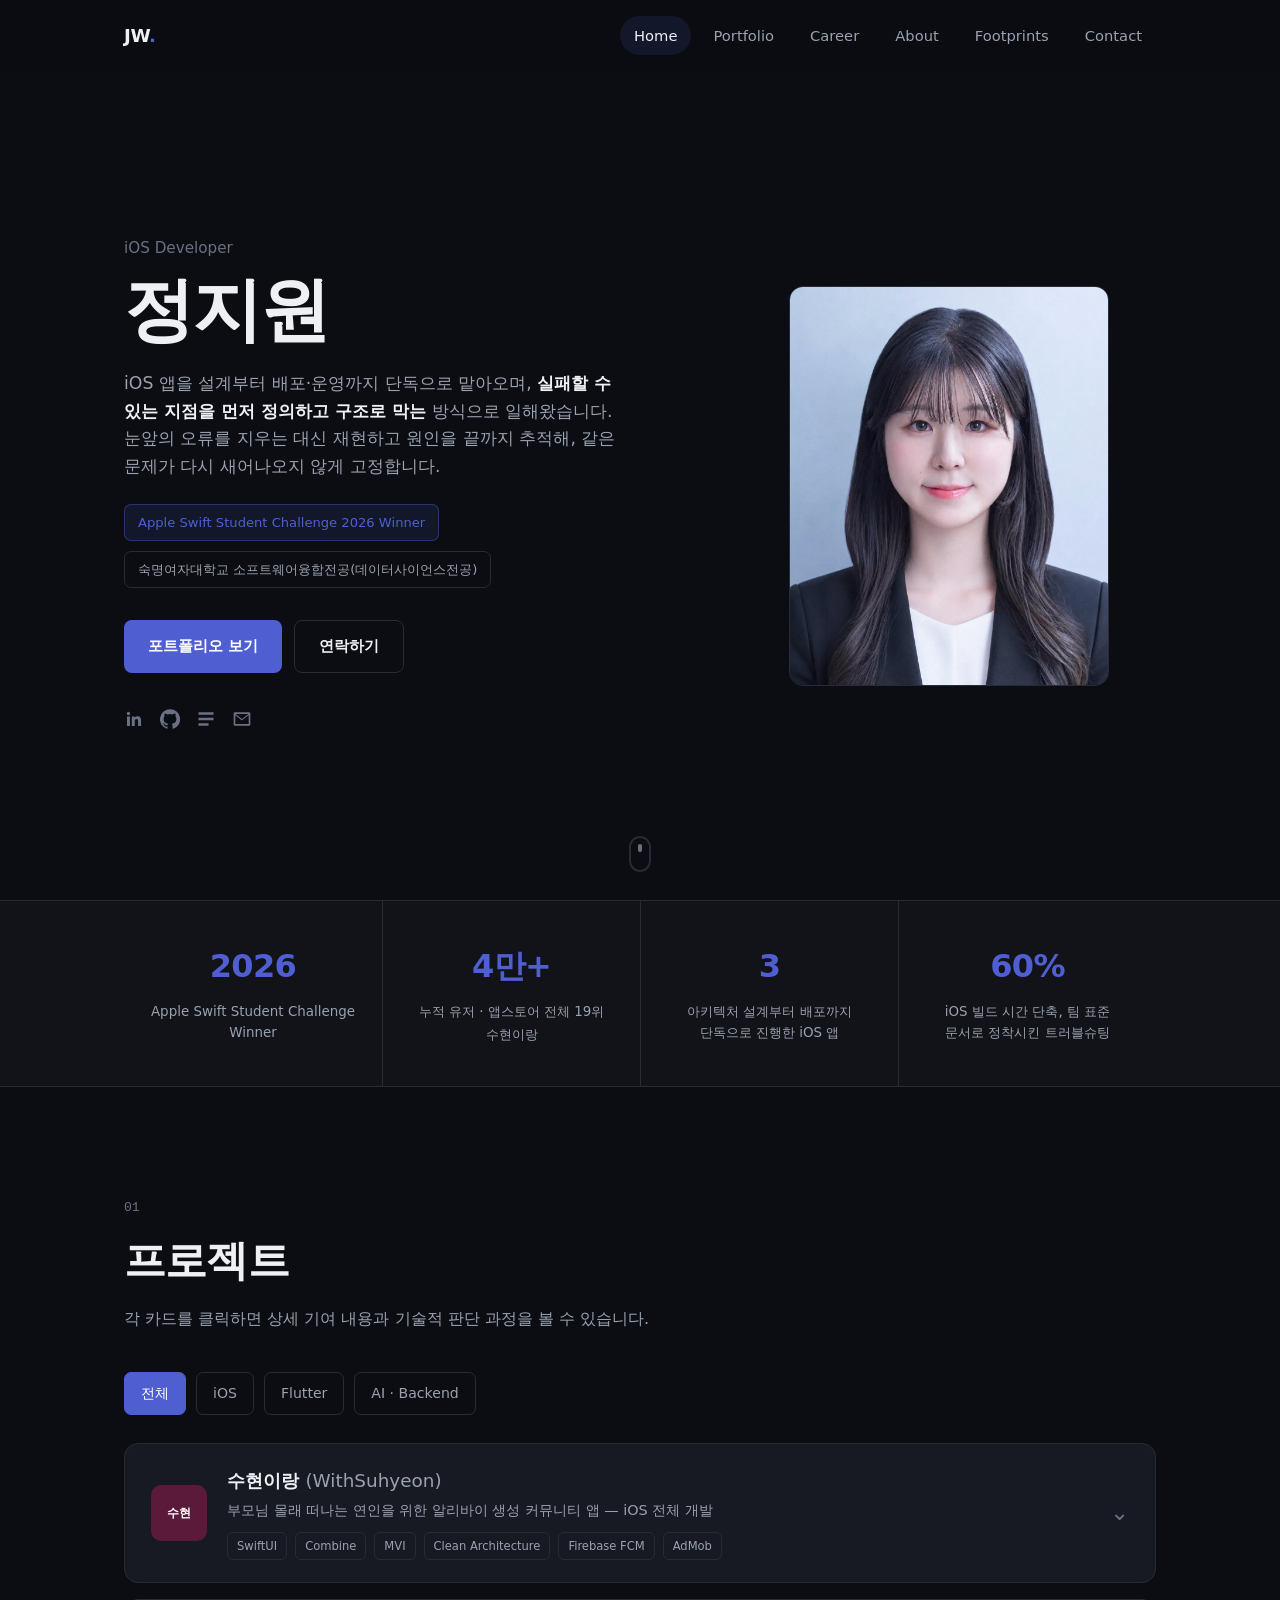
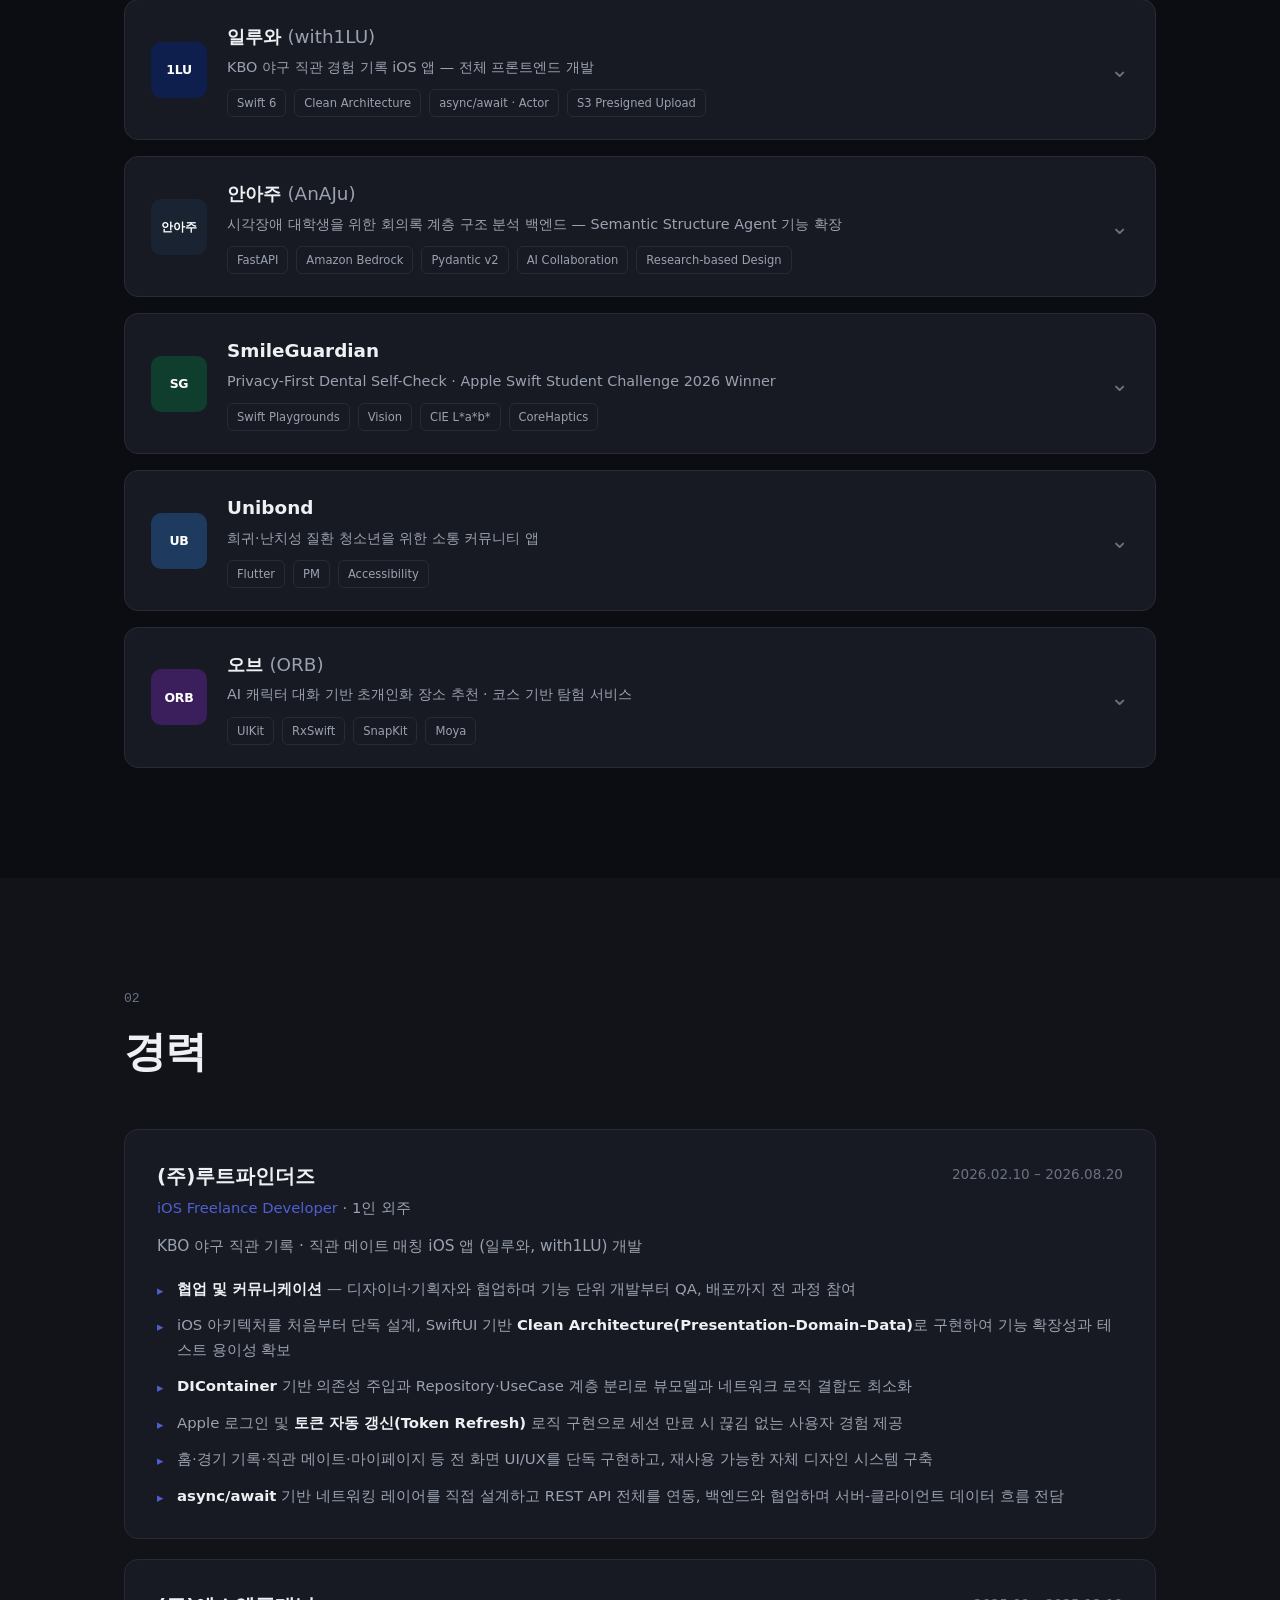
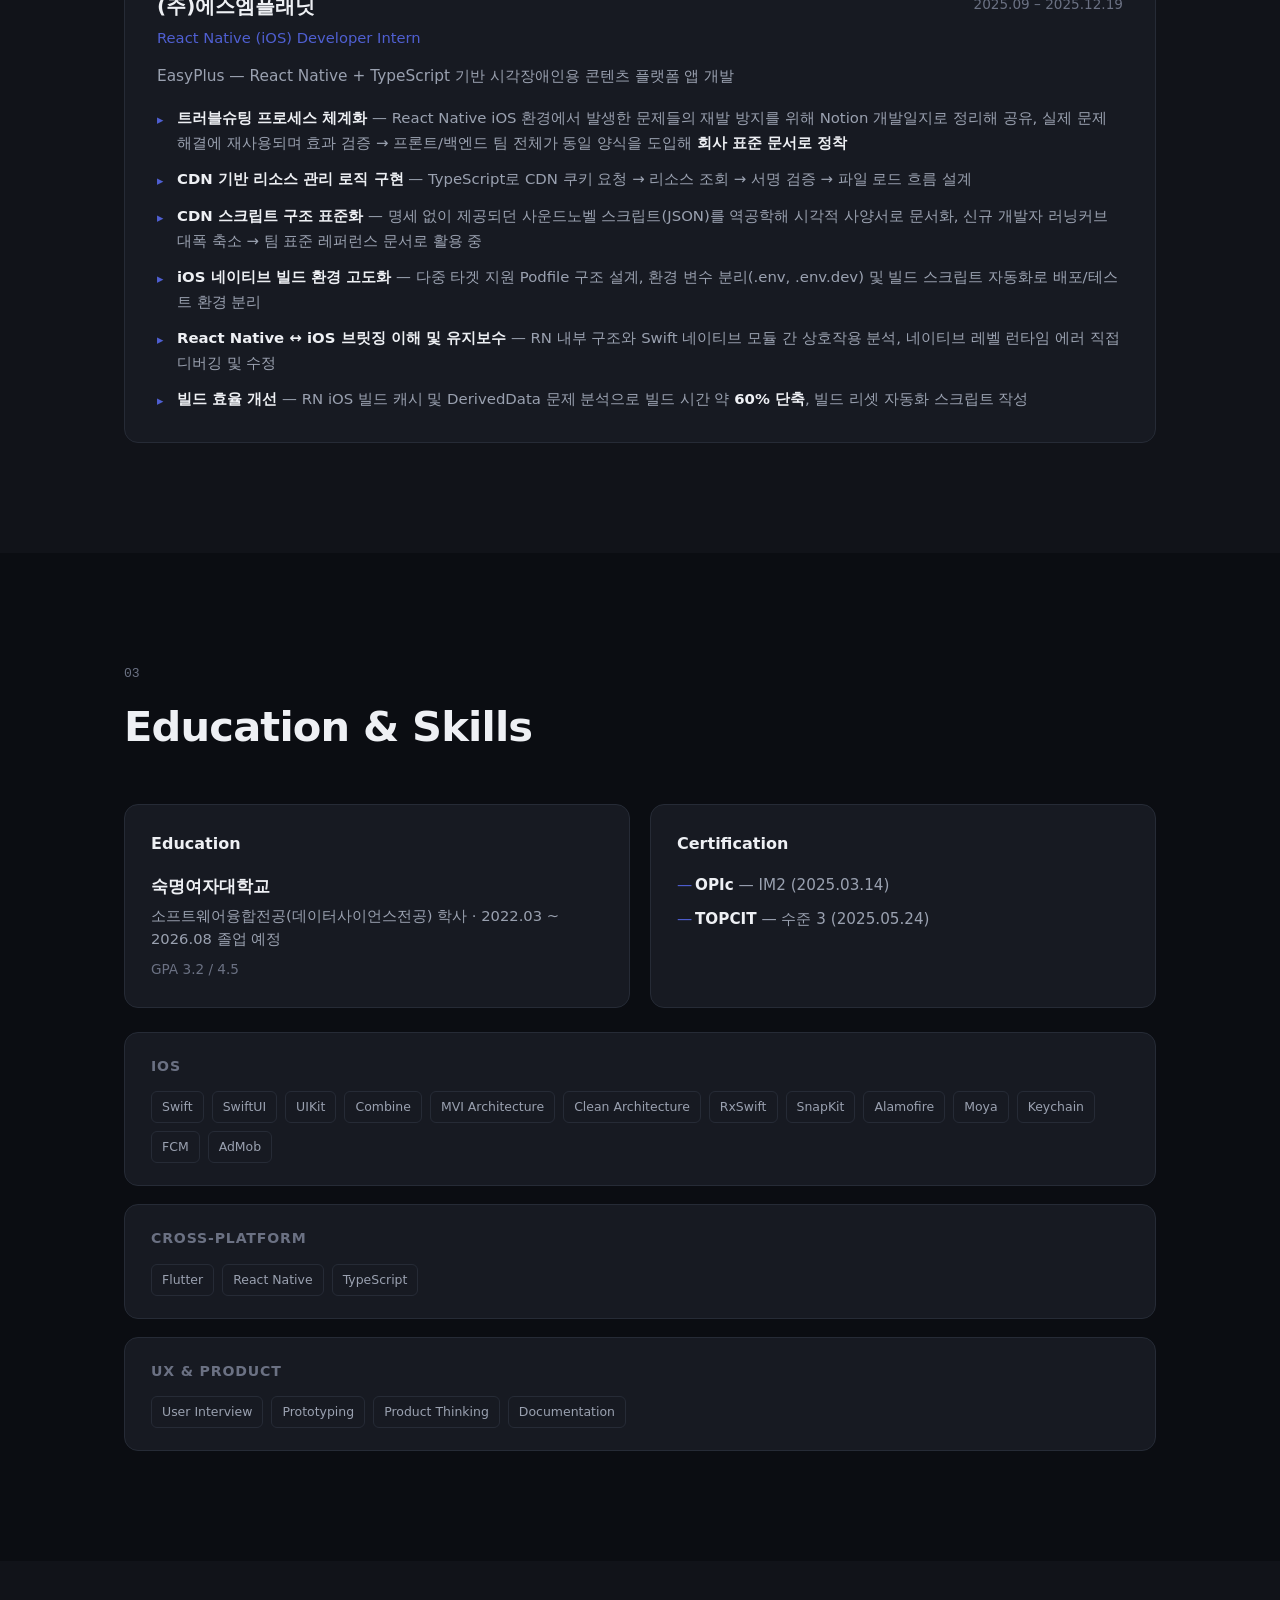
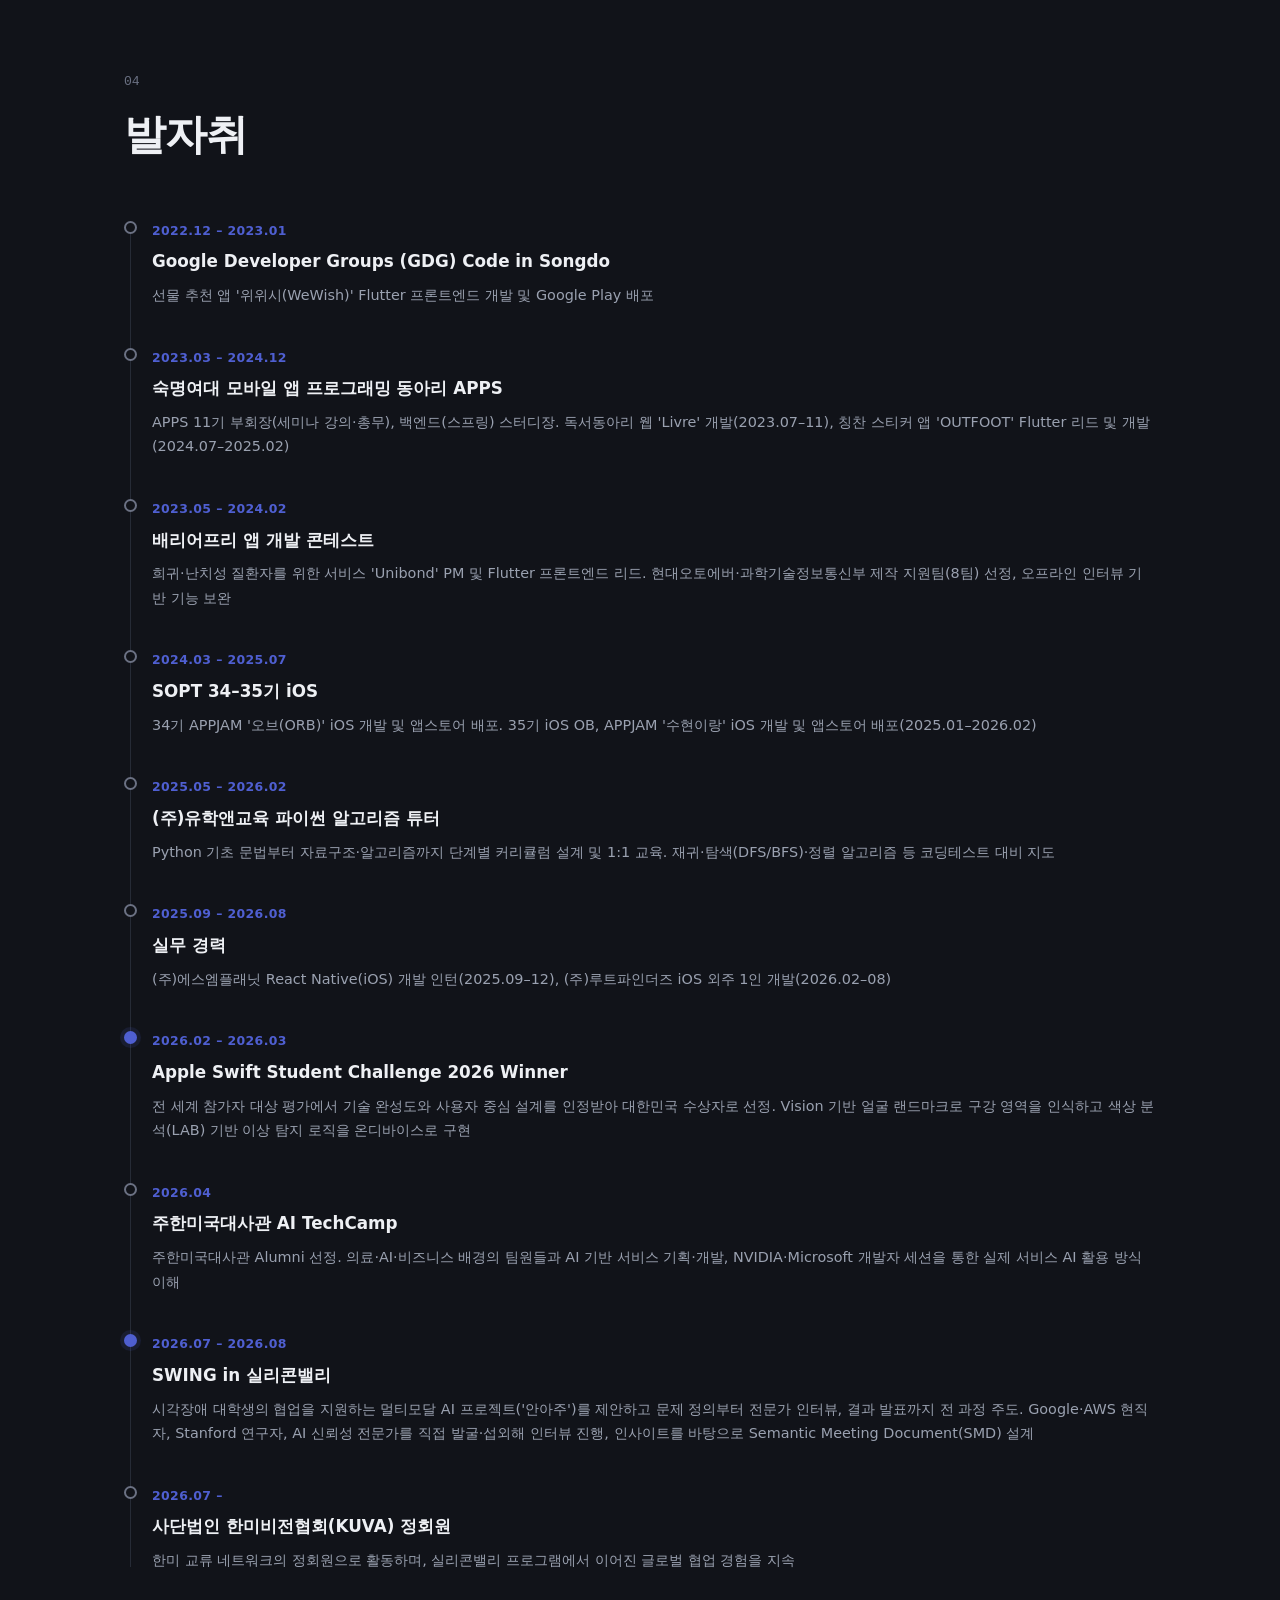
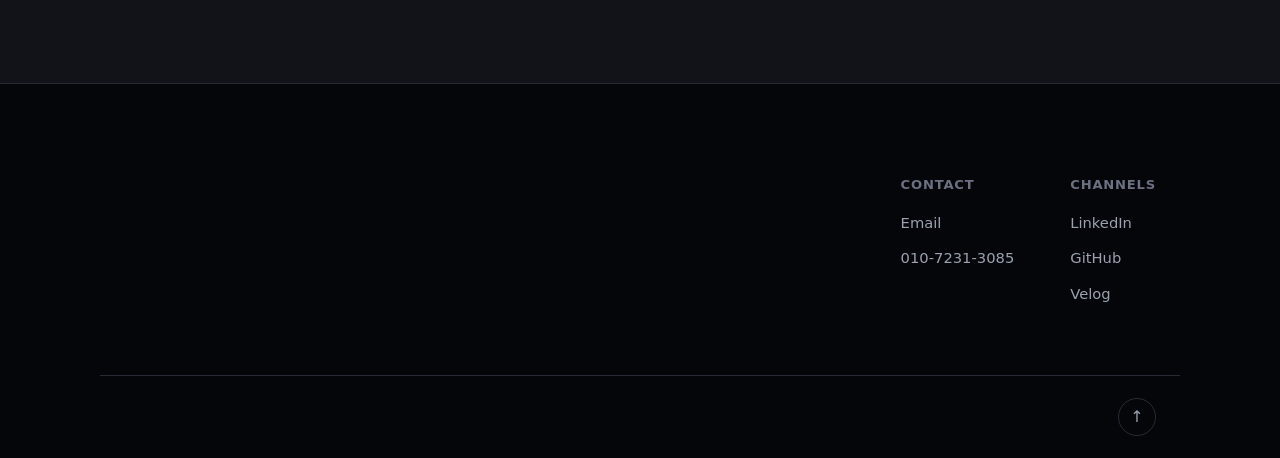
==== index.html @ 0a4c2027 "Remove email link from footer main Co-Authored-By: Claude Opus 5 <noreply@anthropic.com>" ====
<!DOCTYPE html>
<html lang="ko">
<head>
<meta charset="UTF-8" />
<meta name="viewport" content="width=device-width, initial-scale=1.0" />
<title>정지원 · iOS Developer Portfolio</title>
<meta name="description" content="실패할 수 있는 지점을 먼저 정의하고 구조로 막는 iOS 개발자, 정지원의 포트폴리오입니다." />
<link rel="preconnect" href="https://cdn.jsdelivr.net" />
<link rel="stylesheet" as="style" crossorigin href="https://cdn.jsdelivr.net/gh/orioncactus/pretendard@v1.3.9/dist/web/static/pretendard.css" />
<link rel="stylesheet" href="css/style.css" />
</head>
<body>

<!-- ================= NAV ================= -->
<header class="nav" id="nav">
  <div class="nav-inner container">
    <a href="#home" class="nav-logo">JW<span>.</span></a>

    <nav class="nav-links" id="navLinks">
      <a href="#home" class="nav-link" data-nav>Home</a>
      <a href="#portfolio" class="nav-link" data-nav>Portfolio</a>
      <a href="#career" class="nav-link" data-nav>Career</a>
      <a href="#about" class="nav-link" data-nav>About</a>
      <a href="#footprints" class="nav-link" data-nav>Footprints</a>
      <a href="#contact" class="nav-link" data-nav>Contact</a>
    </nav>

    <button class="nav-toggle" id="navToggle" aria-label="메뉴 열기" aria-expanded="false">
      <span></span><span></span><span></span>
    </button>
  </div>
</header>

<div class="mobile-menu" id="mobileMenu">
  <a href="#home" data-nav>Home</a>
  <a href="#portfolio" data-nav>Portfolio</a>
  <a href="#career" data-nav>Career</a>
  <a href="#about" data-nav>About</a>
  <a href="#footprints" data-nav>Footprints</a>
  <a href="#contact" data-nav>Contact</a>
</div>

<main>

<!-- ================= HERO ================= -->
<section id="home" class="hero">
  <div class="container hero-grid">
    <div class="hero-text reveal">
      <p class="eyebrow">iOS Developer</p>
      <h1>정지원</h1>
      <p class="hero-lead">
        iOS 앱을 설계부터 배포·운영까지 단독으로 맡아오며,
        <strong>실패할 수 있는 지점을 먼저 정의하고 구조로 막는</strong> 방식으로 일해왔습니다.
        눈앞의 오류를 지우는 대신 재현하고 원인을 끝까지 추적해, 같은 문제가 다시 새어나오지 않게 고정합니다.
      </p>

      <div class="hero-badges">
        <span class="badge badge-accent">Apple Swift Student Challenge 2026 Winner</span>
        <span class="badge">숙명여자대학교 소프트웨어융합전공(데이터사이언스전공)</span>
      </div>

      <div class="hero-actions">
        <a href="#portfolio" class="btn btn-primary">포트폴리오 보기</a>
        <a href="#contact" class="btn btn-ghost">연락하기</a>
      </div>

      <div class="hero-socials">
        <a href="https://www.linkedin.com/in/codejiwon" target="_blank" rel="noopener" aria-label="LinkedIn">
          <svg viewBox="0 0 24 24" width="20" height="20"><path fill="currentColor" d="M20.45 20.45h-3.55v-5.57c0-1.33-.02-3.03-1.85-3.03-1.85 0-2.14 1.45-2.14 2.94v5.66H9.36V9h3.41v1.56h.05c.48-.9 1.64-1.85 3.37-1.85 3.6 0 4.27 2.37 4.27 5.46v6.28zM5.34 7.43a2.06 2.06 0 1 1 0-4.12 2.06 2.06 0 0 1 0 4.12zM7.12 20.45H3.56V9h3.56v11.45z"/></svg>
        </a>
        <a href="https://github.com/codeJiwon" target="_blank" rel="noopener" aria-label="GitHub">
          <svg viewBox="0 0 24 24" width="20" height="20"><path fill="currentColor" d="M12 .3a12 12 0 0 0-3.79 23.4c.6.1.82-.26.82-.58v-2c-3.34.73-4.04-1.61-4.04-1.61-.55-1.4-1.34-1.77-1.34-1.77-1.09-.75.08-.73.08-.73 1.2.09 1.84 1.24 1.84 1.24 1.07 1.84 2.8 1.3 3.49 1 .11-.78.42-1.3.76-1.6-2.67-.3-5.47-1.34-5.47-5.93 0-1.31.47-2.38 1.24-3.22-.12-.3-.54-1.52.12-3.18 0 0 1-.32 3.3 1.23a11.5 11.5 0 0 1 6 0c2.3-1.55 3.3-1.23 3.3-1.23.66 1.66.24 2.88.12 3.18.77.84 1.24 1.91 1.24 3.22 0 4.6-2.8 5.62-5.48 5.92.43.37.81 1.1.81 2.22v3.29c0 .32.22.69.83.58A12 12 0 0 0 12 .3z"/></svg>
        </a>
        <a href="https://velog.io/@loopy0107" target="_blank" rel="noopener" aria-label="Velog">
          <svg viewBox="0 0 24 24" width="20" height="20"><path fill="currentColor" d="M3 4h18v3H3V4zm0 6.5h18v3H3v-3zM3 17h12v3H3v-3z"/></svg>
        </a>
        <a href="mailto:loopy0107@sookmyung.ac.kr" aria-label="Email">
          <svg viewBox="0 0 24 24" width="20" height="20"><path fill="currentColor" d="M2 5.5A1.5 1.5 0 0 1 3.5 4h17A1.5 1.5 0 0 1 22 5.5v13a1.5 1.5 0 0 1-1.5 1.5h-17A1.5 1.5 0 0 1 2 18.5v-13zm2.2.5 7.8 6 7.8-6H4.2zM20 7.4l-7.6 5.85a1 1 0 0 1-1.22 0L4 7.4V18h16V7.4z"/></svg>
        </a>
      </div>
    </div>

    <div class="hero-photo reveal">
      <div class="hero-photo-frame">
        <img src="images/profile.jpg" alt="정지원 프로필 사진" onerror="this.parentElement.classList.add('img-fallback')" />
        <div class="fallback-content">JW</div>
      </div>
    </div>
  </div>

  <a class="scroll-cue" href="#highlights" aria-label="아래로 스크롤">
    <span></span>
  </a>
</section>

<!-- ================= HIGHLIGHTS ================= -->
<section id="highlights" class="highlights">
  <div class="container highlights-grid">
    <div class="highlight-item reveal">
      <span class="highlight-num">2026</span>
      <p class="highlight-label">Apple Swift Student Challenge<br />Winner</p>
    </div>
    <div class="highlight-item reveal">
      <span class="highlight-num">4만+</span>
      <p class="highlight-label">누적 유저 · 앱스토어 전체 19위<br /><span class="muted">수현이랑</span></p>
    </div>
    <div class="highlight-item reveal">
      <span class="highlight-num">3</span>
      <p class="highlight-label">아키텍처 설계부터 배포까지<br />단독으로 진행한 iOS 앱</p>
    </div>
    <div class="highlight-item reveal">
      <span class="highlight-num">60%</span>
      <p class="highlight-label">iOS 빌드 시간 단축, 팀 표준<br />문서로 정착시킨 트러블슈팅</p>
    </div>
  </div>
</section>

<!-- ================= PORTFOLIO ================= -->
<section id="portfolio" class="section">
  <div class="container">
    <p class="section-eyebrow reveal">01</p>
    <h2 class="section-title reveal">프로젝트</h2>
    <p class="section-lead reveal">각 카드를 클릭하면 상세 기여 내용과 기술적 판단 과정을 볼 수 있습니다.</p>

    <div class="filter-bar reveal" id="filterBar">
      <button class="filter-btn active" data-filter="all">전체</button>
      <button class="filter-btn" data-filter="ios">iOS</button>
      <button class="filter-btn" data-filter="flutter">Flutter</button>
      <button class="filter-btn" data-filter="ai">AI · Backend</button>
    </div>

    <div class="project-grid" id="projectGrid">

      <!-- ===== 수현이랑 ===== -->
      <article class="project-card reveal" data-tags="ios">
        <button class="project-summary" aria-expanded="false">
          <div class="project-logo" style="--logo-from:#5b1a3a; --logo-to:#c81f6e;">
            <img src="images/projects/withsuhyeon-logo.png" alt="수현이랑 로고" onerror="this.parentElement.classList.add('img-fallback')" />
            <span class="fallback-content">수현</span>
          </div>
          <div class="project-summary-text">
            <h3>수현이랑 <span class="muted">(WithSuhyeon)</span></h3>
            <p>부모님 몰래 떠나는 연인을 위한 알리바이 생성 커뮤니티 앱 — iOS 전체 개발</p>
            <div class="tag-list small">
              <span class="tag">SwiftUI</span><span class="tag">Combine</span><span class="tag">MVI</span>
              <span class="tag">Clean Architecture</span><span class="tag">Firebase FCM</span><span class="tag">AdMob</span>
            </div>
          </div>
          <span class="chevron" aria-hidden="true">⌄</span>
        </button>

        <div class="project-detail">
        <div class="project-detail-inner">
          <div class="stat-grid">
            <div class="stat"><span class="stat-num">4만+</span><span class="stat-label">누적 유저</span></div>
            <div class="stat"><span class="stat-num">#19</span><span class="stat-label">앱스토어 전체</span></div>
            <div class="stat"><span class="stat-num">#3</span><span class="stat-label">라이프스타일</span></div>
            <div class="stat"><span class="stat-num">4,121</span><span class="stat-label">Instagram 팔로워</span></div>
          </div>

          <p class="project-meta">역할: iOS 개발 (단독) · 기간: 2025.01 – 2025.08 · 배포: App Store 정식 출시</p>

          <p>배포 2개월 만에 앱스토어 전체 인기 차트 19위, 라이프스타일 부문 3위를 기록했고, 섹슈얼 웰니스 브랜드 <strong>체레미마카(CHEREMI MAKA)</strong>와 협업했으며 디스콰이엇 주간 프로덕트 리더보드 2위에 선정됐습니다.</p>

          <h4>아키텍처 설계 — MVI 단방향 데이터 흐름</h4>
          <p>갤러리 화면 하나에도 스크롤 오프셋·카테고리·필터·페이지네이션 상태가 동시에 변화합니다. MVVM의 분산된 상태 변화 진입점 문제를 직접 프로토타이핑으로 검증한 뒤, State / Intent / SideEffect를 분리한 Feature 클래스 구조를 15개 이상 화면에 일관 적용했습니다.</p>
          <pre class="code-block"><code>class GalleryFeature: Feature {
    struct State {
        var galleryItems: [GalleryPost] = []
        var filterSelection: GalleryFilterSelection?
        var isAtTop: Bool = true
    }
    enum Intent {
        case enterScreen(isInitialized: Bool)
        case tapFilter, applyFilter(GalleryFilterSelection)
        case showLastItem, refresh, scrollChanged(CGFloat)
    }
    func handleIntent(_ intent: Intent) {
        // 유일한 상태 변화 진입점 → 버그 재현 경로가 단일화됨
    }
}</code></pre>

          <h4>자체 설계 DI Container &amp; 다계층 Network Client</h4>
          <p>서드파티 DI 프레임워크 대신 Swift Property Wrapper 기반의 경량 DI Container를 직접 설계해 Feature 클래스가 구체 구현체를 직접 import하지 않도록 했습니다. 인증 필요 API·비인증 API·멀티파트 업로드·Void 응답을 전용 메서드로 분리해, 서버에 <code>result: null</code> 응답이 추가됐을 때도 <code>requestVoid()</code> 메서드 추가만으로 기존 코드 수정 없이 대응했습니다.</p>

          <h4>AI와 설계안을 검토해 구축한 타입 안전 Analytics 체계</h4>
          <p>Amplitude 이벤트 구조 설계 시 AI와 반복 대화하며 체계를 정교화했습니다. "어떤 지역 요청이 채팅까지 이어지는지 추적할 수 있는가?"라는 AI의 질문을 계기로 단순 클릭 카운트가 아닌 7단계 행동 퍼널 전체를 추적하는 구조가 필요하다는 판단을 도출했고, 최종 이벤트 분류 체계와 강타입 프로퍼티 구조는 직접 확정했습니다.</p>
          <ul class="plain-list">
            <li><strong>도메인별 enum 이벤트 분류</strong> — 이벤트명 오타를 컴파일 타임에 차단</li>
            <li><strong>강타입 프로퍼티 구조체</strong> — 키 오타로 인한 데이터 누락 방지</li>
            <li><strong>유저 프로퍼티 기반 코호트 분석</strong> — 업로드·다운로드·채팅 카운터로 재방문 상관관계 분석 기반 마련</li>
          </ul>

          <h4>핵심 기능 구현 — 완성도와 엣지 케이스</h4>
          <ul class="plain-list">
            <li><strong>적응형 이미지 압축</strong> — 목표 크기에 도달할 때까지만 품질을 낮추는 알고리즘 직접 설계, 원본이 작을수록 더 좋은 화질 유지</li>
            <li><strong>FCM 토큰 중복 전송 방지</strong> — Keychain(최신 토큰)과 UserDefaults(마지막 전송 토큰)를 분리 저장해 실제 변경 시에만 서버 전송</li>
            <li><strong>Sticky Header 상태 머신</strong> — initialOffset / currentOffset / previousOffset 3-offset 비교로 스크롤 방향을 안정적으로 판단</li>
            <li><strong>업로드 폼 엣지 케이스</strong> — 중복 업로드·중복 화면 이탈 방지 플래그, 실시간 유효성 검사, 필드별 독립 에러 메시지</li>
          </ul>

          <h4>광고 수익화 · Design System · 운영</h4>
          <p>Google Mobile Ads 초기화 전 GDPR 동의 흐름을 처리하는 <code>AdBootstrapper</code>를 설계해, 동의 폼 로드 실패 시에도 UX가 중단되지 않도록 했습니다. 광고 노출은 사진 다운로드·수현 요청 업로드 완료 직후로 배치해 사용자의 핵심 행동 완료 이후에만 표시되도록 설계했습니다. 30개 이상의 재사용 공통 컴포넌트로 구성된 디자인 시스템을 구축했고, App Store 1.3.x → 1.5.0 다수 릴리즈와 TestFlight 운영, 사용자 리뷰 기반 QA·핫픽스 배포 경험을 보유하고 있습니다.</p>

          <div class="project-links">
            <a href="https://apps.apple.com/kr/app/%EC%88%98%ED%98%84%EC%9D%B4%EB%9E%91/id6740886523" target="_blank" rel="noopener">App Store ↗</a>
            <a href="https://play.google.com/store/apps/details?id=com.sopt.withsuhyeon" target="_blank" rel="noopener">Play Store ↗</a>
            <a href="https://www.vegannews.co.kr/news/article.html?no=33581" target="_blank" rel="noopener">협업 기사 ↗</a>
          </div>
        </div>
        </div>
      </article>

      <!-- ===== 일루와 ===== -->
      <article class="project-card reveal" data-tags="ios">
        <button class="project-summary" aria-expanded="false">
          <div class="project-logo" style="--logo-from:#0f1f4d; --logo-to:#3d5af1;">
            <img src="images/projects/with1lu-logo.png" alt="일루와 로고" onerror="this.parentElement.classList.add('img-fallback')" />
            <span class="fallback-content">1LU</span>
          </div>
          <div class="project-summary-text">
            <h3>일루와 <span class="muted">(with1LU)</span></h3>
            <p>KBO 야구 직관 경험 기록 iOS 앱 — 전체 프론트엔드 개발</p>
            <div class="tag-list small">
              <span class="tag">Swift 6</span><span class="tag">Clean Architecture</span>
              <span class="tag">async/await · Actor</span><span class="tag">S3 Presigned Upload</span>
            </div>
          </div>
          <span class="chevron" aria-hidden="true">⌄</span>
        </button>

        <div class="project-detail">
        <div class="project-detail-inner">
          <p class="project-quote">"기능을 만들었다"가 아니라 "실패 가능한 지점을 구조적으로 제거했다"는 관점으로 설계한 프로젝트.</p>
          <p class="project-meta">역할: iOS 프론트엔드 단독 개발 · 기간: 2026.03 – 2026.08 · 백엔드 팀과 GitHub Flow PR 협업</p>

          <h4>인증 흐름 진단 — 갱신 코드는 있는데 로그인이 풀리는 문제</h4>
          <p>RefreshToken 발급 API의 DTO·Endpoint·Repository·UseCase가 이미 전부 구현되어 있었는데도, 일부 화면에서 401을 받으면 곧장 "로그인 정보가 만료되었습니다"가 떴습니다. 추적해보니 <code>RefreshTokenUseCase</code>는 DIContainer에 "등록"만 되어 있을 뿐 어떤 ViewModel에도 실제로 주입되지 않은 죽은 코드였고, APIClient는 401을 받으면 갱신을 시도하지 않고 그대로 <code>NetworkError.unauthorized</code>를 던지기만 했습니다. 부품은 다 있었지만 그 부품들을 잇는 흐름이 빠져 있었던 것입니다.</p>

          <h4>동시 401 요청의 토큰 중복 갱신 제거</h4>
          <p>홈 진입 시 프로필·경기 정보 API가 동시에 401을 받으면 토큰 갱신이 두 번 호출되고, 두 번째 갱신은 이미 무효화된 refresh token으로 요청되어 로그아웃되는 문제를 발견했습니다. Swift <strong>actor</strong>의 격리 모델을 활용한 single-flight 패턴으로, 진행 중인 갱신 Task가 있으면 그 결과를 공유하도록 설계해 동시 N개 요청에도 refresh API가 정확히 1회만 호출되도록 보장했습니다.</p>
          <pre class="code-block"><code>actor TokenRefreshCoordinator {
    private var refreshTask: Task&lt;Void, Error&gt;?

    func refresh(_ operation: @escaping () async throws -> Void) async throws {
        if let refreshTask {
            try await refreshTask.value   // 이미 진행 중이면 결과 공유
            return
        }
        let task = Task { try await operation() }
        refreshTask = task
        defer { refreshTask = nil }       // 성공/실패 모두 정리
        try await task.value
    }
}</code></pre>
          <p class="limitation">알려진 한계 — Actor 격리는 런타임 내에서 구조적으로 보장되지만, 동시 요청에 대한 자동화 통합 테스트는 아직 작성되지 않았습니다. 프록시 툴을 이용한 수동 테스트로 검증했습니다.</p>

          <p>갱신 로직 자체가 무한 루프에 빠질 위험도 있었습니다 — refresh 요청(<code>POST /auth/refresh-token</code>)도 결국 네트워크 요청이라, 이 요청 자체가 401을 받으면 다시 refresh를 시도할 수 있기 때문입니다. Endpoint에 <code>requiresAuthentication</code> 플래그(기본값 true)를 추가해 로그인·토큰갱신 엔드포인트는 401 재시도 대상에서 제외시켜 구조적으로 차단했습니다. 또한 Core 계층인 APIClient가 실제 갱신을 수행하는 Data 계층의 AuthRepository를 직접 참조하면 의존성 방향이 역전되므로, Core에는 <code>TokenRefreshing</code> 프로토콜만 두고 Data가 <code>AuthTokenRefresher</code>로 구현한 뒤 DIContainer가 주입 지점에서 연결하도록 분리했습니다.</p>

          <h4>공유되지 않은 APIClient 인스턴스 — 재발한 로그아웃 버그</h4>
          <p>위 로직을 다 붙인 뒤에도 일부 화면에서는 여전히 즉시 로그아웃되는 문제가 재발했습니다. 원인은 여러 Repository가 초기화 파라미터 기본값으로 <code>= DefaultAPIClient()</code>를 각자 새로 생성하고 있었다는 것 — DIContainer가 <code>tokenRefresher</code>를 주입해둔 공유 인스턴스가 아니라, <code>tokenRefresher</code>가 <code>nil</code>인 별도 인스턴스를 쓰고 있었습니다. DIContainer의 <code>apiClient</code>를 공유 가능하도록 노출하고, Avatar·Home·Game·Stadium·Mate·User·GameLog·Team·Upload 등 9개 Repository의 기본값을 전부 <code>DIContainer.shared.apiClient</code>로 통일했습니다. 코드 전체를 검색해 <code>DefaultAPIClient()</code> 직접 생성이 0건임을 확인한 뒤, 새 Repository를 추가할 때 지켜야 할 규칙으로 문서화했습니다.</p>

          <h4>Keychain 전환 · 세션 만료 자동 복구</h4>
          <p>초기에는 UserDefaults에 토큰을 평문 저장했으나, 기기 백업 노출 가능성과 앱스토어 심사 기준을 고려해 외부 라이브러리 없이 Security 프레임워크를 직접 래핑해 Keychain으로 전환했습니다. <code>kSecAttrAccessibleAfterFirstUnlock</code>을 적용해 백그라운드 토큰 갱신을 지원하면서도 앱 삭제 시 항목이 자동 제거되도록 했고, <code>sessionDidExpire</code> 알림으로 네트워킹 레이어와 UI 레이어를 완전히 분리했습니다. 구독 측에서는 Combine 대신 <code>for await _ in NotificationCenter.default.notifications(named:)</code>로 알림을 소비해, 프로젝트 전반의 async/await 스타일과 일관성을 유지했습니다.</p>

          <h4>커스텀 APIClient — 팀 추가 비용을 낮추는 인프라</h4>
          <p>Moya 대신 URLSession 기반 커스텀 APIClient를 직접 구축했습니다. Endpoint 구조체 하나만 작성하면 인증 헤더 부착·401 갱신 재시도·에러 분류가 자동으로 처리되어, 11개 API 그룹이 동일한 패턴으로 추가됐고 인증 누락·재시도 빠짐 같은 반복 실수가 구조적으로 발생하지 않았습니다.</p>

          <h4>서버 불안정 상태코드를 도메인 enum으로 흡수</h4>
          <p>문서화 없이 LIVE / PROGRESS / ING / END / FINISH / FINAL 등이 혼재하는 <code>gameStateCode</code>를 <code>contains</code> 기반 우선순위 매핑으로 도메인 <code>GameState</code> enum에 흡수시켜, 뷰 레이어에는 문자열 분기 로직이 전혀 없도록 설계했습니다. (오분류 가능성이 있는 한계도 포트폴리오에 명시)</p>

          <h4>팀 로고·팀명 데이터 소스 불일치 — 같은 원칙의 재발견</h4>
          <p>온보딩 구단 선택과 마이페이지 구단 변경 화면에서 로고는 맞는데 구단명 텍스트만 다르게 표시되는 문제가 있었습니다 — 로고는 <code>team.id → KBOTeam</code> 매핑으로 계산하면서, 이름은 서버가 내려주는 <code>team.name</code>을 그대로 쓰고 있었기 때문입니다. 서버의 팀 이름 배열 순서가 클라이언트 로고 순서와 어긋나 있어, 한 화면 안에 두 개의 서로 다른 데이터 기준이 섞여 있었던 것입니다. 이름도 <code>team.name</code> 대신 <code>KBOTeam.rawValue</code>로 통일하고 두 화면이 같은 <code>TeamLogoCell</code>을 공유하도록 정리해, 위 <code>gameStateCode</code> 사례와 동일한 원칙 — 여러 데이터 소스를 하나의 domain entity 기준으로 통일한다 — 을 다시 적용했습니다.</p>

          <h4>아바타 레이어 합성 · S3 Presigned Upload</h4>
          <p>6개 슬롯(BODY/BOTTOM/TOP/HEAD/FACE/ACCESSORY)을 레이어 순서 타입으로 명시해 합성 버그를 컴파일 타임에 방지했고, 렌더 → 전신 업로드 → 얼굴 크롭 업로드 → 서버 반영의 순차 파이프라인을 구현했습니다. 부분 실패 시 S3 고아 객체가 남는 한계도 인지하고 문서화했습니다.</p>

          <h4>갤러리 업로드 썸네일 미표시 — S3 object key 판별</h4>
          <p>직관 로그에 갤러리 사진을 올려 저장해도 카드 목록의 썸네일이 표시되지 않았습니다. 서버 응답을 확인해보니 <code>thumbnailUrl</code>에는 실제 URL이 아니라 <code>game-log-photo/a8c4e568-....jpg</code> 같은 S3 object key가 내려오고 있었는데, 기존 <code>ServerImageURLResolver</code>는 절대 URL이 아닌 값이면 무조건 API base URL을 붙이도록 되어 있어 존재하지 않는 <code>https://dev.with1lu.site/game-log-photo/...</code> 주소로 변환하고 있었습니다. object key 패턴(<code>game-log-photo/</code>, <code>avatar/</code>, <code>icon/</code>)을 감지해 S3 bucket URL로, 그 외 값은 기존처럼 API base URL로 분기하는 로직을 추가했습니다.</p>
          <pre class="code-block"><code>enum ServerImageURLResolver {
    private static let s3BaseURL = URL(string: "https://with1lu-dev-bucket.s3.ap-northeast-2.amazonaws.com")!

    static func url(from value: String?) -> URL? {
        guard let trimmedValue = value?.trimmingCharacters(in: .whitespacesAndNewlines),
              !trimmedValue.isEmpty else { return nil }

        if let absoluteURL = URL(string: trimmedValue), absoluteURL.scheme != nil {
            return absoluteURL   // 이미 절대 URL이면 그대로 사용
        }

        let path = trimmedValue.hasPrefix("/") ? String(trimmedValue.dropFirst()) : trimmedValue

        if path.hasPrefix("game-log-photo/") || path.hasPrefix("avatar/") || path.hasPrefix("icon/") {
            return s3BaseURL.appendingPathComponent(path)   // S3 object key
        }
        return APIEnvironment.baseURL.appendingPathComponent(path)   // 그 외 상대 경로
    }
}</code></pre>
          <p>업로드 성공만으로는 기능이 완성되지 않는다는 것도 함께 확인했습니다 — 서버가 저장·반환하는 값이 절대 URL인지 object key인지에 따라 클라이언트의 URL 해석 규칙이 달라지므로, 이미지 URL 처리는 공통 resolver 하나로 모으고 S3 key와 API 상대 경로를 명확히 구분하는 것이 핵심이었습니다.</p>

          <h4>완성도 있는 엣지 케이스 처리</h4>
          <ul class="plain-list">
            <li><strong>Apple 재가입 온보딩 분기</strong> — 탈퇴 후 같은 Apple 계정으로 재가입할 때, 클라이언트의 로컬 차단 상태와 서버의 "신규 가입 가능" 상태가 충돌해 온보딩이 중간에 끊기던 문제를 서버 <code>isNewUser</code>/로컬 <code>needsRegistration</code> 기준으로 재정리</li>
            <li><strong>갤러리 업로드 Content-Type 불일치</strong> — HEIC로 읽힌 원본을 무조건 <code>image/jpeg</code>로 업로드해 디코딩에 실패하던 문제를 업로드 전 JPEG 데이터로 정규화해 해결</li>
            <li><strong>저장 버튼 레이스 컨디션</strong> — 사진 업로드가 끝나기 전에 저장 버튼을 눌러 <code>photoKeys</code>가 빈 배열로 전송되는 경우를 막기 위해, 업로드 중 저장 버튼을 비활성화하고 저장 시점에 key가 없으면 재업로드 후 진행하도록 보강</li>
            <li><strong>아바타 용도별 이미지 분리</strong> — 마이페이지(전체 아바타)와 직관 로그 카드(85×85 얼굴 중심)가 같은 이미지 URL을 서로 다른 용도로 쓰면서 생긴 불일치를 <code>faceImageUrl</code> 우선·<code>avatarImageUrl</code> fallback 구조로 정리</li>
          </ul>

          <div class="project-links">
            <span class="chip">GitHub Flow 팀 프로젝트 (비공개 레포)</span>
          </div>
        </div>
        </div>
      </article>

      <!-- ===== 안아주 ===== -->
      <article class="project-card reveal" data-tags="ai">
        <button class="project-summary" aria-expanded="false">
          <div class="project-logo" style="--logo-from:#1a2332; --logo-to:#4a5568;">
            <img src="images/projects/anaju-logo.png" alt="안아주 로고" onerror="this.parentElement.classList.add('img-fallback')" />
            <span class="fallback-content">안아주</span>
          </div>
          <div class="project-summary-text">
            <h3>안아주 <span class="muted">(AnAJu)</span></h3>
            <p>시각장애 대학생을 위한 회의록 계층 구조 분석 백엔드 — Semantic Structure Agent 기능 확장</p>
            <div class="tag-list small">
              <span class="tag">FastAPI</span><span class="tag">Amazon Bedrock</span>
              <span class="tag">Pydantic v2</span><span class="tag">AI Collaboration</span><span class="tag">Research-based Design</span>
            </div>
          </div>
          <span class="chevron" aria-hidden="true">⌄</span>
        </button>

        <div class="project-detail">
        <div class="project-detail-inner">
          <p class="project-quote">이 기록이 다루는 범위는 백엔드 전체가 아니라, H1–H2–H3 계층 완성도·hallucination 방어·모델 평가라는 특정 확장 구간을 스펙·검증 기준·품질 게이트로 설계한 과정입니다.</p>
          <p>교내 AI 에이전트 경진대회 우승 후 <strong>2026 SWING in Silicon Valley</strong> 프로그램에 선발되어, 국내 사전 인터뷰 3회(서울대 이교구 교수·임순범 명예교수 등)와 실리콘밸리 현지 인터뷰 4회(Google·AWS·Stanford·PaperMoon AI) <strong>총 7명의 전문가 검증</strong>을 거쳐 설계 원칙을 확정했습니다. "AI"는 Claude Code(코딩 에이전트)를 의미하며, 본인의 역할은 요구사항·제약조건 명세, 결과물 승인/반려, 검증 기준 설정이었습니다.</p>

          <div class="stat-grid">
            <div class="stat"><span class="stat-num">5/5</span><span class="stat-label">ground-truth 회의 구조 검증</span></div>
            <div class="stat"><span class="stat-num">3/3</span><span class="stat-label">deadline 해석 규칙 재현성</span></div>
            <div class="stat"><span class="stat-num">3→12</span><span class="stat-label">회귀 테스트 수</span></div>
            <div class="stat"><span class="stat-num">4→0</span><span class="stat-label">규칙 위반 (모델 교체 후)</span></div>
          </div>

          <h4>선행연구를 기능 요구사항과 검증 로직으로 번역</h4>
          <p>시각장애인의 생성형 AI 사용, 스크린리더 탐색, 점자·촉각 인터페이스를 다룬 국내외 선행연구 12편을 검토했습니다. 논문을 배경 설명으로만 인용하지 않고, 직접 연결되는 네 가지 축을 제품 요구사항과 서버 검증 기준으로 전환했습니다. (12편 전부를 구현했다는 주장이 아니라, 실제 스키마·프롬프트·후처리로 추적 가능한 연구만 아래에 제시합니다.)</p>

          <div class="research-item">
            <h5>AI 오류를 사용자가 검증하고 이의를 제기할 수 있어야 한다</h5>
            <p><em>Misfitting With AI</em> — 시각장애인이 복잡한 문서·언어·문화적 맥락에서 발생한 AI 오류를 어떻게 검증하고 반박하는지 분석한 연구</p>
            <p class="apply">적용 · 결과 항목마다 STT segment 근거 연결 · 원문/화자/timestamp 역추적 · 입력에 없는 evidence ID 제거</p>
            <a href="https://dl.acm.org/doi/10.1145/3663548.3675659" target="_blank" rel="noopener">dl.acm.org/doi/10.1145/3663548.3675659</a>
          </div>

          <div class="research-item">
            <h5>생성형 AI의 부정확성과 환각을 전제로 설계해야 한다</h5>
            <p><em>How Blind People Use and Understand Generative AI Tools</em> — 시각장애 사용자가 GenAI의 접근성 문제, 부정확성, 환각을 이해하고 대응하는 방식을 다룬 연구</p>
            <p class="apply">적용 · 담당자/마감일 추측 금지 · 확정/논의 중/확인 필요 분리 · Pydantic 검증과 서버 정규화</p>
            <a href="https://dl.acm.org/doi/10.1145/3663548.3675631" target="_blank" rel="noopener">dl.acm.org/doi/10.1145/3663548.3675631</a>
          </div>

          <div class="research-item">
            <h5>선형 읽기보다 구조를 건너뛸 수 있는 탐색 경로가 필요하다</h5>
            <p>스크린리더 사용자는 페이지를 순차적으로 탐색하기 때문에, Heading과 내부 이동 수단이 문서 구조 파악에 중요한 역할을 한다는 연구</p>
            <p class="apply">적용 · 회의 의미를 H1 &gt; H2 &gt; H3로 구조화 · VoiceOver Heading 탐색 · level을 tree depth로 강제 재계산</p>
            <a href="https://dl.acm.org/doi/10.1145/3649223" target="_blank" rel="noopener">dl.acm.org/doi/10.1145/3649223</a>
          </div>

          <div class="research-item">
            <h5>선택-확인-질문-검증이 이어지는 상호작용을 설계한다</h5>
            <p><em>Conversational Tactile Data Interfaces</em>(2026) — 촉각 디스플레이와 대화형 AI를 함께 사용하며 select-confirm-ask-verify 흐름을 제안한 연구</p>
            <p class="apply">적용 · STT 사용자 검토 &gt; 구조 분석 &gt; 항목 탐색 &gt; 자유 질문 &gt; 원문 근거 확인의 단계적 사용자 흐름</p>
            <a href="https://arxiv.org/abs/2607.14588" target="_blank" rel="noopener">arxiv.org/abs/2607.14588</a>
          </div>

          <h4>현장 전문가 검증으로 보완한 설계 원칙</h4>
          <div class="principle-grid">
            <div class="principle">
              <span class="org">GOOGLE</span>
              <h5>Zero Trust</h5>
              <p>AI 출력도 별도 Evaluation Layer에서 재검증</p>
            </div>
            <div class="principle">
              <span class="org">PAPERMOON AI</span>
              <h5>Risk-aware UX</h5>
              <p>오류 위험도를 나누고 confidence와 원문을 함께 제공</p>
            </div>
            <div class="principle">
              <span class="org">AWS</span>
              <h5>Reliability</h5>
              <p>실패 지점·재시도·데이터 드롭을 관찰 가능한 구조로 설계</p>
            </div>
            <div class="principle">
              <span class="org">STANFORD</span>
              <h5>Trade-off</h5>
              <p>모든 기능보다 핵심 정보 전달에 집중하는 선택과 집중</p>
            </div>
          </div>

          <h4>CASE 1 — 재사용 vs 재구현, AI에게 "하지 말아야 할 것"부터 정의</h4>
          <p>기존 Bedrock 호출·QA·evidence 로직을 깨뜨리지 않으면서 새 계층 구조 기능을 얹어야 했습니다. "LLM 출력은 신뢰하지 않는다"는 원칙 아래, level은 트리 depth로 서버가 강제 재계산하고 H3(level 3) 아래 children은 존재할 수 없도록 방어 로직을 요구했습니다. 이는 실리콘밸리 현지 인터뷰에서 Google Isaac Bentley가 제시한 Zero Trust 원칙을 아키텍처에 반영한 것입니다.</p>
          <pre class="code-block"><code>@model_validator(mode="after")
def _level3_has_no_children(self):
    if self.level == 3 and self.children:
        raise ValueError("level 3 TopicNode는 children을 가질 수 없습니다.")
    return self</code></pre>

          <h4>CASE 2 — 스키마 통과 ≠ 프로덕션 정상</h4>
          <p>단위 테스트 통과만으로 "완료"라 보지 않고 실제 AWS Bedrock 엔드포인트를 호출해 검증했습니다. 리전 설정 오류를 발견해 수정한 뒤, 팀의 실제 ground-truth 데이터셋으로 재검증하자 존재하지 않는 연도를 지어내는 hallucination을 발견했습니다. 프롬프트 규칙만으로는 재현율 50%에 그쳐, 날짜 계산을 LLM 책임에서 빼내 서버가 결정적으로 계산하도록 전환한 뒤 3회 반복 모두 동일한 결과를 얻었습니다.</p>

          <h4>CASE 3 — 모델 세대교체 재검증</h4>
          <p>경량 모델(Nova Lite)이 반복하던 규칙 위반이 Claude Sonnet 5 교체 후 5/5 회의에서 모두 사라졌습니다. 그러나 두 모델 모두에서 동일하게 재현된 deadline 오류는 모델 문제가 아닌 서버 결정 로직의 문맥 부족 문제로 판단해, evidence 문맥에서 월 정보를 추론하고 문맥이 없으면 추측 대신 <code>null</code>로 남기도록 구현했습니다.</p>

          <h4>Research-to-Code Traceability</h4>
          <p>연구와 인터뷰에서 얻은 원칙을 프롬프트 문장에만 남기지 않고, 출력 계약과 결정적 후처리로 강제했습니다.</p>
          <div class="trace-wrap">
            <table class="trace">
              <thead>
                <tr><th>Research Insight</th><th>Product Rule</th><th>Code / Test Evidence</th></tr>
              </thead>
              <tbody>
                <tr>
                  <td>긴 회의록의 선형 탐색 비용</td>
                  <td>제목만 훑어도 회의의 의미 구조를 이해</td>
                  <td><code>TopicNode.level</code> · <code>normalize_topic_tree()</code> · depth 3 children 차단 테스트</td>
                </tr>
                <tr>
                  <td>AI 결과를 독립적으로 검증하기 어려움</td>
                  <td>모든 핵심 결과에서 원문으로 역추적</td>
                  <td><code>evidence_segment_ids</code> · <code>attach_evidence()</code> · seg_999 화이트리스트 제거 테스트</td>
                </tr>
                <tr>
                  <td>마감일·담당자 오류의 피해가 큼</td>
                  <td>불명확하면 추측 대신 null과 확인 필요 표시</td>
                  <td><code>resolve_deadline_text()</code> · <code>needs_confirmation</code> · 결정적 날짜 처리 회귀 테스트 9개</td>
                </tr>
                <tr>
                  <td>요약과 정보 유형은 서로 다른 탐색 목적</td>
                  <td>의미 계층과 TODO/마감/결정 필터 분리</td>
                  <td><code>topics</code>와 <code>todo_list</code> 분리 · 프롬프트 rule 3-3 · 실제 5개 회의 ground-truth 재검증</td>
                </tr>
              </tbody>
            </table>
          </div>
          <p class="project-quote">선행연구에서 발견한 접근성 문제를 제품 요구사항으로 번역하고, 이를 LLM 프롬프트에만 맡기지 않고 스키마·정규화·근거 검증 코드로 강제했습니다.</p>

          <p class="limitation">각 사례마다 "고치지 못한 것"도 함께 문서화했습니다 — 연도 계산은 여전히 파이프라인 실행 시점의 시스템 날짜를 기준으로 하며 회의 실제 개최일과 다를 경우 어긋날 수 있습니다. 점자정보단말기 하드웨어 직접 연동과 실제 시각장애 대학생 대상 사용성 평가도 후속 과제로 남아 있습니다. 현재 결과는 연구 기반 설계와 MVP 백엔드 검증 범위에 한정됩니다.</p>
        </div>
        </div>
      </article>

      <!-- ===== SmileGuardian ===== -->
      <article class="project-card reveal" data-tags="ios">
        <button class="project-summary" aria-expanded="false">
          <div class="project-logo" style="--logo-from:#0f3d2e; --logo-to:#22c55e;">
            <img src="images/projects/smileguardian-logo.png" alt="SmileGuardian 로고" onerror="this.parentElement.classList.add('img-fallback')" />
            <span class="fallback-content">SG</span>
          </div>
          <div class="project-summary-text">
            <h3>SmileGuardian</h3>
            <p>Privacy-First Dental Self-Check · Apple Swift Student Challenge 2026 Winner</p>
            <div class="tag-list small">
              <span class="tag">Swift Playgrounds</span><span class="tag">Vision</span>
              <span class="tag">CIE L*a*b*</span><span class="tag">CoreHaptics</span>
            </div>
          </div>
          <span class="chevron" aria-hidden="true">⌄</span>
        </button>

        <div class="project-detail">
        <div class="project-detail-inner">
          <p class="project-quote">"Beyond convenience — toward dignity." Independence starts with small, everyday moments.</p>
          <p>시각장애인은 식사 후 치아에 음식물이 남았는지 스스로 확인하기 어렵습니다. 거울은 시각이 필요하고, 주변인에게 묻는 것은 프라이버시 침해가 됩니다. SmileGuardian은 이 작지만 일상적인 문제를 <strong>완전 온디바이스 처리</strong>로 해결하는 앱으로, 2026 Apple Swift Student Challenge에서 수상했습니다.</p>

          <h4>본질적 탐구 — RGB 비교의 실패 → CIE L*a*b* 색 공간 전환</h4>
          <p>RGB 직접 비교는 조명 차이만으로도 오탐이 반복됐습니다. 임계값 조정으로 봉합하는 대신, RGB가 지각적으로 균일하지 않다는 원인까지 소급해 sRGB → XYZ → D65 기준 CIE L*a*b* 변환과 ΔE CIE76 색차를 외부 라이브러리 없이 직접 구현했습니다.</p>
          <pre class="code-block"><code>static func rgbToLAB(_ rgb: (r: Double, g: Double, b: Double)) -> LABColor {
    func linearize(_ c: Double) -> Double {
        c <= 0.04045 ? c / 12.92 : pow((c + 0.055) / 1.055, 2.4)
    }
    // ... XYZ 변환 후 f(t) 함수로 L*, a*, b* 계산
}</code></pre>

          <h4>개인별 치아 색 프로파일 — 표준화 유클리드 거리 기반 이상 점수</h4>
          <p>베이스라인 촬영 시 치아 픽셀의 L*a*b* 평균·표준편차로 개인별 <code>ToothColorProfile</code>을 생성하고, 검사 픽셀이 이 분포에서 얼마나 벗어나는지 축별 표준화 유클리드 거리로 측정합니다. 정식 Mahalanobis distance는 아니지만(공분산 행렬 미사용) 구현 단순성 대비 실용적 효과를 제공한다는 점을 명확히 표기했습니다.</p>

          <h4>8존 공간 분석 + 위치 인코딩 햅틱</h4>
          <p>전체 ΔE 점수만으로는 위치를 알 수 없어, 치아 영역을 4열×2행 = 8개 존으로 분할하고 좌/우 존 이상 시 방향별 진동 타이밍을, 상악 이상 시 sharpness를 강화(0.8 vs 0.4)해 화면 없이도 위치를 촉각으로 인지할 수 있도록 설계했습니다. 모든 결과는 음성 + 햅틱 + 시각 세 채널로 동시 전달됩니다.</p>

          <p class="limitation">검증 현황을 솔직하게 공개합니다 — 조명 조건별·음식물 유무별 정량 정확도, VoiceOver 동시 발화 충돌, 실제 시각장애인 사용자 테스트는 아직 미완 과제이며, 이를 숨기지 않고 다음 단계로 명시하는 것도 이 프로젝트의 가치관입니다.</p>
        </div>
        </div>
      </article>

      <!-- ===== Unibond ===== -->
      <article class="project-card reveal" data-tags="flutter">
        <button class="project-summary" aria-expanded="false">
          <div class="project-logo" style="--logo-from:#1e3a5f; --logo-to:#38bdf8;">
            <img src="images/projects/unibond-logo.png" alt="Unibond 로고" onerror="this.parentElement.classList.add('img-fallback')" />
            <span class="fallback-content">UB</span>
          </div>
          <div class="project-summary-text">
            <h3>Unibond</h3>
            <p>희귀·난치성 질환 청소년을 위한 소통 커뮤니티 앱</p>
            <div class="tag-list small">
              <span class="tag">Flutter</span><span class="tag">PM</span><span class="tag">Accessibility</span>
            </div>
          </div>
          <span class="chevron" aria-hidden="true">⌄</span>
        </button>

        <div class="project-detail">
        <div class="project-detail-inner">
          <p>정보 공유가 주된 목적인 환우회에서 친목을 다지기 어려운 청소년들의 접근성·정서적 안정·사회적 연결을 목표로 개발한 서비스입니다. <strong>현대오토에버·과학기술정보통신부</strong> 지원 제작팀(8팀)으로 선정됐고, 한국 희귀·난치성 질환 연합회와 협력을 논의했으며, 앱 '레어노트' 공동창업자와 직접 미팅했습니다.</p>
          <p class="project-meta">역할: PM &amp; Flutter 프론트엔드 개발</p>
          <ul class="plain-list">
            <li><strong>서비스 아이디어 및 전체 기능 기획 총괄</strong> — 실제 질환자 니즈 분석 기반 서비스 방향성·핵심 기능·UX 플로우 설계, 시각적 피로도·인지 부담을 고려한 접근성 중심 기획</li>
            <li><strong>국내 전문가 및 관련 단체와의 협업 주도</strong> — 레어노트 창업자 미팅으로 커뮤니티 운영 노하우 확보, 희귀질환연합회와 협력 논의로 타깃 사용자군 정의</li>
            <li><strong>실사용자 6명 대상 접근성·사용성 테스트</strong> — 정성·정량 데이터 수집 후 UX 최적화, 색 대비·버튼 크기·폰트 가독성 등 접근성 기준 반영</li>
            <li><strong>핵심 기능 개발: '편지 보내기' &amp; '편지함'</strong> — Flutter 기반 메인 기능 설계·구현, 편지 도착 애니메이션·읽음 상태 등 정서적 안정 요소 설계</li>
          </ul>
          <div class="project-links">
            <a href="https://play.google.com/store/apps/details?id=com.unibond.jijijin&hl=ln" target="_blank" rel="noopener">Play Store ↗</a>
            <a href="https://biz.heraldcorp.com/article/3332138" target="_blank" rel="noopener">관련 기사 ↗</a>
          </div>
        </div>
        </div>
      </article>

      <!-- ===== ORB ===== -->
      <article class="project-card reveal" data-tags="ios">
        <button class="project-summary" aria-expanded="false">
          <div class="project-logo" style="--logo-from:#3b1e5c; --logo-to:#a78bfa;">
            <img src="images/projects/orb-logo.png" alt="오브 로고" onerror="this.parentElement.classList.add('img-fallback')" />
            <span class="fallback-content">ORB</span>
          </div>
          <div class="project-summary-text">
            <h3>오브 <span class="muted">(ORB)</span></h3>
            <p>AI 캐릭터 대화 기반 초개인화 장소 추천 · 코스 기반 탐험 서비스</p>
            <div class="tag-list small">
              <span class="tag">UIKit</span><span class="tag">RxSwift</span><span class="tag">SnapKit</span><span class="tag">Moya</span>
            </div>
          </div>
          <span class="chevron" aria-hidden="true">⌄</span>
        </button>

        <div class="project-detail">
        <div class="project-detail-inner">
          <p>AI 캐릭터와의 대화로 초개인화된 장소를 추천받고, 실제 방문해 미션을 수행하는 코스 기반 탐험 서비스입니다. <strong>34기 NOW SOPT 데모데이 우수상</strong>을 수상했습니다.</p>
          <p class="project-meta">역할: iOS 개발 · Stack: UIKit, RxSwift, SnapKit, Moya, CLLocationManager</p>
          <ul class="plain-list">
            <li><strong>예외 상황을 포괄하는 온보딩 플로우</strong> — 실시간 입력 유효성 검사, 네트워크/API 에러 즉각 대응을 포함한 재사용 가능한 온보딩 모듈 개발</li>
            <li><strong>GPS 기반 장소 인증 코스퀘스트 기능 전체 개발</strong> — 반경 검증, 에러 핸들링, 위치 권한 대응을 포함한 위치 인증 → 방문 처리 → UI 업데이트 단일 흐름 구현</li>
            <li><strong>UIPanGestureRecognizer 기반 인터랙티브 모달 슬라이드</strong> — 지도 + 리스트 하이브리드 구조에서 자연스러운 제스처 기반 전환(Sticky/Modal) 구현</li>
            <li><strong>획득 리워드 UI</strong> — 캐릭터·쿠폰 획득 애니메이션으로 UX 완성도 강화</li>
            <li>UI 설계 → API 연동 → QA 대응 → 성능 개선까지 <strong>엔드투엔드 개발</strong> 수행 및 지속적 리팩토링</li>
          </ul>
          <div class="project-links">
            <a href="https://apps.apple.com/kr/app/%EC%98%A4%EB%B8%8C-%EB%82%98%EB%A7%8C%EC%9D%98-ai-%EC%B9%9C%EA%B5%AC%EC%99%80-%EB%96%A0%EB%82%98%EB%8A%94-%EC%9D%BC%EC%83%81-%ED%83%90%ED%97%98/id6541756824" target="_blank" rel="noopener">App Store ↗</a>
            <a href="https://play.google.com/store/apps/details?id=com.teamoffroad.offroad.app" target="_blank" rel="noopener">Play Store ↗</a>
          </div>
        </div>
        </div>
      </article>

    </div>
  </div>
</section>

<!-- ================= CAREER ================= -->
<section id="career" class="section section-alt">
  <div class="container">
    <p class="section-eyebrow reveal">02</p>
    <h2 class="section-title reveal">경력</h2>

    <div class="career-list">

      <article class="career-card reveal">
        <div class="career-head">
          <div>
            <h3>(주)루트파인더즈</h3>
            <p class="career-role">iOS Freelance Developer <span class="muted">· 1인 외주</span></p>
          </div>
          <span class="career-period">2026.02.10 – 2026.08.20</span>
        </div>
        <p class="career-desc">KBO 야구 직관 기록 · 직관 메이트 매칭 iOS 앱 (일루와, with1LU) 개발</p>
        <ul class="career-bullets">
          <li><strong>협업 및 커뮤니케이션</strong> — 디자이너·기획자와 협업하며 기능 단위 개발부터 QA, 배포까지 전 과정 참여</li>
          <li>iOS 아키텍처를 처음부터 단독 설계, SwiftUI 기반 <strong>Clean Architecture(Presentation–Domain–Data)</strong>로 구현하여 기능 확장성과 테스트 용이성 확보</li>
          <li><strong>DIContainer</strong> 기반 의존성 주입과 Repository·UseCase 계층 분리로 뷰모델과 네트워크 로직 결합도 최소화</li>
          <li>Apple 로그인 및 <strong>토큰 자동 갱신(Token Refresh)</strong> 로직 구현으로 세션 만료 시 끊김 없는 사용자 경험 제공</li>
          <li>홈·경기 기록·직관 메이트·마이페이지 등 전 화면 UI/UX를 단독 구현하고, 재사용 가능한 자체 디자인 시스템 구축</li>
          <li><strong>async/await</strong> 기반 네트워킹 레이어를 직접 설계하고 REST API 전체를 연동, 백엔드와 협업하며 서버-클라이언트 데이터 흐름 전담</li>
        </ul>
      </article>

      <article class="career-card reveal">
        <div class="career-head">
          <div>
            <h3>(주)에스엠플래닛</h3>
            <p class="career-role">React Native (iOS) Developer Intern</p>
          </div>
          <span class="career-period">2025.09 – 2025.12.19</span>
        </div>
        <p class="career-desc">EasyPlus — React Native + TypeScript 기반 시각장애인용 콘텐츠 플랫폼 앱 개발</p>
        <ul class="career-bullets">
          <li><strong>트러블슈팅 프로세스 체계화</strong> — React Native iOS 환경에서 발생한 문제들의 재발 방지를 위해 Notion 개발일지로 정리해 공유, 실제 문제 해결에 재사용되며 효과 검증 → 프론트/백엔드 팀 전체가 동일 양식을 도입해 <strong>회사 표준 문서로 정착</strong></li>
          <li><strong>CDN 기반 리소스 관리 로직 구현</strong> — TypeScript로 CDN 쿠키 요청 → 리소스 조회 → 서명 검증 → 파일 로드 흐름 설계</li>
          <li><strong>CDN 스크립트 구조 표준화</strong> — 명세 없이 제공되던 사운드노벨 스크립트(JSON)를 역공학해 시각적 사양서로 문서화, 신규 개발자 러닝커브 대폭 축소 → 팀 표준 레퍼런스 문서로 활용 중</li>
          <li><strong>iOS 네이티브 빌드 환경 고도화</strong> — 다중 타겟 지원 Podfile 구조 설계, 환경 변수 분리(.env, .env.dev) 및 빌드 스크립트 자동화로 배포/테스트 환경 분리</li>
          <li><strong>React Native ↔ iOS 브릿징 이해 및 유지보수</strong> — RN 내부 구조와 Swift 네이티브 모듈 간 상호작용 분석, 네이티브 레벨 런타임 에러 직접 디버깅 및 수정</li>
          <li><strong>빌드 효율 개선</strong> — RN iOS 빌드 캐시 및 DerivedData 문제 분석으로 빌드 시간 약 <strong>60% 단축</strong>, 빌드 리셋 자동화 스크립트 작성</li>
        </ul>
      </article>

    </div>
  </div>
</section>

<!-- ================= ABOUT (Education / Cert / Skills) ================= -->
<section id="about" class="section">
  <div class="container">
    <p class="section-eyebrow reveal">03</p>
    <h2 class="section-title reveal">Education &amp; Skills</h2>

    <div class="about-grid">
      <div class="about-card reveal">
        <h3>Education</h3>
        <div class="about-item">
          <p class="about-item-title">숙명여자대학교</p>
          <p class="about-item-sub">소프트웨어융합전공(데이터사이언스전공) 학사 · 2022.03 ~ 2026.08 졸업 예정</p>
          <p class="about-item-meta">GPA 3.2 / 4.5</p>
        </div>
      </div>

      <div class="about-card reveal">
        <h3>Certification</h3>
        <ul class="plain-list">
          <li><strong>OPIc</strong> — IM2 <span class="muted">(2025.03.14)</span></li>
          <li><strong>TOPCIT</strong> — 수준 3 <span class="muted">(2025.05.24)</span></li>
        </ul>
      </div>
    </div>

    <div class="skills-grid reveal">
      <div class="skill-group">
        <h4>iOS</h4>
        <div class="tag-list">
          <span class="tag">Swift</span><span class="tag">SwiftUI</span><span class="tag">UIKit</span>
          <span class="tag">Combine</span><span class="tag">MVI Architecture</span><span class="tag">Clean Architecture</span>
          <span class="tag">RxSwift</span><span class="tag">SnapKit</span><span class="tag">Alamofire</span>
          <span class="tag">Moya</span><span class="tag">Keychain</span><span class="tag">FCM</span><span class="tag">AdMob</span>
        </div>
      </div>
      <div class="skill-group">
        <h4>Cross-Platform</h4>
        <div class="tag-list">
          <span class="tag">Flutter</span><span class="tag">React Native</span><span class="tag">TypeScript</span>
        </div>
      </div>
      <div class="skill-group">
        <h4>UX &amp; Product</h4>
        <div class="tag-list">
          <span class="tag">User Interview</span><span class="tag">Prototyping</span>
          <span class="tag">Product Thinking</span><span class="tag">Documentation</span>
        </div>
      </div>
    </div>
  </div>
</section>

<!-- ================= FOOTPRINTS ================= -->
<section id="footprints" class="section section-alt">
  <div class="container">
    <p class="section-eyebrow reveal">04</p>
    <h2 class="section-title reveal">발자취</h2>

    <div class="timeline">

      <div class="timeline-item reveal">
        <div class="timeline-dot"></div>
        <div class="timeline-content">
          <span class="timeline-date">2022.12 – 2023.01</span>
          <h3>Google Developer Groups (GDG) Code in Songdo</h3>
          <p>선물 추천 앱 '위위시(WeWish)' Flutter 프론트엔드 개발 및 Google Play 배포</p>
        </div>
      </div>

      <div class="timeline-item reveal">
        <div class="timeline-dot"></div>
        <div class="timeline-content">
          <span class="timeline-date">2023.03 – 2024.12</span>
          <h3>숙명여대 모바일 앱 프로그래밍 동아리 APPS</h3>
          <p>APPS 11기 부회장(세미나 강의·총무), 백엔드(스프링) 스터디장. 독서동아리 웹 'Livre' 개발(2023.07–11), 칭찬 스티커 앱 'OUTFOOT' Flutter 리드 및 개발(2024.07–2025.02)</p>
        </div>
      </div>

      <div class="timeline-item reveal">
        <div class="timeline-dot"></div>
        <div class="timeline-content">
          <span class="timeline-date">2023.05 – 2024.02</span>
          <h3>배리어프리 앱 개발 콘테스트</h3>
          <p>희귀·난치성 질환자를 위한 서비스 'Unibond' PM 및 Flutter 프론트엔드 리드. 현대오토에버·과학기술정보통신부 제작 지원팀(8팀) 선정, 오프라인 인터뷰 기반 기능 보완</p>
        </div>
      </div>

      <div class="timeline-item reveal">
        <div class="timeline-dot"></div>
        <div class="timeline-content">
          <span class="timeline-date">2024.03 – 2025.07</span>
          <h3>SOPT 34–35기 iOS</h3>
          <p>34기 APPJAM '오브(ORB)' iOS 개발 및 앱스토어 배포. 35기 iOS OB, APPJAM '수현이랑' iOS 개발 및 앱스토어 배포(2025.01–2026.02)</p>
        </div>
      </div>

      <div class="timeline-item reveal">
        <div class="timeline-dot"></div>
        <div class="timeline-content">
          <span class="timeline-date">2025.05 – 2026.02</span>
          <h3>(주)유학앤교육 파이썬 알고리즘 튜터</h3>
          <p>Python 기초 문법부터 자료구조·알고리즘까지 단계별 커리큘럼 설계 및 1:1 교육. 재귀·탐색(DFS/BFS)·정렬 알고리즘 등 코딩테스트 대비 지도</p>
        </div>
      </div>

      <div class="timeline-item reveal">
        <div class="timeline-dot"></div>
        <div class="timeline-content">
          <span class="timeline-date">2025.09 – 2026.08</span>
          <h3>실무 경력</h3>
          <p>(주)에스엠플래닛 React Native(iOS) 개발 인턴(2025.09–12), (주)루트파인더즈 iOS 외주 1인 개발(2026.02–08)</p>
        </div>
      </div>

      <div class="timeline-item reveal highlight">
        <div class="timeline-dot"></div>
        <div class="timeline-content">
          <span class="timeline-date">2026.02 – 2026.03</span>
          <h3>Apple Swift Student Challenge 2026 Winner</h3>
          <p>전 세계 참가자 대상 평가에서 기술 완성도와 사용자 중심 설계를 인정받아 대한민국 수상자로 선정. Vision 기반 얼굴 랜드마크로 구강 영역을 인식하고 색상 분석(LAB) 기반 이상 탐지 로직을 온디바이스로 구현</p>
        </div>
      </div>

      <div class="timeline-item reveal">
        <div class="timeline-dot"></div>
        <div class="timeline-content">
          <span class="timeline-date">2026.04</span>
          <h3>주한미국대사관 AI TechCamp</h3>
          <p>주한미국대사관 Alumni 선정. 의료·AI·비즈니스 배경의 팀원들과 AI 기반 서비스 기획·개발, NVIDIA·Microsoft 개발자 세션을 통한 실제 서비스 AI 활용 방식 이해</p>
        </div>
      </div>

      <div class="timeline-item reveal highlight">
        <div class="timeline-dot"></div>
        <div class="timeline-content">
          <span class="timeline-date">2026.07 – 2026.08</span>
          <h3>SWING in 실리콘밸리</h3>
          <p>시각장애 대학생의 협업을 지원하는 멀티모달 AI 프로젝트('안아주')를 제안하고 문제 정의부터 전문가 인터뷰, 결과 발표까지 전 과정 주도. Google·AWS 현직자, Stanford 연구자, AI 신뢰성 전문가를 직접 발굴·섭외해 인터뷰 진행, 인사이트를 바탕으로 Semantic Meeting Document(SMD) 설계</p>
        </div>
      </div>

      <div class="timeline-item reveal">
        <div class="timeline-dot"></div>
        <div class="timeline-content">
          <span class="timeline-date">2026.07 –</span>
          <h3>사단법인 한미비전협회(KUVA) 정회원</h3>
          <p>한미 교류 네트워크의 정회원으로 활동하며, 실리콘밸리 프로그램에서 이어진 글로벌 협업 경험을 지속</p>
        </div>
      </div>

    </div>
  </div>
</section>

</main>

<!-- ================= FOOTER / CONTACT ================= -->
<footer id="contact" class="footer">
  <div class="container footer-inner">
    <div class="footer-main">
    </div>

    <div class="footer-links">
      <div class="footer-col">
        <h4>Contact</h4>
        <a href="mailto:loopy0107@sookmyung.ac.kr">Email</a>
        <a href="tel:010-7231-3085">010-7231-3085</a>
      </div>
      <div class="footer-col">
        <h4>Channels</h4>
        <a href="https://www.linkedin.com/in/codejiwon" target="_blank" rel="noopener">LinkedIn</a>
        <a href="https://github.com/codeJiwon" target="_blank" rel="noopener">GitHub</a>
        <a href="https://velog.io/@loopy0107" target="_blank" rel="noopener">Velog</a>
      </div>
    </div>
  </div>

  <div class="footer-bottom">
    <button id="toTop" class="to-top" aria-label="맨 위로">↑</button>
  </div>
</footer>

<script src="js/main.js"></script>
</body>
</html>
---- css/style.css ----
/* =========================================================
   정지원 iOS Developer Portfolio — style.css
   색상/폰트/여백은 전부 :root 변수로 정의되어 있으니
   여기 값만 바꿔도 전체 톤을 손쉽게 바꿀 수 있습니다.
   ========================================================= */

:root {
  /* ---- Brand colors ---- */
  --bg: #0b0d12;
  --bg-alt: #111319;
  --surface: #171a22;
  --surface-hover: #1d212b;
  --border: #262b36;
  --text: #eef0f4;
  --text-muted: #9aa1b0;
  --text-dim: #6b7183;

  --accent: #4f5fd1;
  --accent-soft: rgba(79, 95, 209, 0.13);

  /* ---- Type ---- */
  --font-base: "Pretendard", -apple-system, BlinkMacSystemFont, "Apple SD Gothic Neo",
    "Malgun Gothic", system-ui, sans-serif;
  --font-mono: "SFMono-Regular", Consolas, "Liberation Mono", Menlo, monospace;

  /* ---- Layout ---- */
  --container: 1080px;
  --radius-s: 8px;
  --radius-m: 14px;
  --radius-l: 22px;
  --nav-h: 72px;
}

/* ---------------- Reset ---------------- */
* { box-sizing: border-box; margin: 0; padding: 0; }
html { scroll-behavior: smooth; scroll-padding-top: var(--nav-h); }
body {
  background: var(--bg);
  color: var(--text);
  font-family: var(--font-base);
  line-height: 1.6;
  -webkit-font-smoothing: antialiased;
  overflow-x: hidden;
}
img { max-width: 100%; display: block; }
a { color: inherit; text-decoration: none; }
ul { list-style: none; }
button { font: inherit; cursor: pointer; border: none; background: none; color: inherit; }

.container { width: 100%; max-width: var(--container); margin: 0 auto; padding: 0 24px; }
.muted { color: var(--text-muted); font-weight: 400; }

/* ---------------- Reveal animation ---------------- */
.reveal { opacity: 0; transform: translateY(24px); transition: opacity .7s ease, transform .7s ease; }
.reveal.visible { opacity: 1; transform: translateY(0); }

/* ---------------- Nav ---------------- */
.nav {
  position: fixed; top: 0; left: 0; right: 0; z-index: 100;
  height: var(--nav-h);
  display: flex; align-items: center;
  background: rgba(11, 13, 18, 0.7);
  backdrop-filter: blur(14px);
  -webkit-backdrop-filter: blur(14px);
  border-bottom: 1px solid transparent;
  transition: border-color .3s ease, background .3s ease;
}
.nav.scrolled { border-bottom-color: var(--border); background: rgba(11, 13, 18, 0.92); }

.nav-inner { display: flex; align-items: center; justify-content: space-between; }
.nav-logo { font-weight: 800; font-size: 1.15rem; letter-spacing: -0.02em; }
.nav-logo span { color: var(--accent); }

.nav-links { display: flex; gap: 8px; }
.nav-link {
  padding: 8px 14px; border-radius: 999px; font-size: .92rem;
  color: var(--text-muted); transition: color .2s ease, background .2s ease;
}
.nav-link:hover { color: var(--text); background: var(--surface); }
.nav-link.active { color: var(--text); background: var(--accent-soft); }

.nav-toggle { display: none; flex-direction: column; gap: 5px; width: 26px; }
.nav-toggle span { display: block; height: 2px; background: var(--text); border-radius: 2px; transition: transform .3s ease, opacity .3s ease; }
.nav-toggle.open span:nth-child(1) { transform: translateY(7px) rotate(45deg); }
.nav-toggle.open span:nth-child(2) { opacity: 0; }
.nav-toggle.open span:nth-child(3) { transform: translateY(-7px) rotate(-45deg); }

.mobile-menu {
  position: fixed; inset: var(--nav-h) 0 0 0; z-index: 99;
  background: rgba(11,13,18,.98);
  display: flex; flex-direction: column; align-items: center; justify-content: center; gap: 14px;
  transform: translateY(-12px); opacity: 0; pointer-events: none;
  transition: opacity .25s ease, transform .25s ease;
}
.mobile-menu.open { opacity: 1; transform: translateY(0); pointer-events: auto; }
.mobile-menu a { font-size: 1.5rem; font-weight: 700; color: var(--text); }

/* ---------------- Buttons / Badges / Tags ---------------- */
.btn {
  display: inline-flex; align-items: center; justify-content: center;
  padding: 13px 24px; border-radius: 8px; font-weight: 600; font-size: .95rem;
  transition: background .15s ease, border-color .15s ease;
}
.btn-primary { background: var(--accent); color: #fff; }
.btn-primary:hover { background: #4150b8; }
.btn-ghost { border: 1px solid var(--border); color: var(--text); }
.btn-ghost:hover { background: var(--surface); border-color: var(--accent); }

.badge {
  display: inline-flex; align-items: center; gap: 6px;
  padding: 7px 13px; border-radius: 7px; font-size: .82rem;
  border: 1px solid var(--border); color: var(--text-muted);
}
.badge-accent { border-color: rgba(79,95,209,.4); color: var(--accent); background: var(--accent-soft); }

.tag-list { display: flex; flex-wrap: wrap; gap: 8px; }
.tag {
  font-size: .78rem; padding: 5px 10px; border-radius: 6px;
  background: var(--surface); border: 1px solid var(--border); color: var(--text-muted);
}
.tag-list.small .tag { font-size: .72rem; padding: 4px 9px; }

.chip { font-size: .82rem; color: var(--text-dim); border: 1px dashed var(--border); padding: 6px 12px; border-radius: 6px; }

/* ---------------- Hero ---------------- */
.hero {
  position: relative;
  min-height: 100svh;
  display: flex; align-items: center;
  padding-top: var(--nav-h);
}
.hero-grid {
  display: grid; grid-template-columns: 1.15fr .85fr; gap: 56px; align-items: center;
  padding: 64px 24px;
}
.eyebrow { color: var(--text-dim); font-weight: 500; font-size: .95rem; margin-bottom: 14px; }
.hero-text h1 { font-size: clamp(2.6rem, 6vw, 4.4rem); font-weight: 800; letter-spacing: -0.03em; line-height: 1.05; }
.hero-lead { margin-top: 22px; font-size: 1.08rem; color: var(--text-muted); max-width: 46ch; }
.hero-lead strong { color: var(--text); }

.hero-badges { display: flex; flex-wrap: wrap; gap: 10px; margin-top: 24px; }
.hero-actions { display: flex; gap: 12px; margin-top: 32px; flex-wrap: wrap; }
.hero-socials { display: flex; gap: 16px; margin-top: 36px; }
.hero-socials a { color: var(--text-dim); transition: color .2s ease, transform .2s ease; }
.hero-socials a:hover { color: var(--accent); transform: translateY(-2px); }

.hero-photo { display: flex; justify-content: center; }
.hero-photo-frame {
  position: relative; width: min(320px, 70vw); aspect-ratio: 4/5;
  border-radius: var(--radius-m); overflow: hidden;
  border: 1px solid var(--border);
  background: var(--surface);
}
.hero-photo-frame img { width: 100%; height: 100%; object-fit: cover; }

.scroll-cue { position: absolute; bottom: 28px; left: 50%; transform: translateX(-50%); }
.scroll-cue span {
  display: block; width: 22px; height: 36px; border: 2px solid var(--border); border-radius: 999px; position: relative;
}
.scroll-cue span::after {
  content: ""; position: absolute; top: 6px; left: 50%; width: 4px; height: 8px; background: var(--text-dim);
  border-radius: 999px; transform: translateX(-50%); animation: scrollcue 1.6s infinite;
}
@keyframes scrollcue { 0%{opacity:1; top:6px;} 70%{opacity:0; top:18px;} 100%{opacity:0; top:6px;} }

/* ---------------- Image fallback ---------------- */
.img-fallback img { display: none; }
.img-fallback { display: flex; align-items: center; justify-content: center; }
.fallback-content { display: none; font-weight: 800; color: var(--text-dim); }
.img-fallback .fallback-content { display: block; }

.hero-photo-frame.img-fallback { display: flex; align-items: center; justify-content: center; }
.hero-photo-frame .fallback-content { font-size: 3rem; letter-spacing: -0.04em; }

/* ---------------- Highlights strip ---------------- */
.highlights { background: var(--bg-alt); border-top: 1px solid var(--border); border-bottom: 1px solid var(--border); }
.highlights-grid {
  display: grid; grid-template-columns: repeat(4, 1fr); gap: 0;
}
.highlight-item {
  padding: 40px 20px; text-align: center;
  border-left: 1px solid var(--border);
}
.highlight-item:first-child { border-left: none; }
.highlight-num { display: block; font-size: 2rem; font-weight: 800; color: var(--accent); letter-spacing: -0.02em; }
.highlight-label { margin-top: 10px; font-size: .84rem; color: var(--text-muted); line-height: 1.55; }
.highlight-label .muted { display: inline-block; margin-top: 2px; }

/* ---------------- Section shell ---------------- */
.section { padding: 110px 0; }
.section-alt { background: var(--bg-alt); }
.section-eyebrow { color: var(--text-dim); font-family: var(--font-mono); font-size: .82rem; margin-bottom: 10px; }
.section-title { font-size: clamp(1.8rem, 3.6vw, 2.6rem); font-weight: 800; letter-spacing: -0.02em; }
.section-lead { color: var(--text-muted); margin-top: 12px; max-width: 60ch; }

/* ---------------- About ---------------- */
.about-grid { display: grid; grid-template-columns: 1fr 1fr; gap: 20px; margin-top: 44px; }
.about-card { background: var(--surface); border: 1px solid var(--border); border-radius: var(--radius-m); padding: 26px; }
.about-card h3 { font-size: 1rem; margin-bottom: 16px; }
.about-item-title { font-weight: 700; font-size: 1.05rem; }
.about-item-sub { color: var(--text-muted); font-size: .92rem; margin-top: 4px; }
.about-item-meta { color: var(--text-dim); font-size: .85rem; margin-top: 8px; }

.plain-list li { position: relative; padding-left: 18px; margin-top: 10px; color: var(--text-muted); font-size: .95rem; }
.plain-list li::before { content: "—"; position: absolute; left: 0; color: var(--accent); }
.plain-list li strong { color: var(--text); }
.plain-list li:first-child { margin-top: 0; }

.skills-grid { margin-top: 24px; display: grid; gap: 18px; }
.skill-group { background: var(--surface); border: 1px solid var(--border); border-radius: var(--radius-m); padding: 22px 26px; }
.skill-group h4 { font-size: .88rem; color: var(--text-dim); text-transform: uppercase; letter-spacing: .06em; margin-bottom: 14px; }

/* ---------------- Career ---------------- */
.career-list { margin-top: 44px; display: flex; flex-direction: column; gap: 20px; }
.career-card { background: var(--surface); border: 1px solid var(--border); border-radius: var(--radius-m); padding: 30px 32px; }
.career-head { display: flex; justify-content: space-between; align-items: flex-start; gap: 16px; flex-wrap: wrap; }
.career-card h3 { font-size: 1.25rem; }
.career-role { color: var(--accent); font-size: .92rem; margin-top: 4px; }
.career-period { color: var(--text-dim); font-size: .85rem; white-space: nowrap; padding-top: 4px; }
.career-desc { color: var(--text-muted); margin-top: 14px; font-size: .96rem; }
.career-bullets { margin-top: 18px; display: flex; flex-direction: column; gap: 12px; }
.career-bullets li { position: relative; padding-left: 20px; color: var(--text-muted); font-size: .93rem; line-height: 1.65; }
.career-bullets li::before { content: "▸"; position: absolute; left: 0; color: var(--accent); font-size: .8rem; top: 3px; }
.career-bullets li strong { color: var(--text); }

/* ---------------- Portfolio filter ---------------- */
.filter-bar { display: flex; gap: 10px; margin-top: 40px; flex-wrap: wrap; }
.filter-btn {
  padding: 9px 16px; border-radius: 7px; border: 1px solid var(--border); color: var(--text-muted);
  font-size: .88rem; transition: all .2s ease;
}
.filter-btn:hover { border-color: var(--accent); color: var(--text); }
.filter-btn.active { background: var(--accent); border-color: var(--accent); color: #fff; }

/* ---------------- Project cards ---------------- */
.project-grid { margin-top: 28px; display: flex; flex-direction: column; gap: 16px; }
.project-card {
  background: var(--surface); border: 1px solid var(--border); border-radius: var(--radius-m);
  overflow: hidden; transition: border-color .2s ease, opacity .3s ease, transform .3s ease;
}
.project-card:hover { border-color: rgba(79,95,209,.4); }
.project-card.hidden { display: none; }

.project-summary {
  width: 100%; display: flex; align-items: center; gap: 20px; padding: 22px 26px;
  text-align: left;
}
.project-logo {
  flex-shrink: 0; width: 56px; height: 56px; border-radius: 10px; overflow: hidden;
  background: var(--logo-from, var(--accent));
  position: relative;
}
.project-logo img { width: 100%; height: 100%; object-fit: cover; }
.project-logo .fallback-content { position: absolute; inset: 0; display: none; align-items: center; justify-content: center; color: #fff; font-weight: 800; font-size: .78rem; letter-spacing: -0.02em; }
.project-logo.img-fallback .fallback-content { display: flex; }

.project-summary-text { flex: 1; min-width: 0; }
.project-summary-text h3 { font-size: 1.15rem; }
.project-summary-text > p { color: var(--text-muted); font-size: .9rem; margin-top: 4px; margin-bottom: 10px; }

.chevron { color: var(--text-dim); font-size: 1.4rem; transition: transform .3s ease; flex-shrink: 0; }
.project-summary[aria-expanded="true"] .chevron { transform: rotate(180deg); color: var(--accent); }

.project-detail {
  max-height: 0; overflow: hidden; transition: max-height .4s ease;
}
.project-detail-inner { padding: 0 26px 30px; }

.project-detail h4 { font-size: 1rem; margin-top: 26px; margin-bottom: 10px; color: var(--text); }
.project-detail h4:first-of-type { margin-top: 22px; }
.project-detail p { color: var(--text-muted); font-size: .93rem; line-height: 1.75; margin-top: 4px; }
.project-detail p:first-child { margin-top: 0; }
.project-detail p strong, .project-detail p code { color: var(--text); }
.project-detail code { background: var(--bg-alt); padding: 2px 6px; border-radius: 5px; font-family: var(--font-mono); font-size: .84em; }

.project-quote {
  border-left: 3px solid var(--accent); padding: 12px 18px; background: var(--accent-soft);
  border-radius: 0 var(--radius-s) var(--radius-s) 0; font-style: italic; color: var(--text) !important;
}
.limitation {
  margin-top: 18px; padding: 14px 18px; border: 1px dashed var(--border); border-radius: var(--radius-s);
  font-size: .87rem !important; color: var(--text-dim) !important;
}
.project-meta { font-size: .84rem !important; color: var(--text-dim) !important; }

.stat-grid { display: grid; grid-template-columns: repeat(auto-fit, minmax(110px, 1fr)); gap: 12px; margin: 18px 0; }
.stat { background: var(--bg-alt); border: 1px solid var(--border); border-radius: var(--radius-s); padding: 14px 10px; text-align: center; }
.stat-num { display: block; font-size: 1.3rem; font-weight: 800; color: var(--accent); }
.stat-label { display: block; font-size: .72rem; color: var(--text-dim); margin-top: 4px; }

.code-block {
  margin-top: 14px; background: #0a0c10; border: 1px solid var(--border); border-radius: var(--radius-s);
  padding: 16px 18px; overflow-x: auto;
}
.code-block code { font-family: var(--font-mono); font-size: .8rem; color: #c9d1e0; white-space: pre; line-height: 1.6; }

/* ---------------- 선행연구 → 코드 추적성 ---------------- */
.research-item {
  margin-top: 10px; padding: 12px 15px;
  background: var(--bg-alt); border: 1px solid var(--border);
  border-left: 2px solid var(--accent); border-radius: 0 var(--radius-s) var(--radius-s) 0;
}
.research-item h5 { font-size: .92rem; color: var(--text); font-weight: 700; }
.project-detail .research-item p { font-size: .87rem; margin-top: 5px; }
.project-detail .research-item .apply { color: var(--accent); }
.research-item a {
  display: inline-block; margin-top: 6px; font-family: var(--font-mono);
  font-size: .72rem; color: var(--text-dim); word-break: break-all;
  border-bottom: 1px solid transparent;
}
.research-item a:hover { color: var(--accent); border-bottom-color: var(--accent); }

.trace-wrap { overflow-x: auto; margin-top: 14px; }
.trace { width: 100%; border-collapse: collapse; min-width: 540px; }
.trace th {
  text-align: left; padding: 8px 10px; color: var(--text-dim); font-weight: 700;
  font-size: .7rem; text-transform: uppercase; letter-spacing: .06em;
  border-bottom: 1px solid var(--border); white-space: nowrap;
}
.trace td {
  padding: 10px; border-bottom: 1px solid var(--border);
  color: var(--text-muted); vertical-align: top; font-size: .85rem; line-height: 1.55;
}
.trace td:first-child { color: var(--text); font-weight: 600; width: 26%; }
.trace td code { font-size: .76rem; }

.principle-grid { display: grid; grid-template-columns: repeat(2, 1fr); gap: 10px; margin-top: 12px; }
.principle {
  background: var(--bg-alt); border: 1px solid var(--border);
  border-radius: var(--radius-s); padding: 12px 14px;
}
.principle .org { font-size: .68rem; color: var(--accent); font-weight: 700; letter-spacing: .08em; }
.principle h5 { font-size: .92rem; color: var(--text); font-weight: 700; margin: 3px 0 4px; }
.project-detail .principle p { font-size: .83rem; margin-top: 0; }

.project-links { margin-top: 22px; display: flex; gap: 10px; flex-wrap: wrap; }
.project-links a {
  font-size: .84rem; padding: 8px 14px; border-radius: 999px; border: 1px solid var(--border); color: var(--text-muted);
  transition: all .2s ease;
}
.project-links a:hover { border-color: var(--accent); color: var(--accent); }

/* ---------------- Timeline ---------------- */
.timeline { margin-top: 48px; position: relative; padding-left: 28px; }
.timeline::before { content: ""; position: absolute; left: 6px; top: 6px; bottom: 6px; width: 1px; background: var(--border); }
.timeline-item { position: relative; padding-bottom: 36px; }
.timeline-item:last-child { padding-bottom: 0; }
.timeline-dot { position: absolute; left: -28px; top: 4px; width: 13px; height: 13px; border-radius: 50%; background: var(--bg-alt); border: 2px solid var(--text-dim); }
.timeline-item.highlight .timeline-dot { background: var(--accent); border-color: var(--accent); box-shadow: 0 0 0 4px var(--accent-soft); }
.timeline-date { font-size: .78rem; color: var(--accent); font-weight: 700; letter-spacing: .03em; }
.timeline-content h3 { font-size: 1.05rem; margin-top: 6px; }
.timeline-content p { color: var(--text-muted); font-size: .9rem; margin-top: 8px; line-height: 1.7; }

/* ---------------- Footer ---------------- */
.footer { background: #05060a; padding: 90px 0 0; border-top: 1px solid var(--border); }
.footer-inner { display: grid; grid-template-columns: 1.3fr 1fr; gap: 40px; padding-bottom: 70px; }
.footer-main h2 { font-size: clamp(1.7rem, 3.4vw, 2.4rem); font-weight: 800; letter-spacing: -0.02em; line-height: 1.2; }
.footer-main p { color: var(--text-muted); margin-top: 16px; max-width: 42ch; }
.footer-email { display: inline-block; margin-top: 22px; font-weight: 700; color: var(--accent); font-size: 1.05rem; border-bottom: 1px solid transparent; }
.footer-email:hover { border-color: var(--accent); }

.footer-links { display: flex; gap: 56px; justify-content: flex-end; }
.footer-col { display: flex; flex-direction: column; gap: 12px; }
.footer-col h4 { font-size: .82rem; color: var(--text-dim); text-transform: uppercase; letter-spacing: .06em; margin-bottom: 4px; }
.footer-col a { color: var(--text-muted); font-size: .92rem; transition: color .2s ease; }
.footer-col a:hover { color: var(--accent); }

.footer-bottom {
  border-top: 1px solid var(--border); padding: 22px 24px; display: flex; align-items: center; justify-content: flex-end;
  max-width: var(--container); margin: 0 auto;
}
.to-top {
  width: 38px; height: 38px; border-radius: 50%; border: 1px solid var(--border); color: var(--text-muted);
  display: flex; align-items: center; justify-content: center; transition: all .2s ease;
}
.to-top:hover { border-color: var(--accent); color: var(--accent); transform: translateY(-3px); }

/* ---------------- Responsive ---------------- */
@media (max-width: 900px) {
  .hero-grid { grid-template-columns: 1fr; text-align: left; padding-top: 40px; }
  .hero-photo { order: -1; margin-bottom: 8px; }
  .hero-photo-frame { width: min(220px, 60vw); margin: 0; }
  .about-grid { grid-template-columns: 1fr; }
  .footer-inner { grid-template-columns: 1fr; }
  .footer-links { justify-content: flex-start; gap: 40px; }
  .highlights-grid { grid-template-columns: repeat(2, 1fr); }
  .highlight-item:nth-child(2n+1) { border-left: none; }
  .highlight-item:nth-child(-n+2) { border-bottom: 1px solid var(--border); }
}

@media (max-width: 720px) {
  .nav-links { display: none; }
  .nav-toggle { display: flex; }
  .section { padding: 76px 0; }
  .project-summary { align-items: flex-start; padding: 20px; gap: 14px; }
  .project-summary-text h3 { font-size: 1.05rem; }
  .career-card { padding: 24px 22px; }
  .footer-bottom { flex-direction: column; gap: 14px; text-align: center; }
}

@media (max-width: 480px) {
  .hero-lead { max-width: 100%; }
  .stat-grid { grid-template-columns: repeat(2, 1fr); }
  .principle-grid { grid-template-columns: 1fr; }
  .highlights-grid { grid-template-columns: 1fr; }
  .highlight-item { border-left: none !important; border-bottom: 1px solid var(--border); }
  .highlight-item:last-child { border-bottom: none; }
}
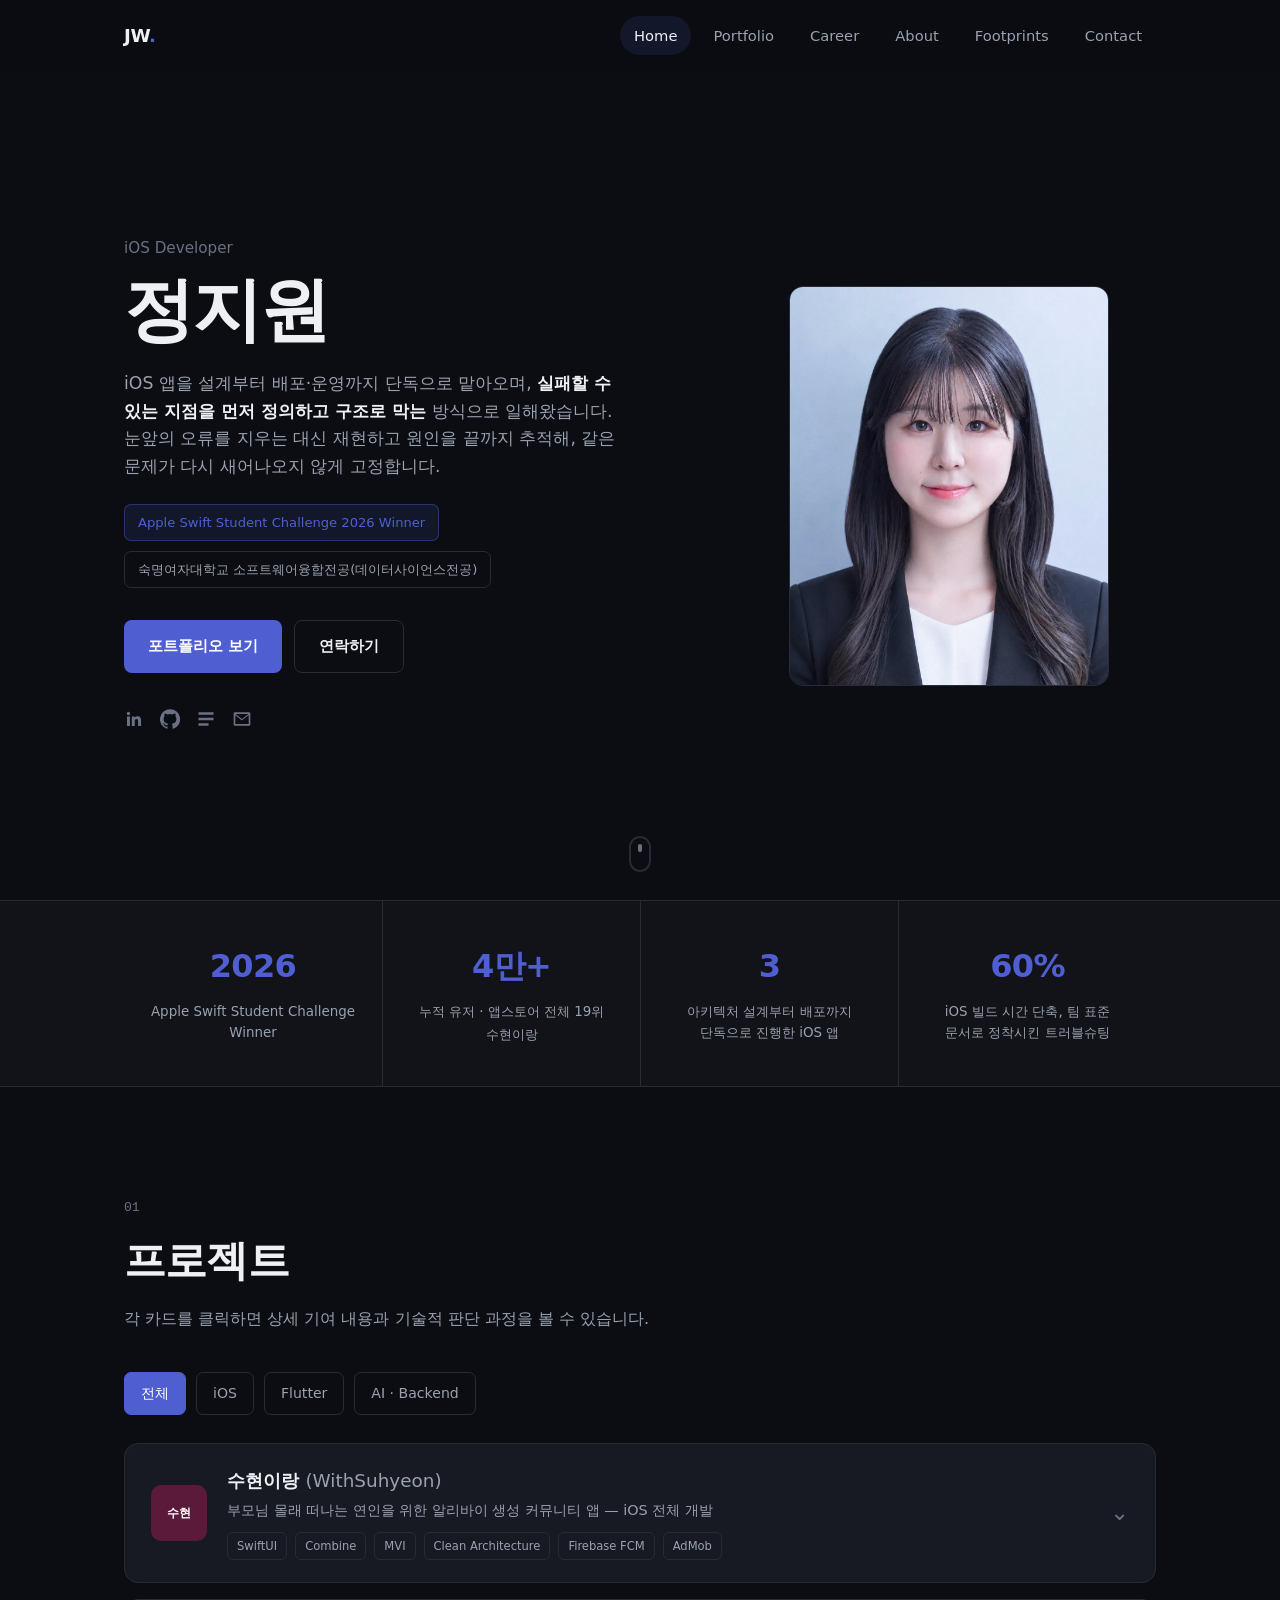
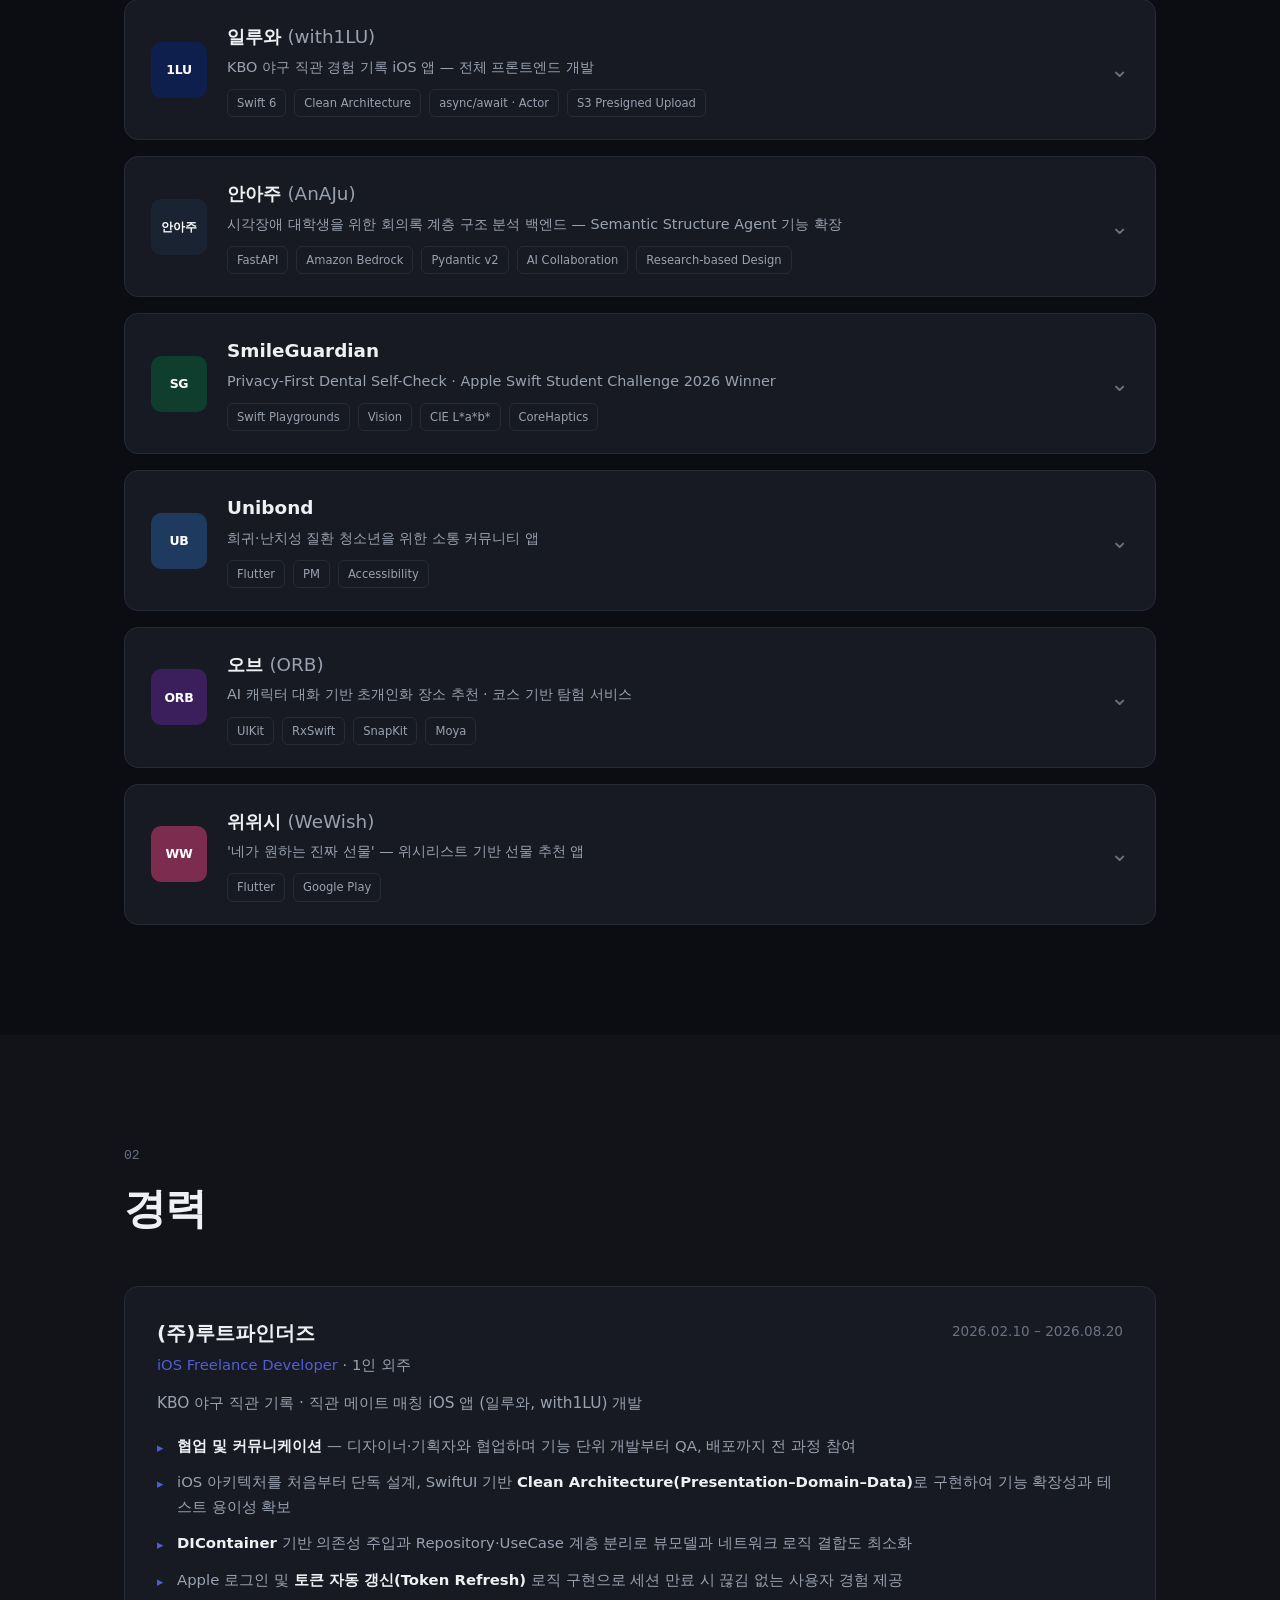
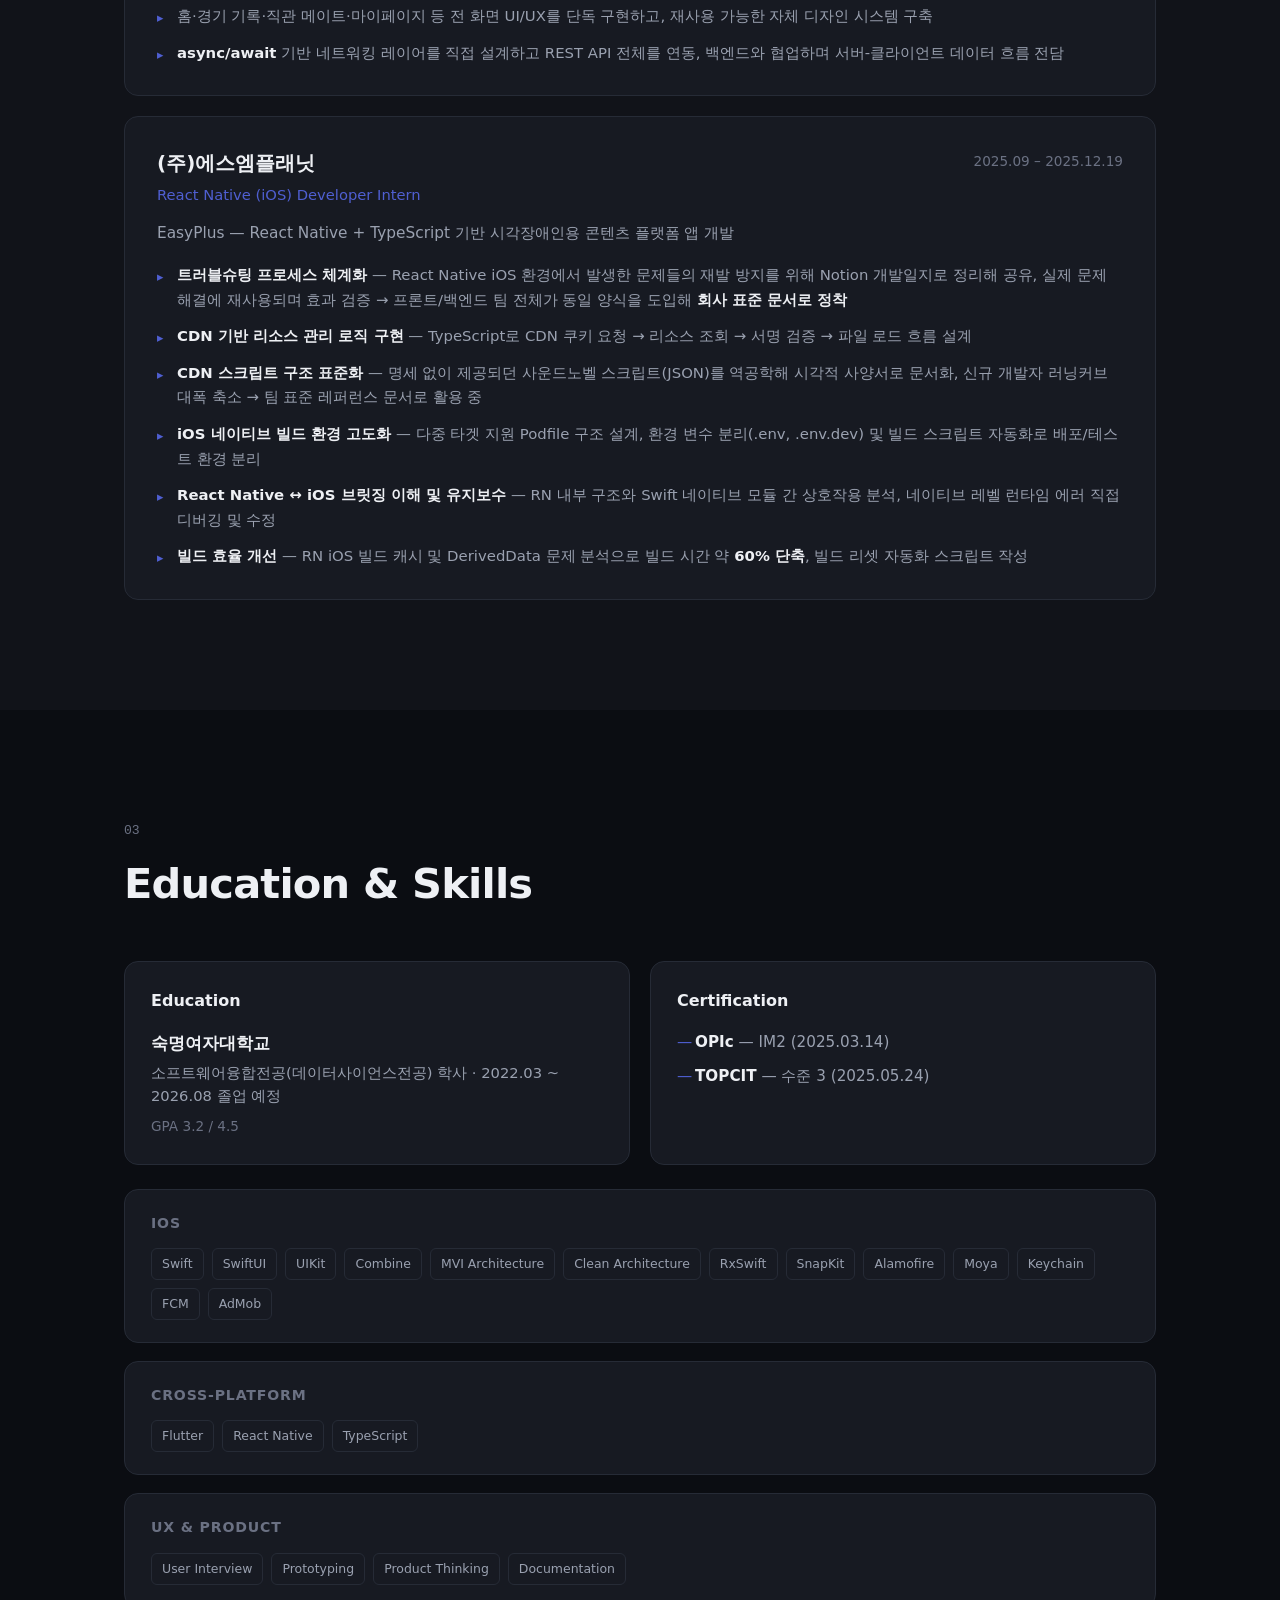
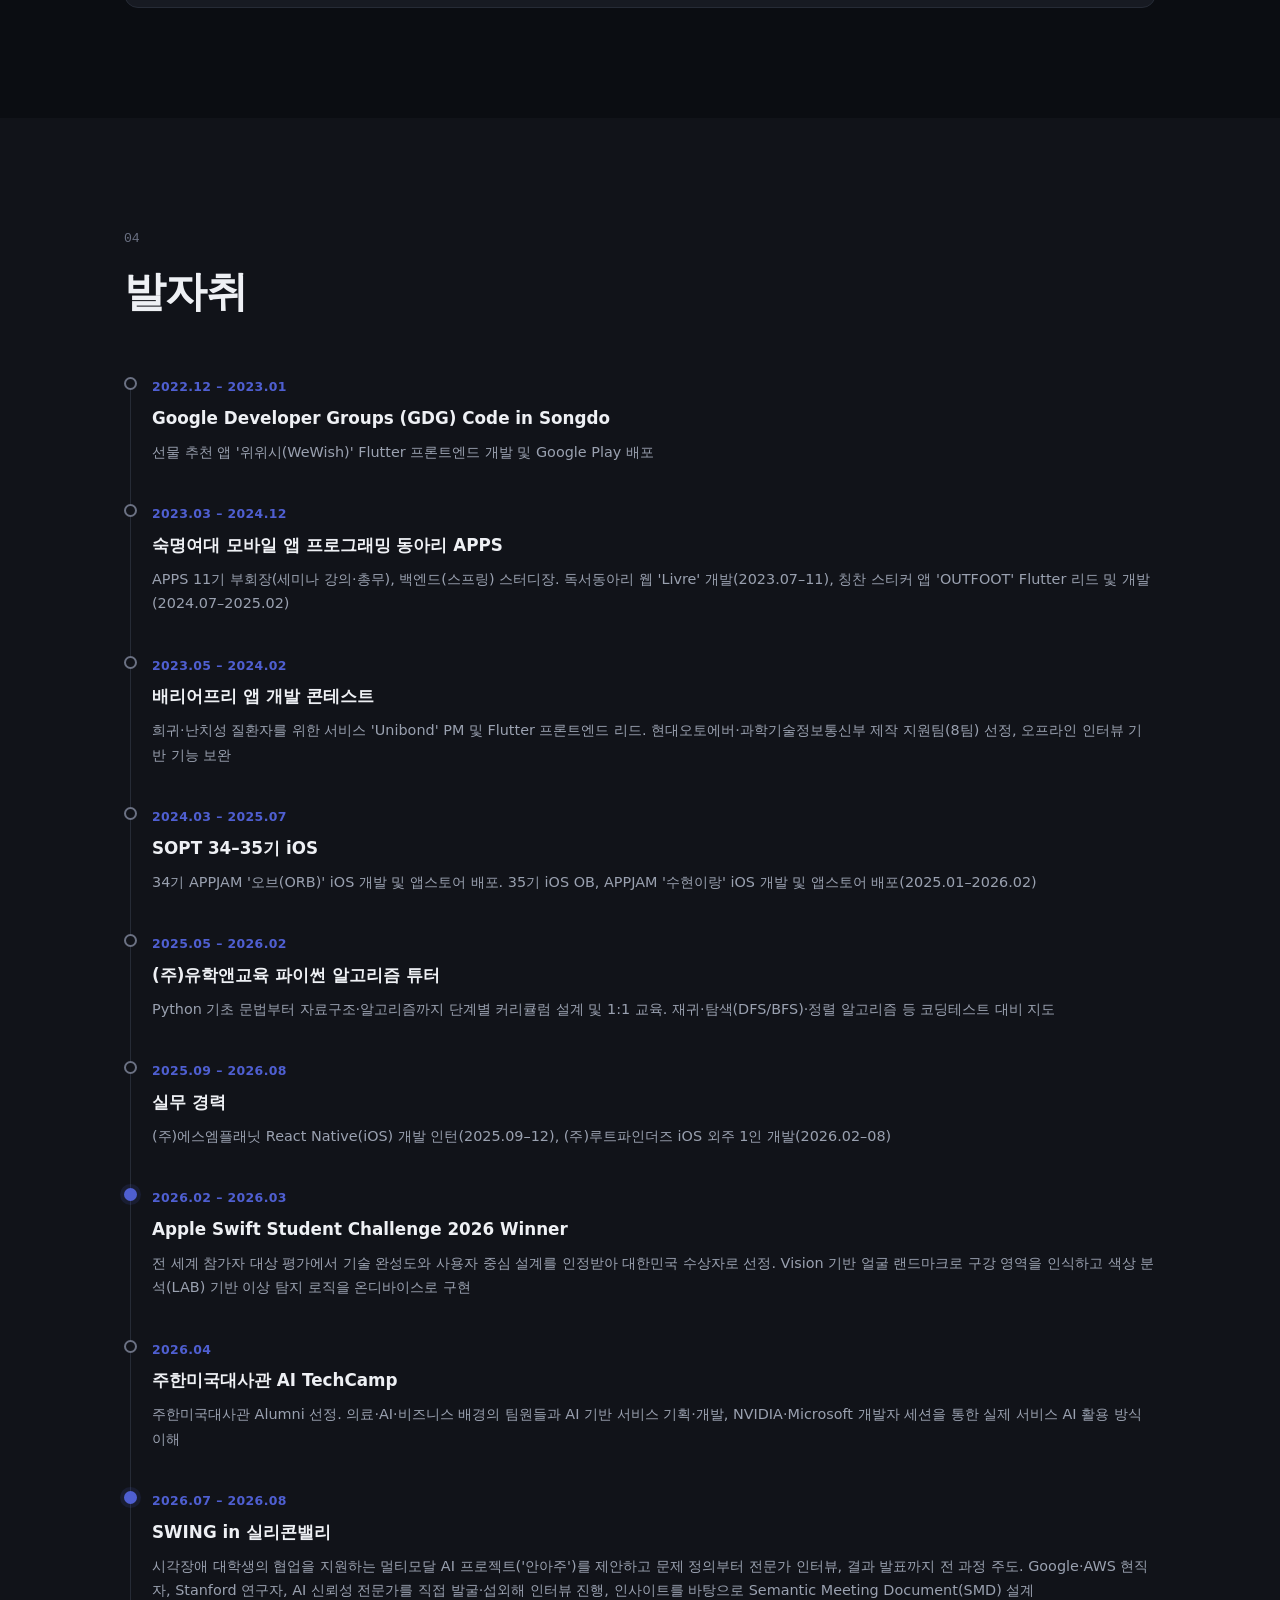
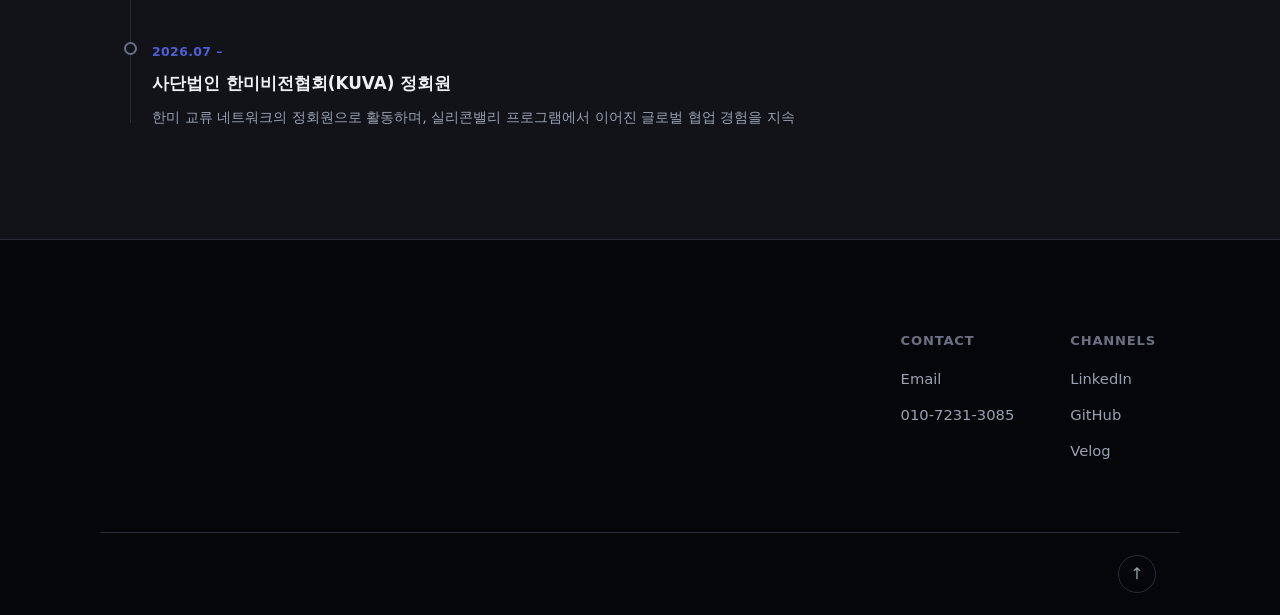
==== commit 19578245: "Add WeWish project card from GDG Code in Songdo Co-Authored-By: Claude Opus 5 <noreply@anthropic.com" ====
--- a/index.html
+++ b/index.html
@@ -564,6 +564,39 @@
         </div>
       </article>
 
+      <!-- ===== WeWish ===== -->
+      <article class="project-card reveal" data-tags="flutter">
+        <button class="project-summary" aria-expanded="false">
+          <div class="project-logo" style="--logo-from:#7c2d4f; --logo-to:#fb7185;">
+            <img src="images/projects/wewish-logo.png" alt="WeWish 로고" onerror="this.parentElement.classList.add('img-fallback')" />
+            <span class="fallback-content">WW</span>
+          </div>
+          <div class="project-summary-text">
+            <h3>위위시 <span class="muted">(WeWish)</span></h3>
+            <p>'네가 원하는 진짜 선물' — 위시리스트 기반 선물 추천 앱</p>
+            <div class="tag-list small">
+              <span class="tag">Flutter</span><span class="tag">Google Play</span>
+            </div>
+          </div>
+          <span class="chevron" aria-hidden="true">⌄</span>
+        </button>
+
+        <div class="project-detail">
+        <div class="project-detail-inner">
+          <p><strong>Google Developer Groups(GDG) Code in Songdo</strong>의 7주 과정 Flutter 개발 스터디 · 사이드 프로젝트로 개발한 선물 추천 앱입니다. 학습 → 프로젝트 구현 → Google Play 실제 배포까지 한 사이클을 완주한 <strong>첫 Flutter 실전 경험</strong>입니다.</p>
+          <p class="project-meta">역할: 앱 프론트엔드(Flutter) 개발 · 기간: 2022.12 – 2023.01 (7주)</p>
+          <ul class="plain-list">
+            <li><strong>앱 프론트엔드 전담</strong> — Flutter로 화면 구조와 UI를 구현하며 위젯 트리·상태 관리·레이아웃 기초를 실제 서비스에 적용</li>
+            <li><strong>Google Play Store 배포 완료</strong> — 빌드 설정부터 스토어 등록·심사 대응까지 배포 과정을 직접 수행</li>
+            <li><strong>7주 단기 사이클 완주</strong> — 스터디에서 배운 내용을 곧바로 기능 구현으로 옮기고, 정해진 기간 안에 출시까지 마무리</li>
+          </ul>
+          <div class="project-links">
+            <a href="https://play.google.com/store/apps/details?id=com.codeinsongdo.wewish" target="_blank" rel="noopener">Play Store ↗</a>
+          </div>
+        </div>
+        </div>
+      </article>
+
     </div>
   </div>
 </section>
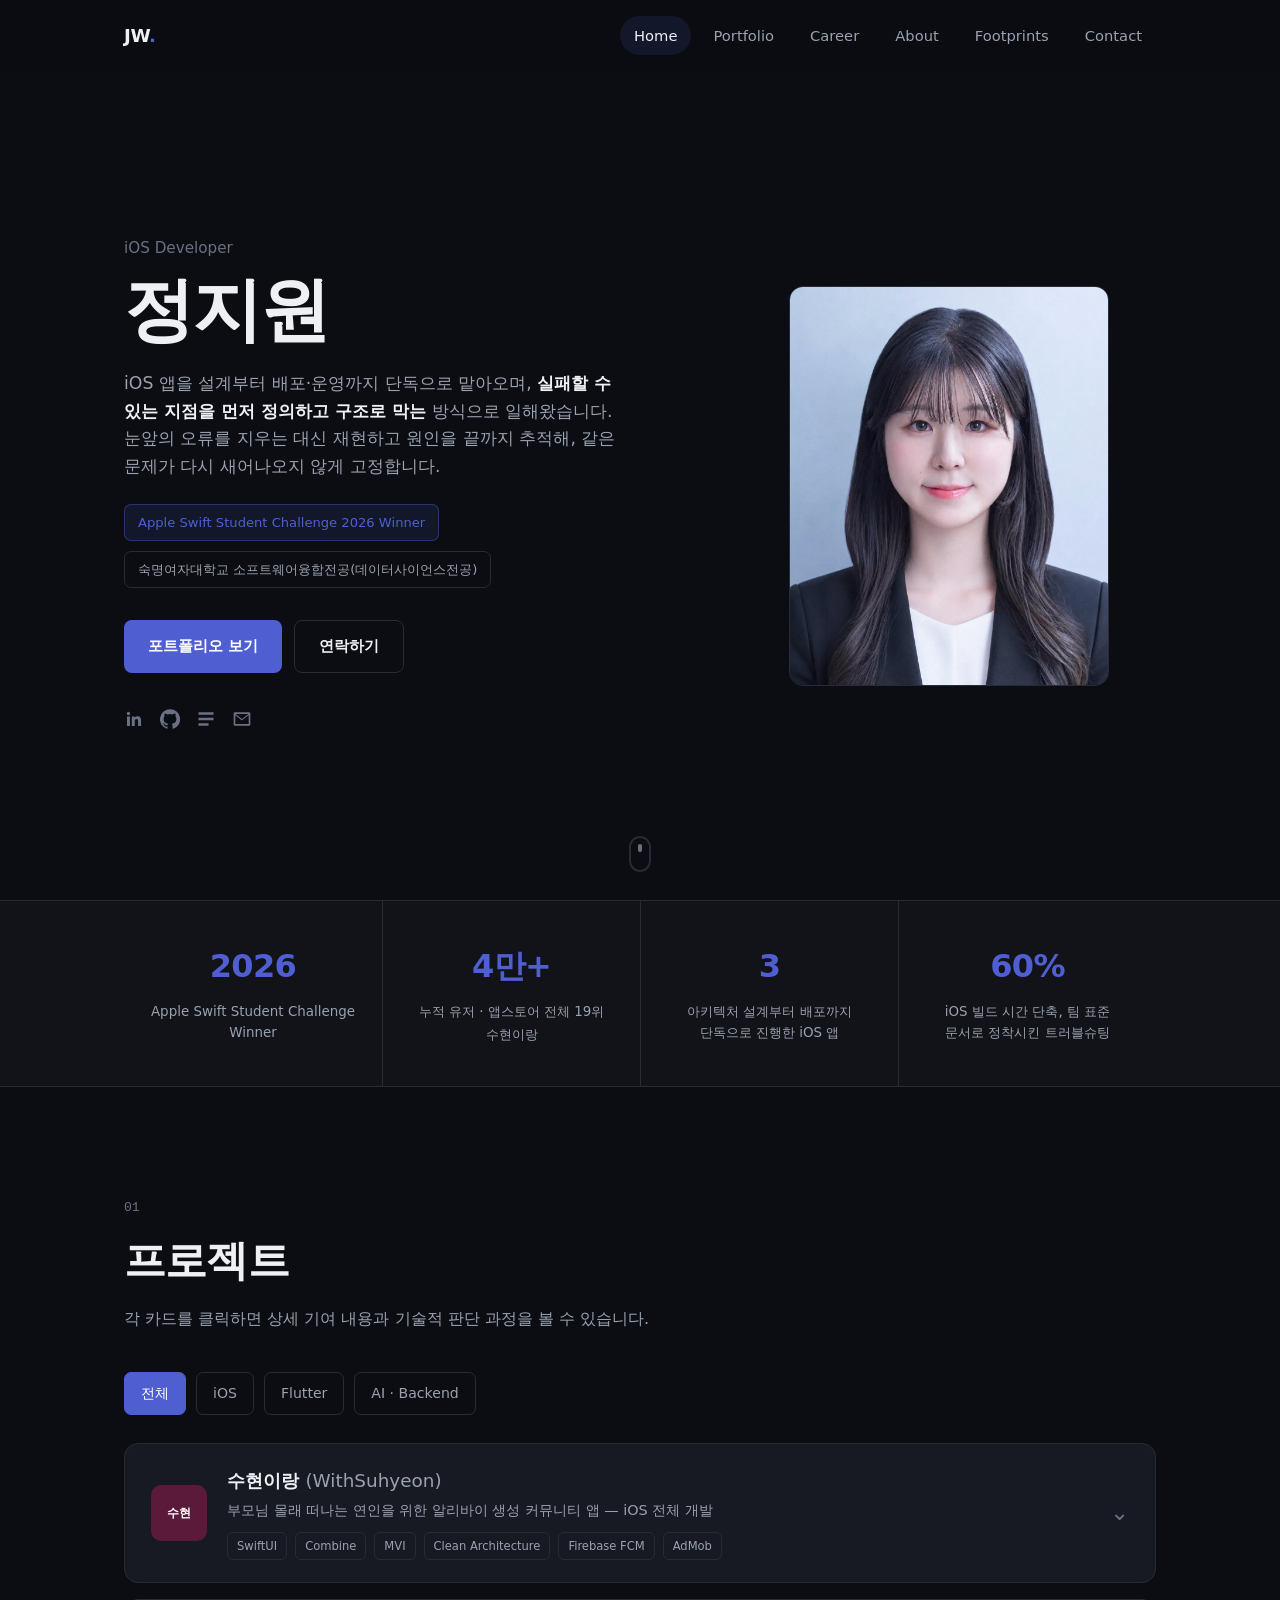
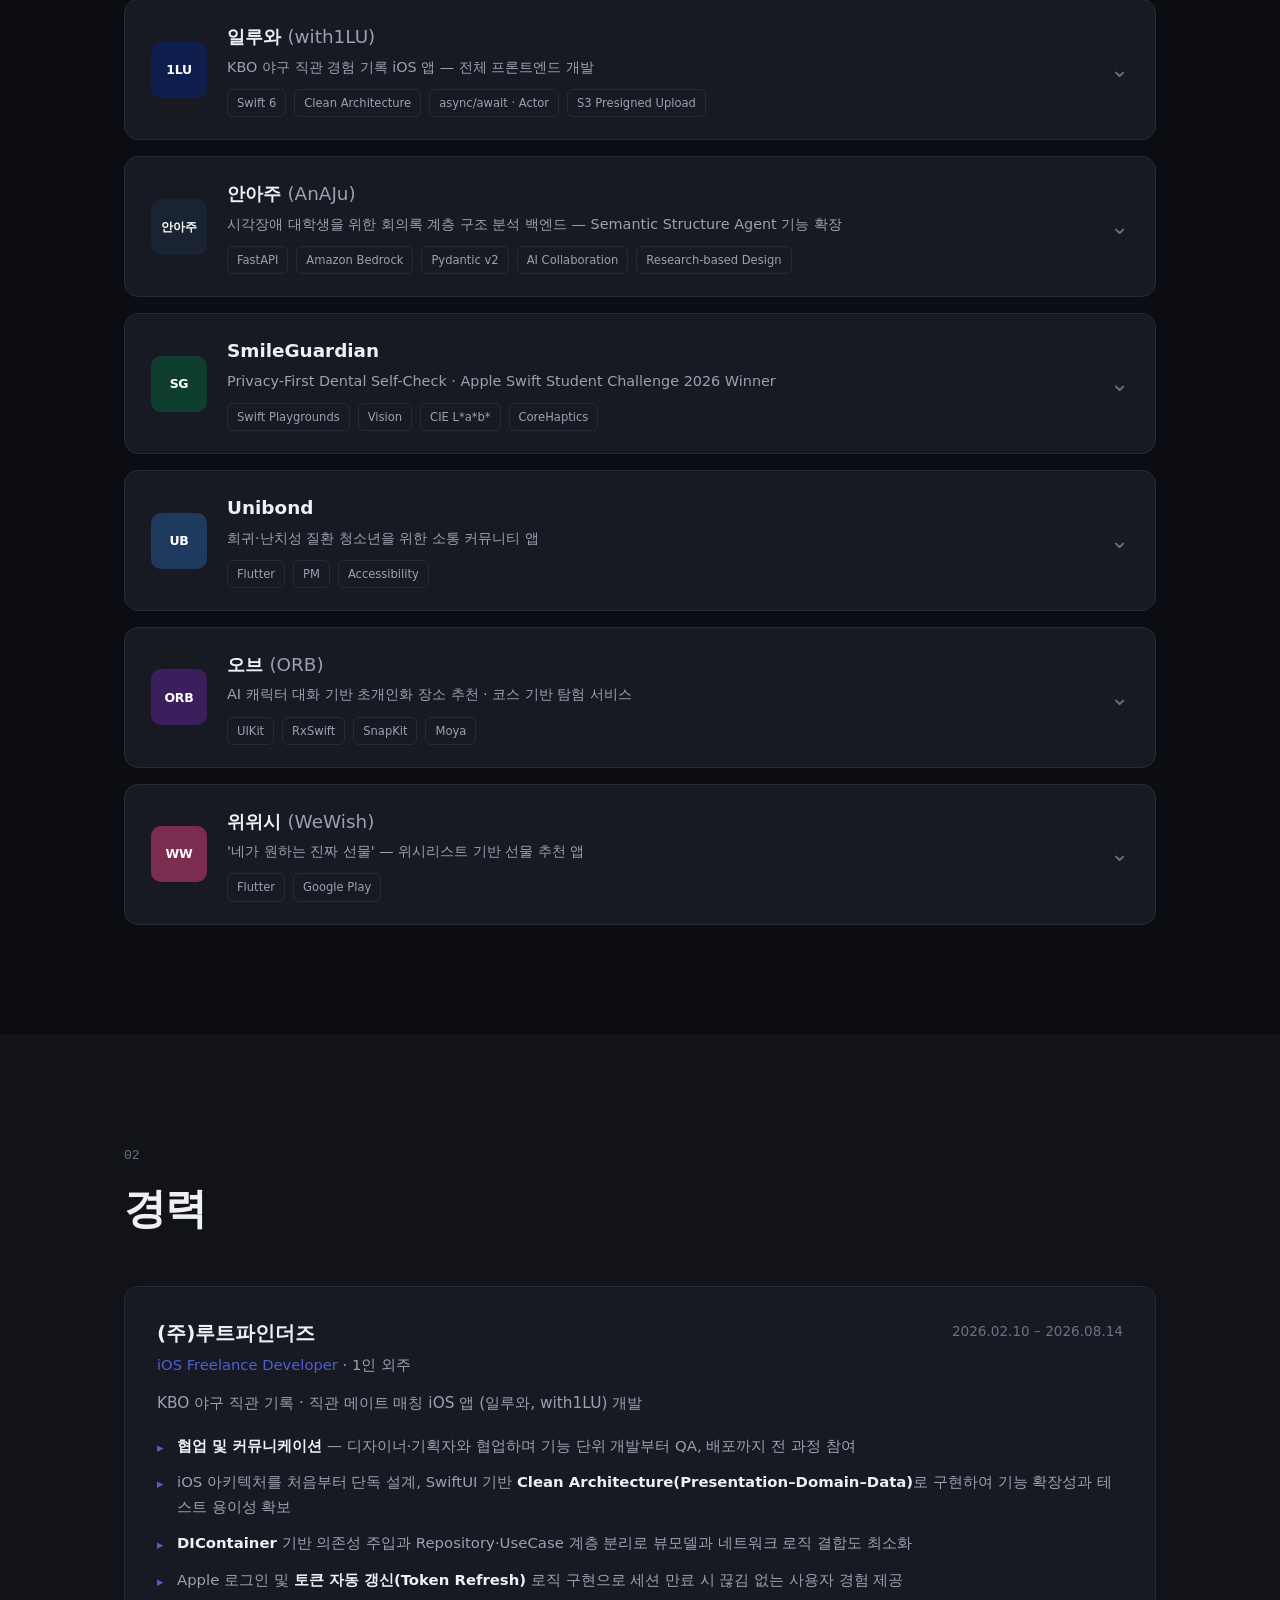
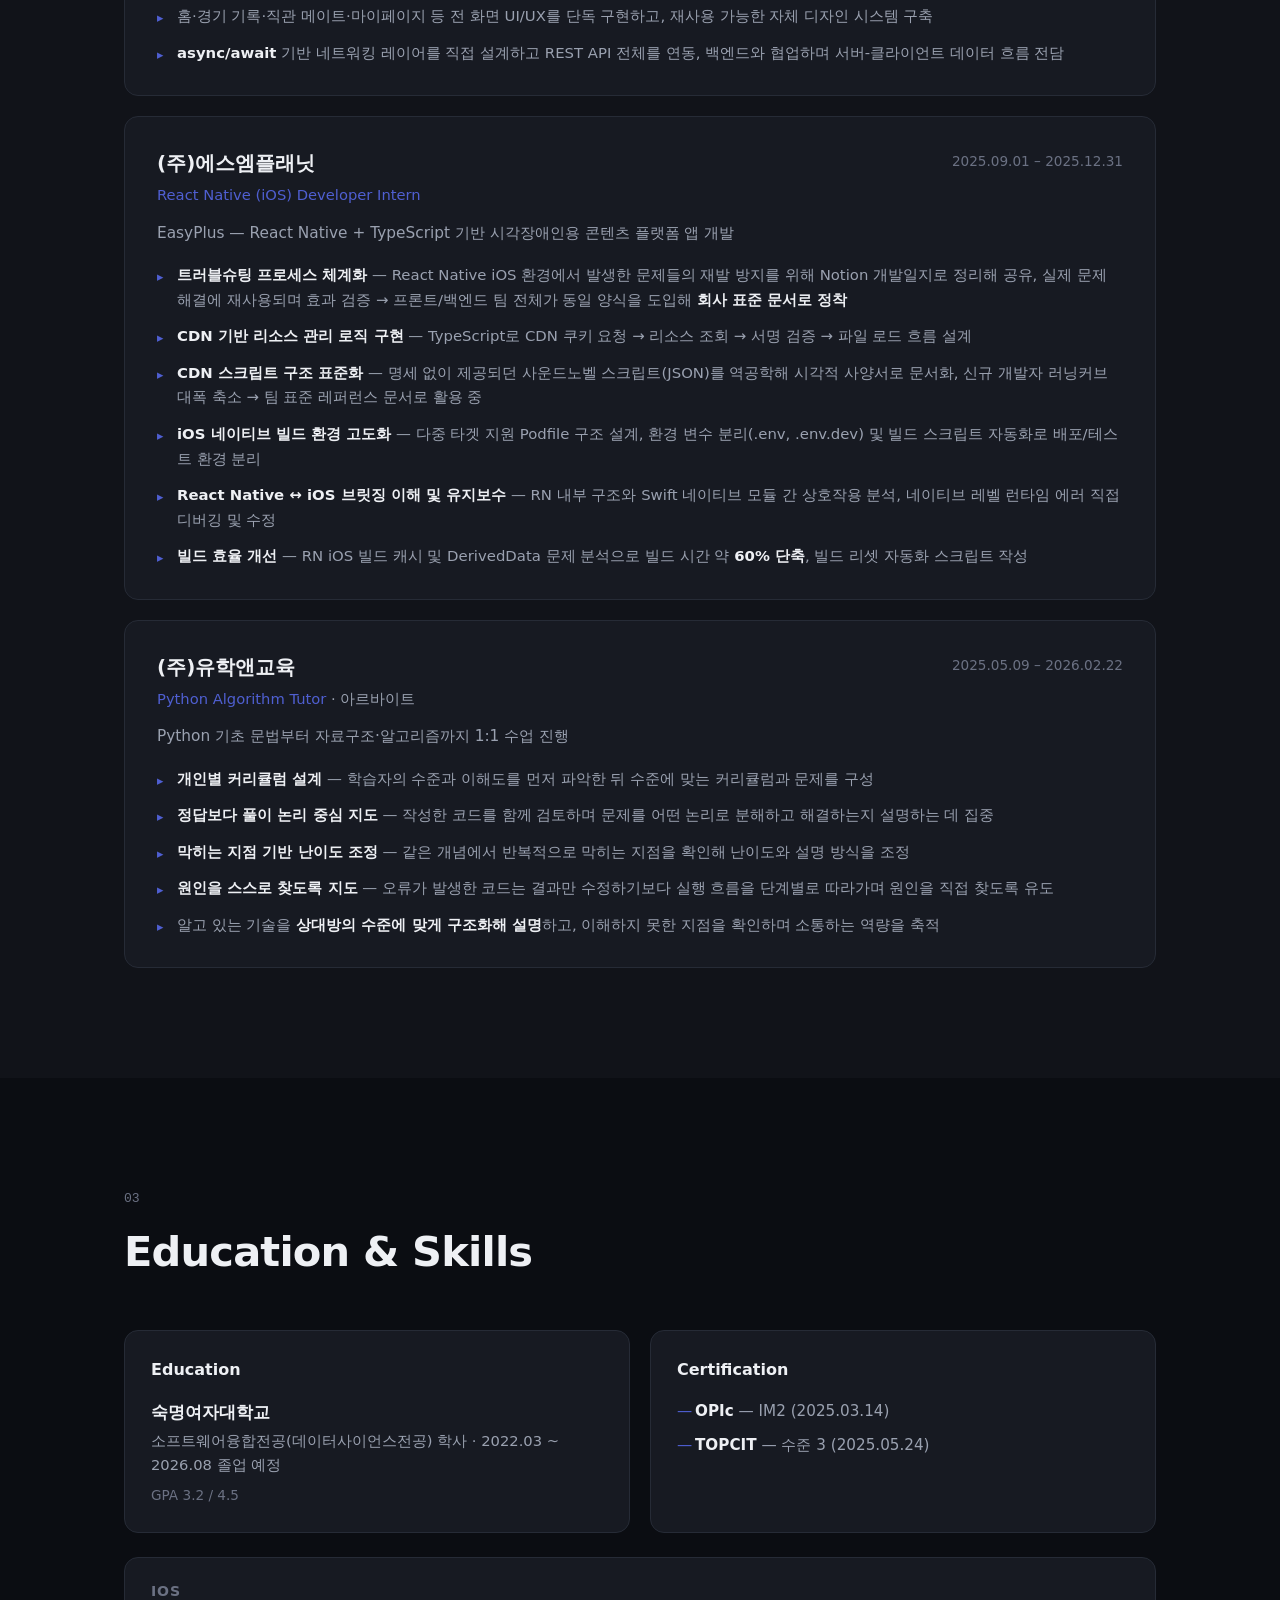
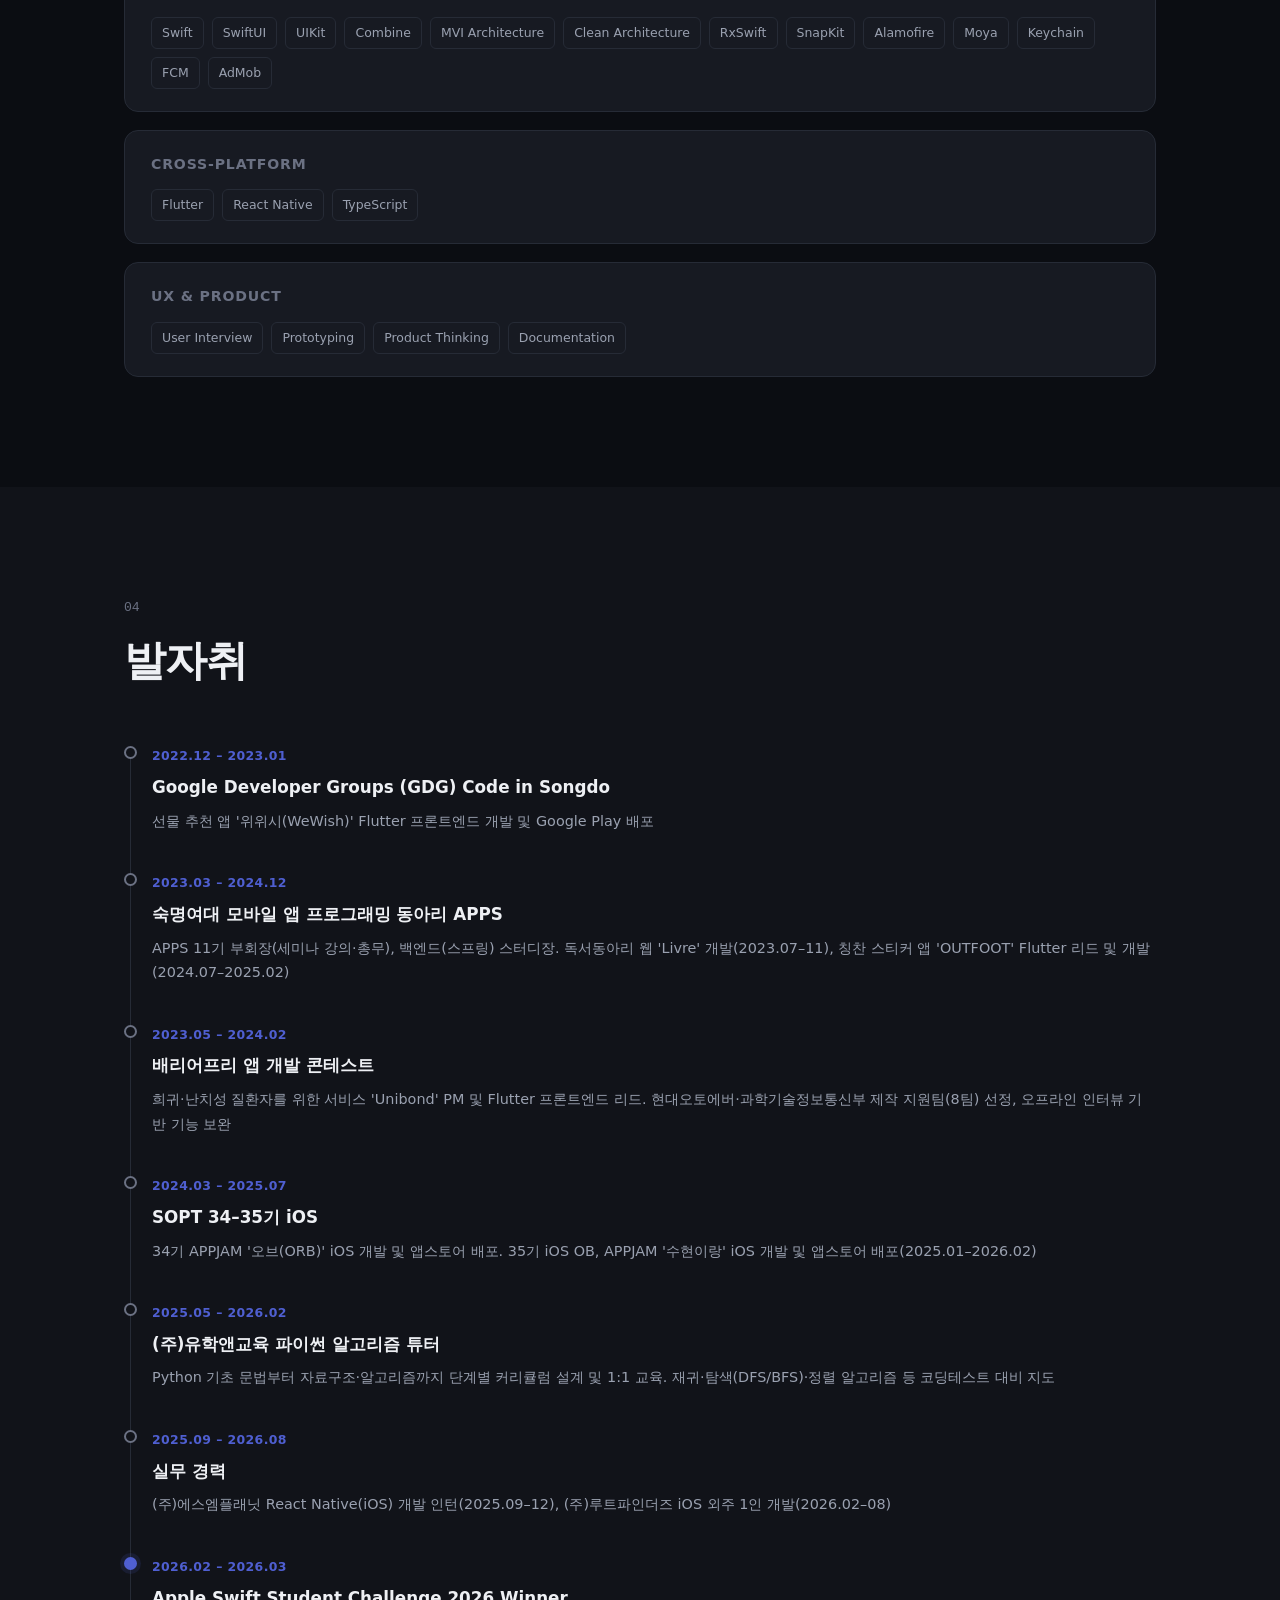
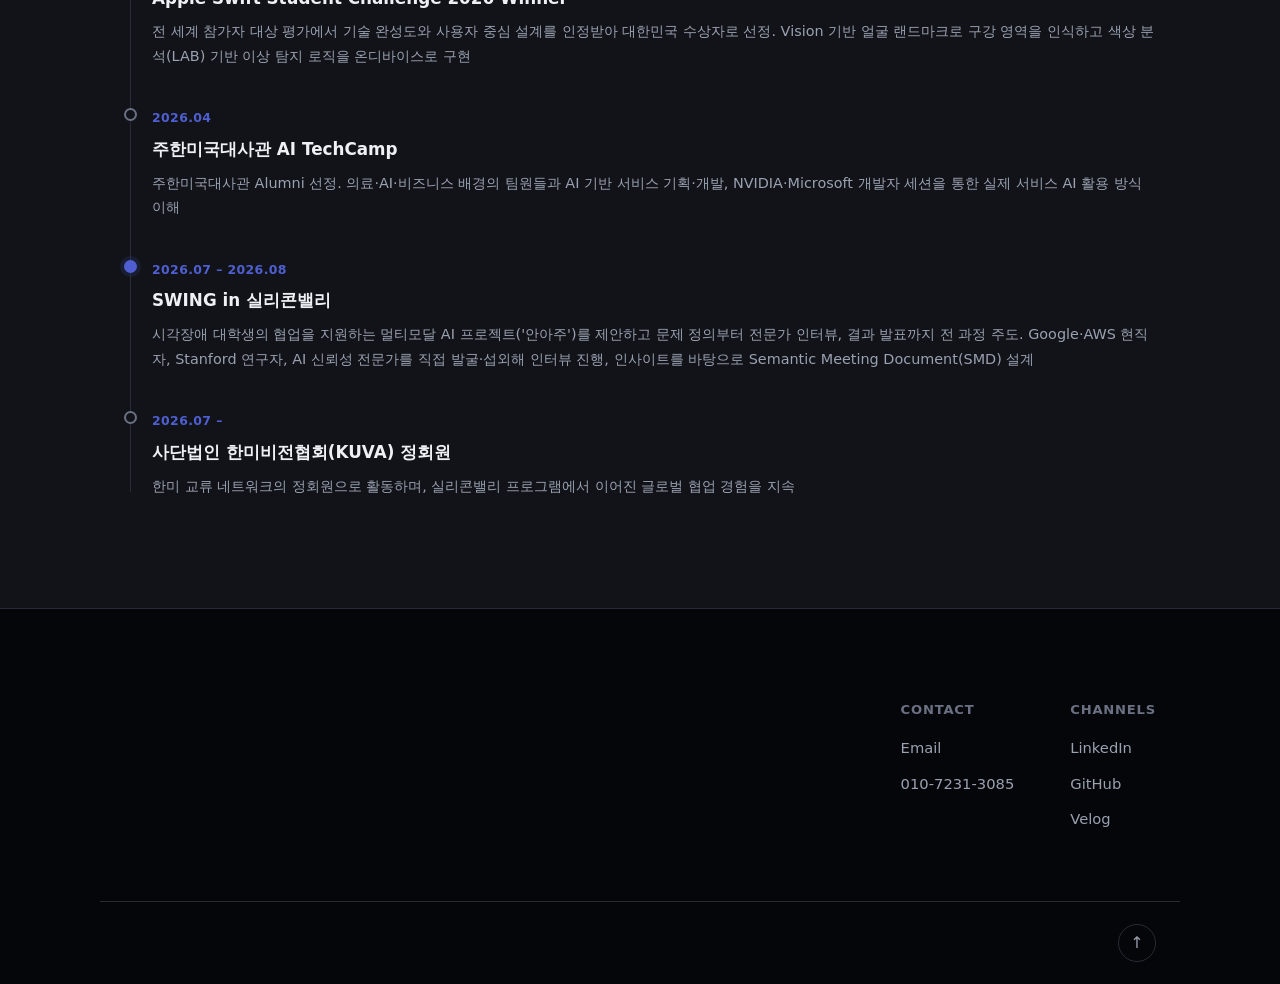
==== commit a09e756f: "Add tutor role to career section and align end dates with resume Co-Authored-By: Claude Opus 5 <nore" ====
--- a/index.html
+++ b/index.html
@@ -615,7 +615,7 @@
             <h3>(주)루트파인더즈</h3>
             <p class="career-role">iOS Freelance Developer <span class="muted">· 1인 외주</span></p>
           </div>
-          <span class="career-period">2026.02.10 – 2026.08.20</span>
+          <span class="career-period">2026.02.10 – 2026.08.14</span>
         </div>
         <p class="career-desc">KBO 야구 직관 기록 · 직관 메이트 매칭 iOS 앱 (일루와, with1LU) 개발</p>
         <ul class="career-bullets">
@@ -634,7 +634,7 @@
             <h3>(주)에스엠플래닛</h3>
             <p class="career-role">React Native (iOS) Developer Intern</p>
           </div>
-          <span class="career-period">2025.09 – 2025.12.19</span>
+          <span class="career-period">2025.09.01 – 2025.12.31</span>
         </div>
         <p class="career-desc">EasyPlus — React Native + TypeScript 기반 시각장애인용 콘텐츠 플랫폼 앱 개발</p>
         <ul class="career-bullets">
@@ -647,6 +647,24 @@
         </ul>
       </article>
 
+      <article class="career-card reveal">
+        <div class="career-head">
+          <div>
+            <h3>(주)유학앤교육</h3>
+            <p class="career-role">Python Algorithm Tutor <span class="muted">· 아르바이트</span></p>
+          </div>
+          <span class="career-period">2025.05.09 – 2026.02.22</span>
+        </div>
+        <p class="career-desc">Python 기초 문법부터 자료구조·알고리즘까지 1:1 수업 진행</p>
+        <ul class="career-bullets">
+          <li><strong>개인별 커리큘럼 설계</strong> — 학습자의 수준과 이해도를 먼저 파악한 뒤 수준에 맞는 커리큘럼과 문제를 구성</li>
+          <li><strong>정답보다 풀이 논리 중심 지도</strong> — 작성한 코드를 함께 검토하며 문제를 어떤 논리로 분해하고 해결하는지 설명하는 데 집중</li>
+          <li><strong>막히는 지점 기반 난이도 조정</strong> — 같은 개념에서 반복적으로 막히는 지점을 확인해 난이도와 설명 방식을 조정</li>
+          <li><strong>원인을 스스로 찾도록 지도</strong> — 오류가 발생한 코드는 결과만 수정하기보다 실행 흐름을 단계별로 따라가며 원인을 직접 찾도록 유도</li>
+          <li>알고 있는 기술을 <strong>상대방의 수준에 맞게 구조화해 설명</strong>하고, 이해하지 못한 지점을 확인하며 소통하는 역량을 축적</li>
+        </ul>
+      </article>
+
     </div>
   </div>
 </section>
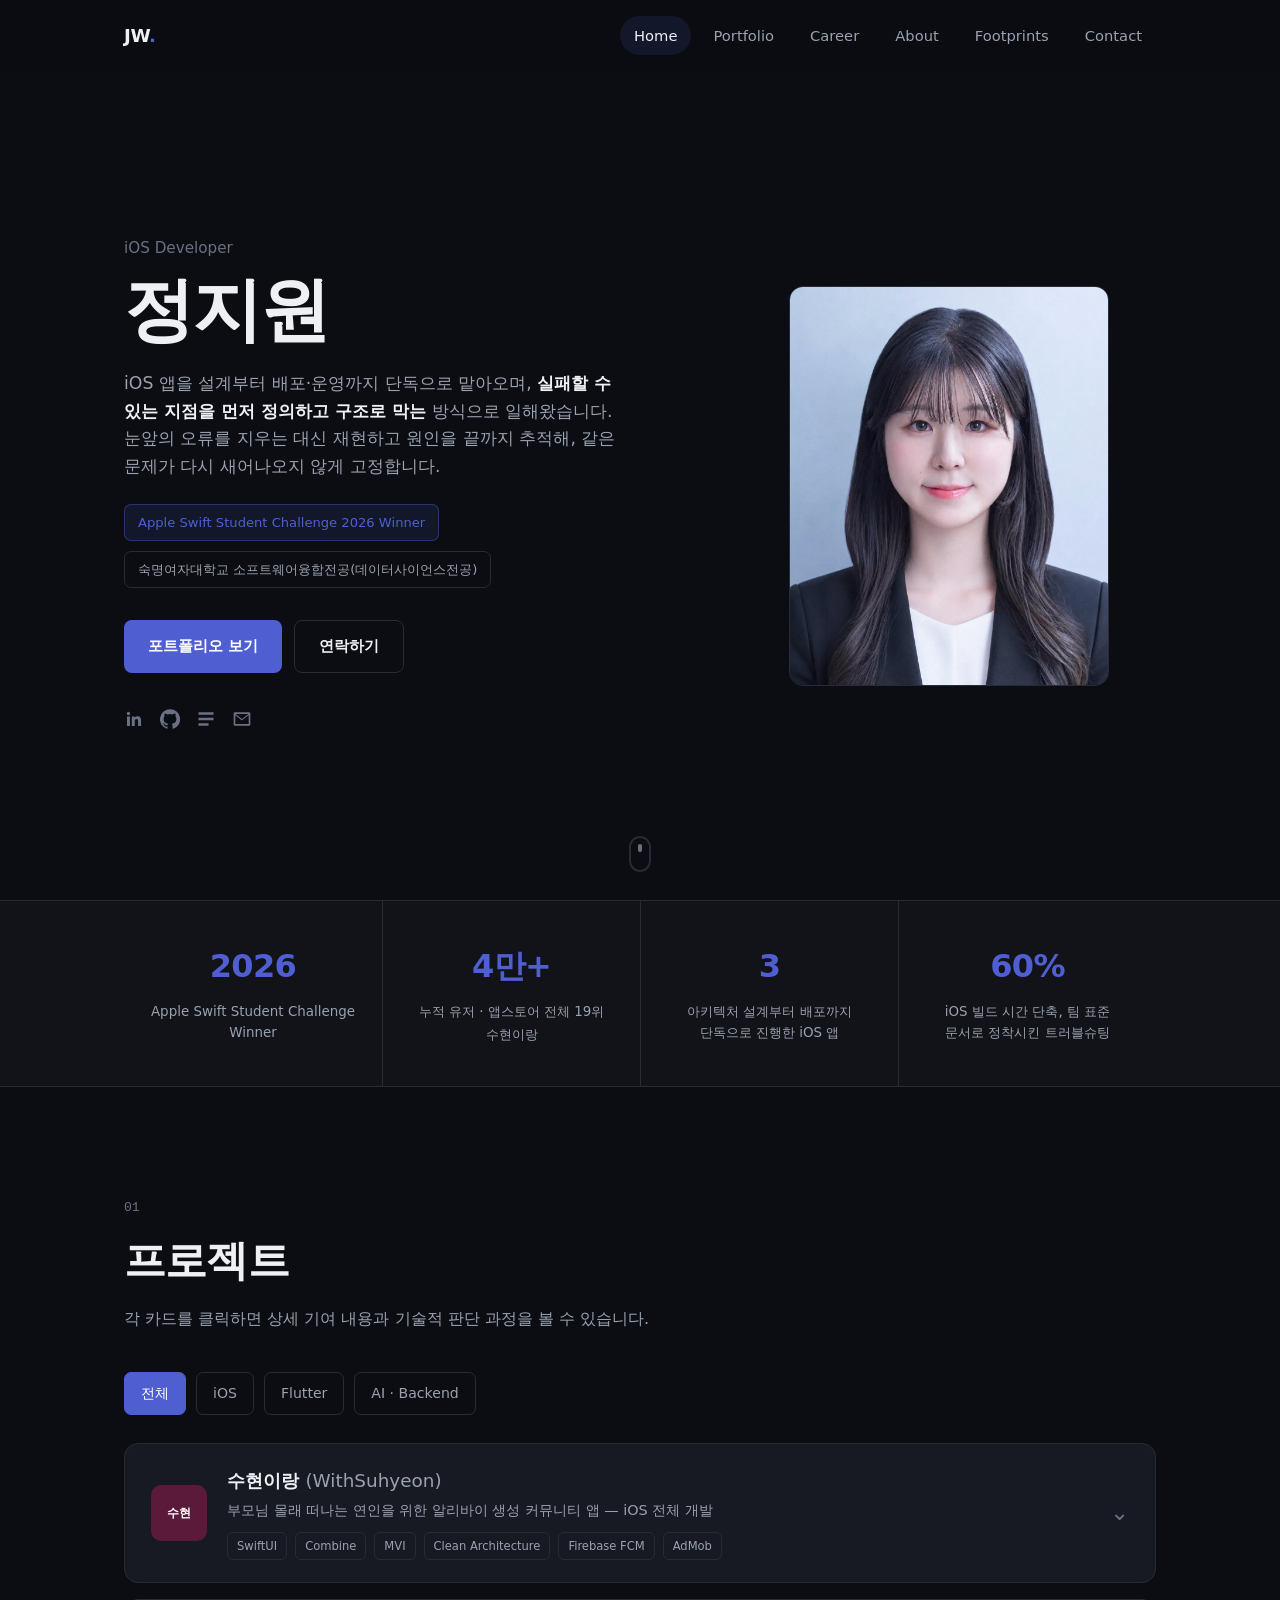
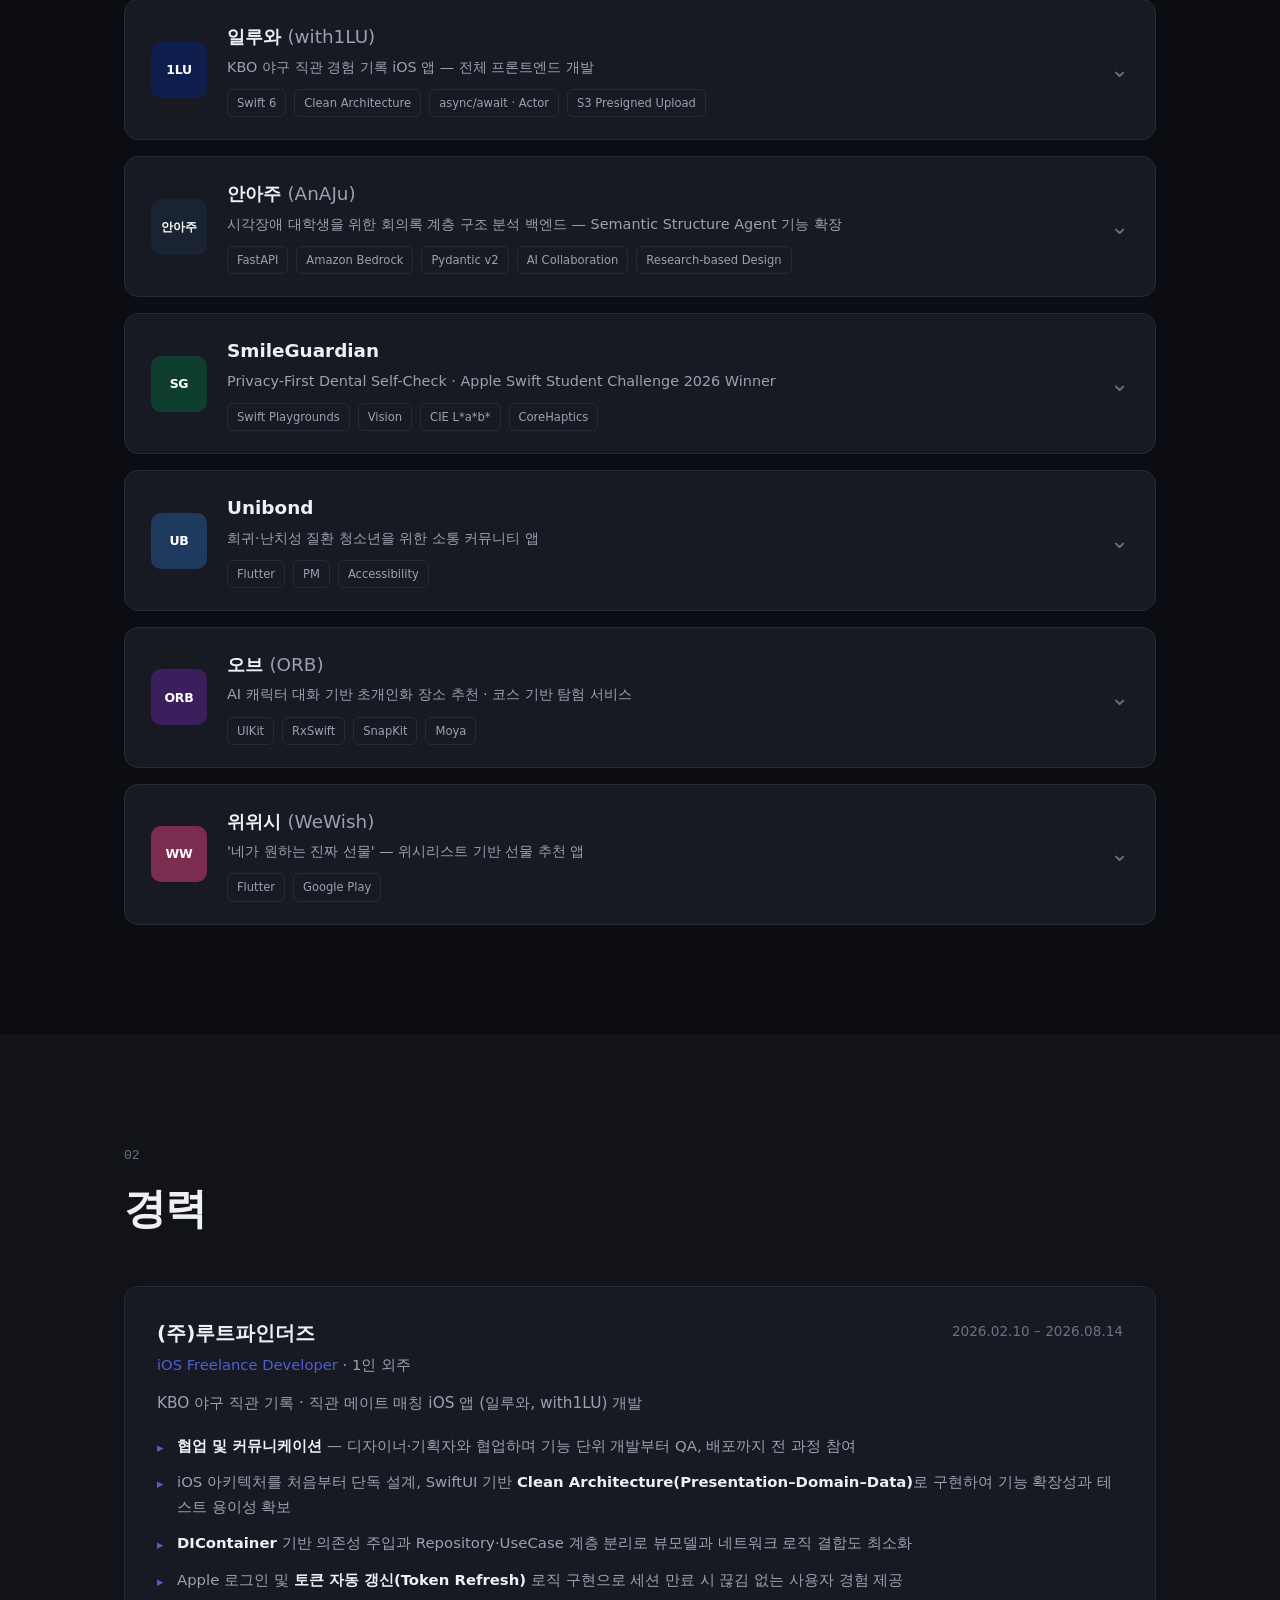
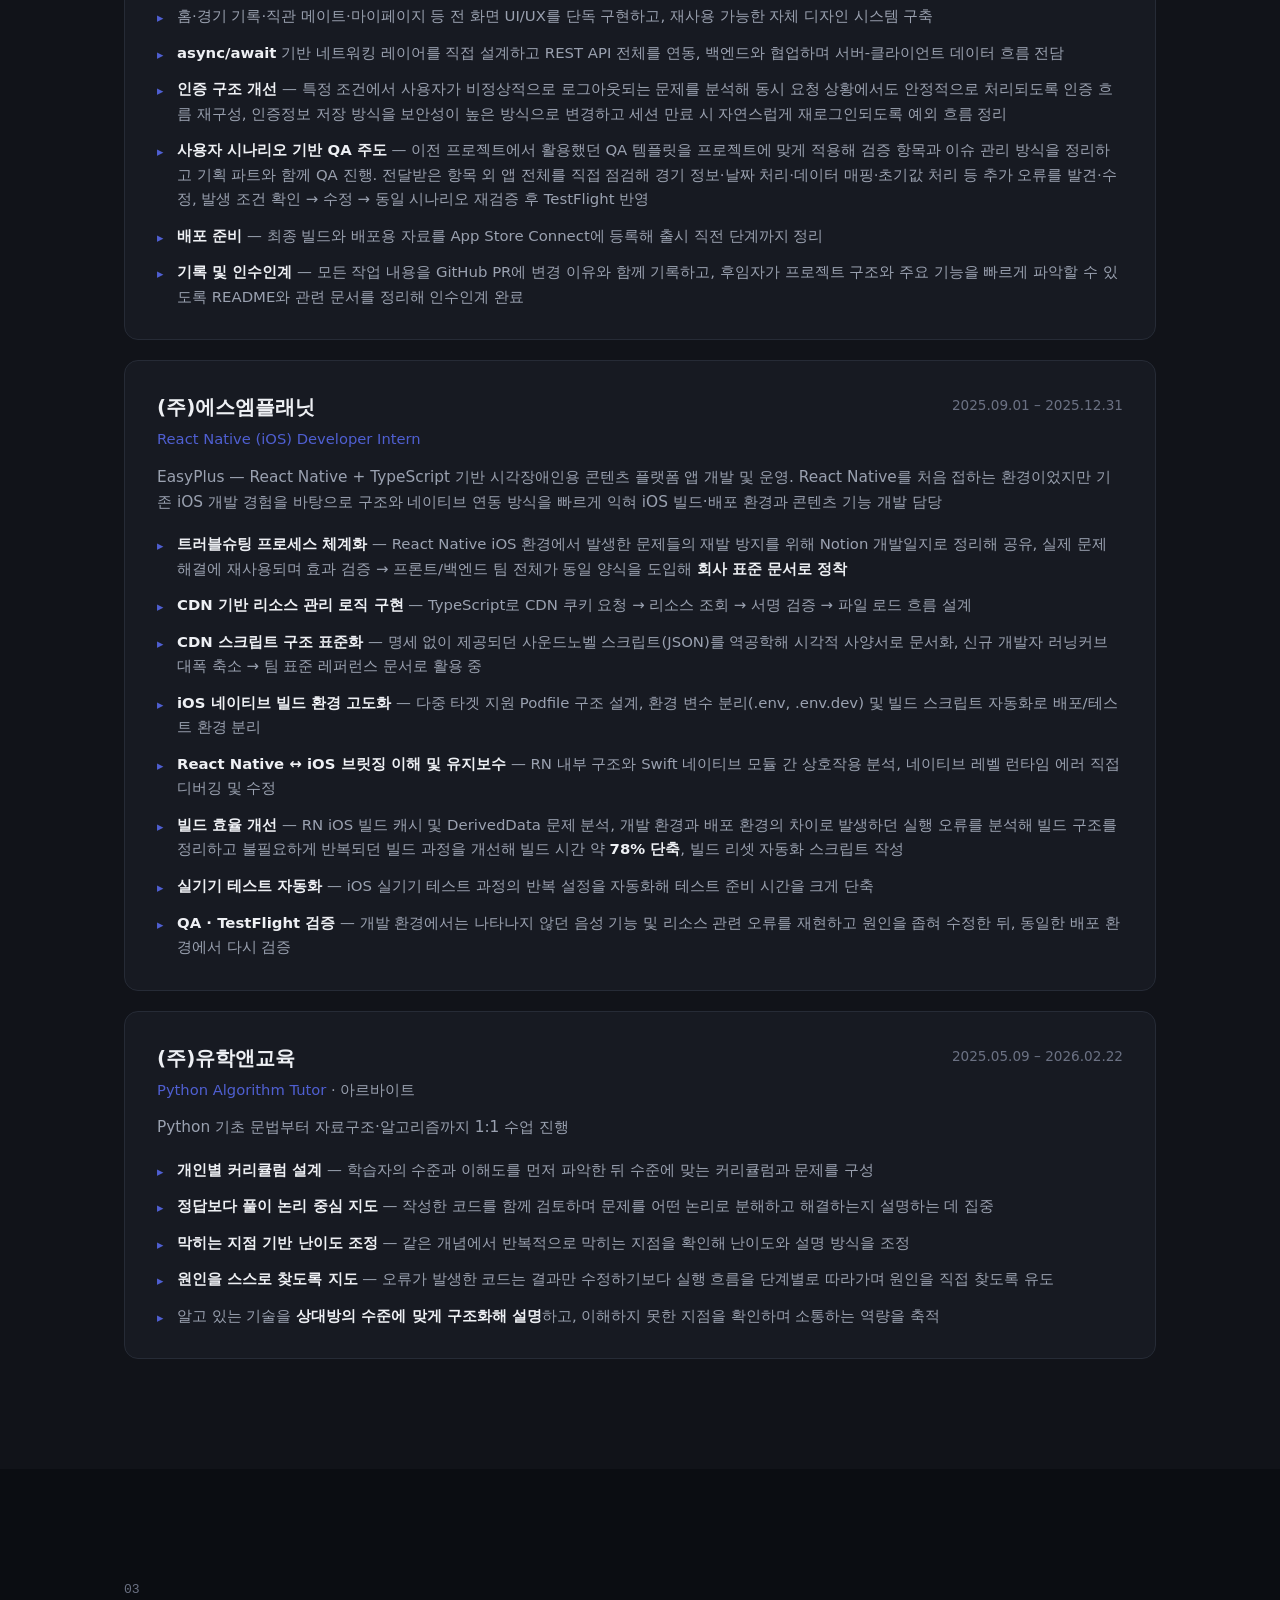
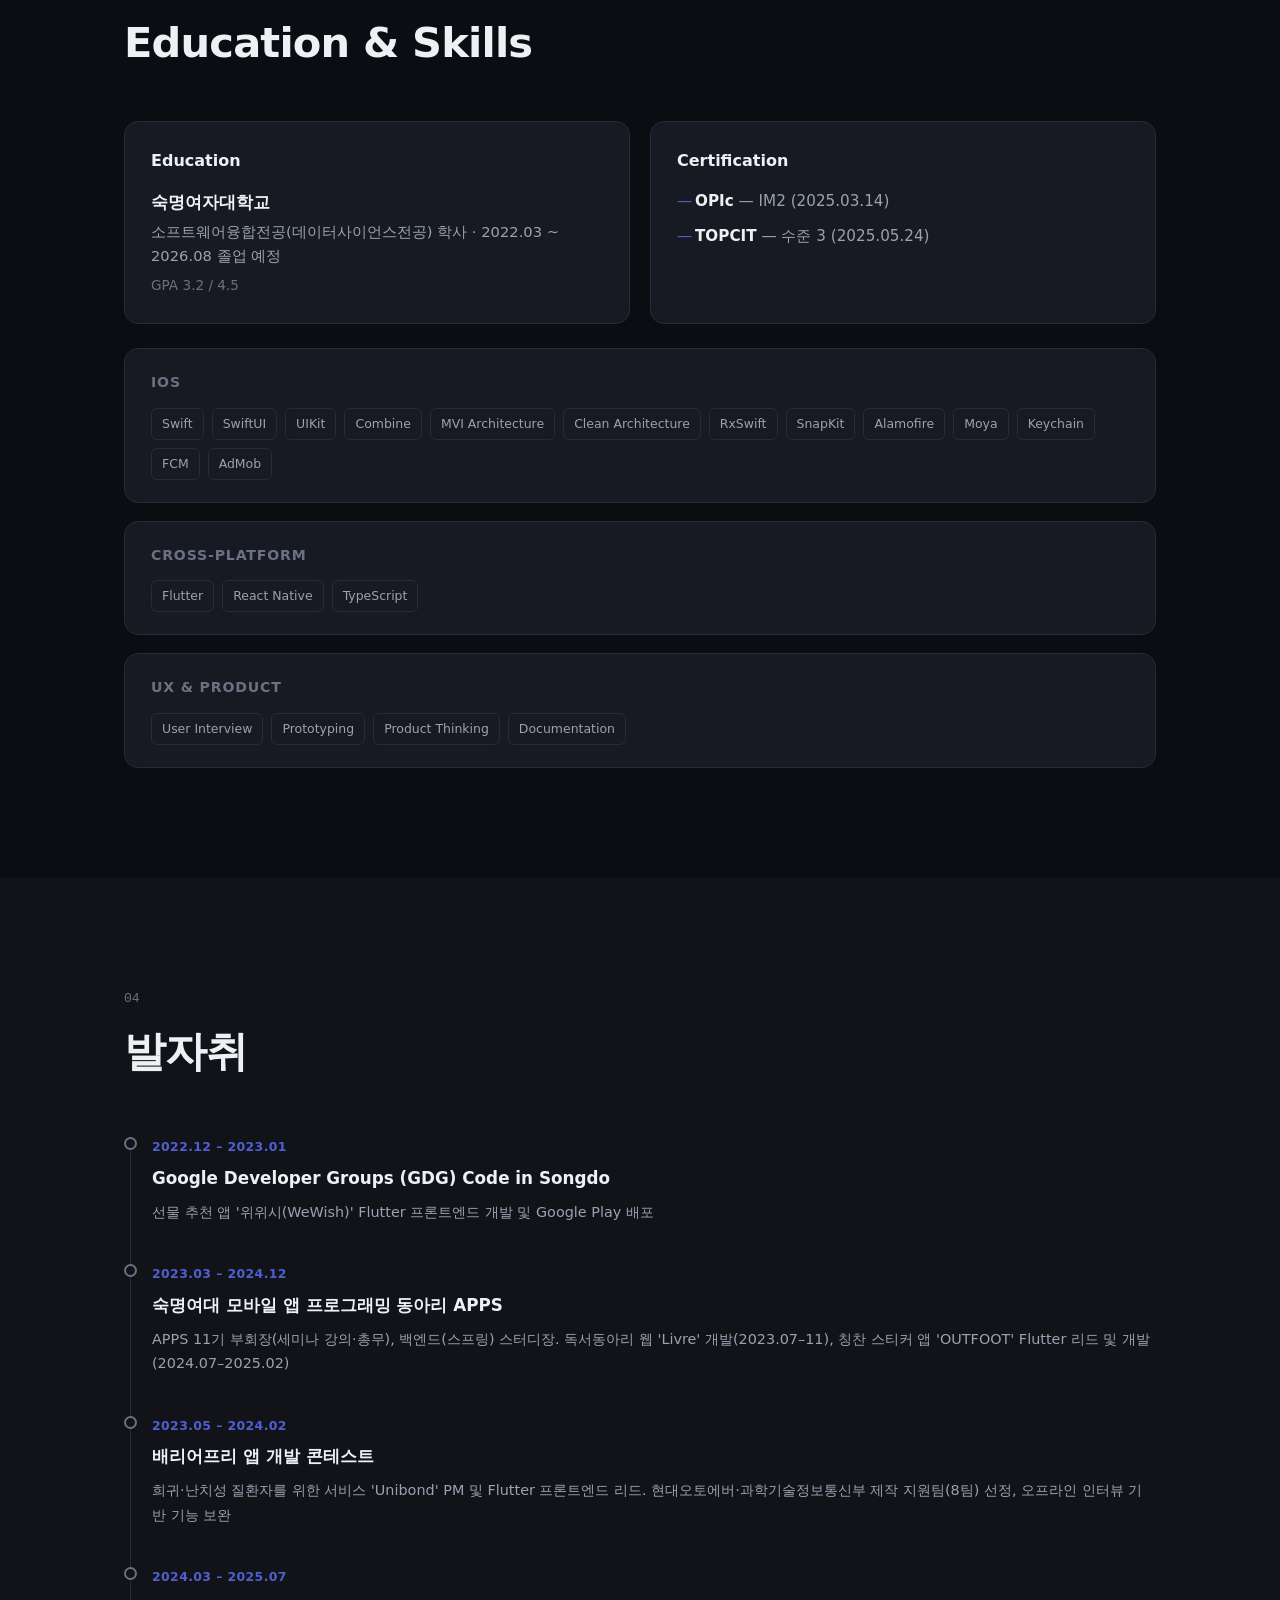
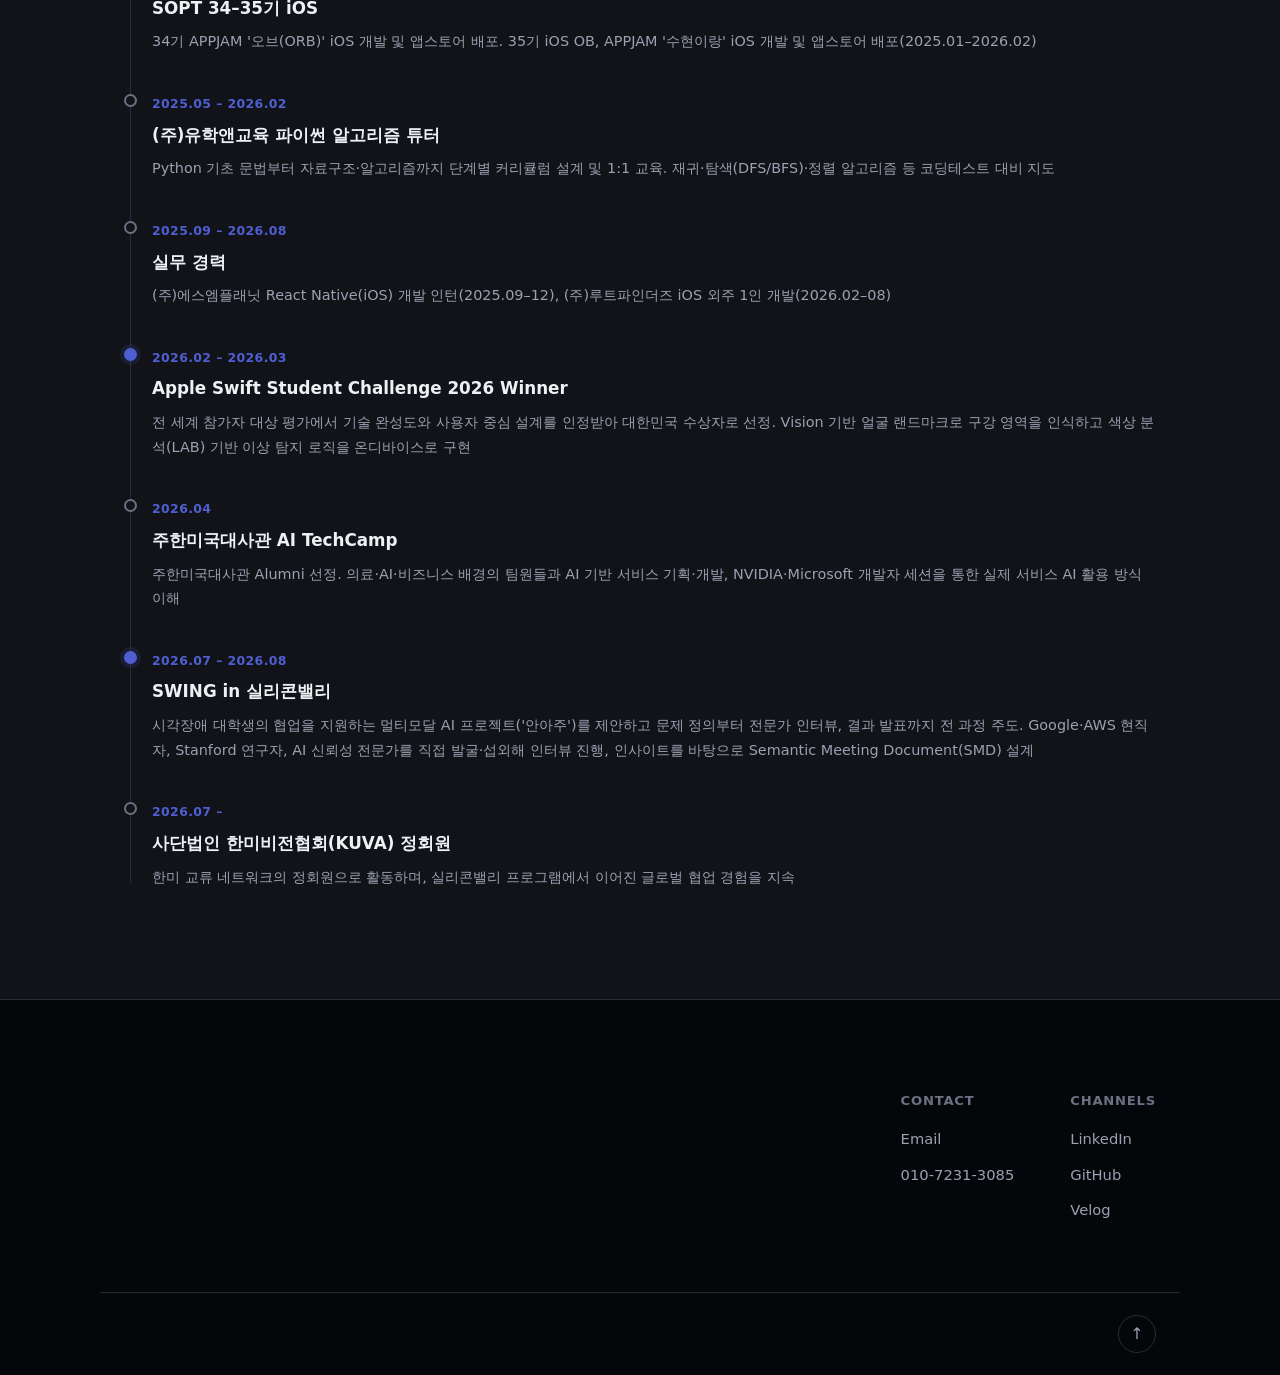
==== commit 06ef92e4: "Fill in career bullets from resume content Co-Authored-By: Claude Opus 5 <noreply@anthropic.com>" ====
--- a/index.html
+++ b/index.html
@@ -625,6 +625,10 @@
           <li>Apple 로그인 및 <strong>토큰 자동 갱신(Token Refresh)</strong> 로직 구현으로 세션 만료 시 끊김 없는 사용자 경험 제공</li>
           <li>홈·경기 기록·직관 메이트·마이페이지 등 전 화면 UI/UX를 단독 구현하고, 재사용 가능한 자체 디자인 시스템 구축</li>
           <li><strong>async/await</strong> 기반 네트워킹 레이어를 직접 설계하고 REST API 전체를 연동, 백엔드와 협업하며 서버-클라이언트 데이터 흐름 전담</li>
+          <li><strong>인증 구조 개선</strong> — 특정 조건에서 사용자가 비정상적으로 로그아웃되는 문제를 분석해 동시 요청 상황에서도 안정적으로 처리되도록 인증 흐름 재구성, 인증정보 저장 방식을 보안성이 높은 방식으로 변경하고 세션 만료 시 자연스럽게 재로그인되도록 예외 흐름 정리</li>
+          <li><strong>사용자 시나리오 기반 QA 주도</strong> — 이전 프로젝트에서 활용했던 QA 템플릿을 프로젝트에 맞게 적용해 검증 항목과 이슈 관리 방식을 정리하고 기획 파트와 함께 QA 진행. 전달받은 항목 외 앱 전체를 직접 점검해 경기 정보·날짜 처리·데이터 매핑·초기값 처리 등 추가 오류를 발견·수정, 발생 조건 확인 → 수정 → 동일 시나리오 재검증 후 TestFlight 반영</li>
+          <li><strong>배포 준비</strong> — 최종 빌드와 배포용 자료를 App Store Connect에 등록해 출시 직전 단계까지 정리</li>
+          <li><strong>기록 및 인수인계</strong> — 모든 작업 내용을 GitHub PR에 변경 이유와 함께 기록하고, 후임자가 프로젝트 구조와 주요 기능을 빠르게 파악할 수 있도록 README와 관련 문서를 정리해 인수인계 완료</li>
         </ul>
       </article>
 
@@ -636,14 +640,16 @@
           </div>
           <span class="career-period">2025.09.01 – 2025.12.31</span>
         </div>
-        <p class="career-desc">EasyPlus — React Native + TypeScript 기반 시각장애인용 콘텐츠 플랫폼 앱 개발</p>
+        <p class="career-desc">EasyPlus — React Native + TypeScript 기반 시각장애인용 콘텐츠 플랫폼 앱 개발 및 운영. React Native를 처음 접하는 환경이었지만 기존 iOS 개발 경험을 바탕으로 구조와 네이티브 연동 방식을 빠르게 익혀 iOS 빌드·배포 환경과 콘텐츠 기능 개발 담당</p>
         <ul class="career-bullets">
           <li><strong>트러블슈팅 프로세스 체계화</strong> — React Native iOS 환경에서 발생한 문제들의 재발 방지를 위해 Notion 개발일지로 정리해 공유, 실제 문제 해결에 재사용되며 효과 검증 → 프론트/백엔드 팀 전체가 동일 양식을 도입해 <strong>회사 표준 문서로 정착</strong></li>
           <li><strong>CDN 기반 리소스 관리 로직 구현</strong> — TypeScript로 CDN 쿠키 요청 → 리소스 조회 → 서명 검증 → 파일 로드 흐름 설계</li>
           <li><strong>CDN 스크립트 구조 표준화</strong> — 명세 없이 제공되던 사운드노벨 스크립트(JSON)를 역공학해 시각적 사양서로 문서화, 신규 개발자 러닝커브 대폭 축소 → 팀 표준 레퍼런스 문서로 활용 중</li>
           <li><strong>iOS 네이티브 빌드 환경 고도화</strong> — 다중 타겟 지원 Podfile 구조 설계, 환경 변수 분리(.env, .env.dev) 및 빌드 스크립트 자동화로 배포/테스트 환경 분리</li>
           <li><strong>React Native ↔ iOS 브릿징 이해 및 유지보수</strong> — RN 내부 구조와 Swift 네이티브 모듈 간 상호작용 분석, 네이티브 레벨 런타임 에러 직접 디버깅 및 수정</li>
-          <li><strong>빌드 효율 개선</strong> — RN iOS 빌드 캐시 및 DerivedData 문제 분석으로 빌드 시간 약 <strong>60% 단축</strong>, 빌드 리셋 자동화 스크립트 작성</li>
+          <li><strong>빌드 효율 개선</strong> — RN iOS 빌드 캐시 및 DerivedData 문제 분석, 개발 환경과 배포 환경의 차이로 발생하던 실행 오류를 분석해 빌드 구조를 정리하고 불필요하게 반복되던 빌드 과정을 개선해 빌드 시간 약 <strong>78% 단축</strong>, 빌드 리셋 자동화 스크립트 작성</li>
+          <li><strong>실기기 테스트 자동화</strong> — iOS 실기기 테스트 과정의 반복 설정을 자동화해 테스트 준비 시간을 크게 단축</li>
+          <li><strong>QA · TestFlight 검증</strong> — 개발 환경에서는 나타나지 않던 음성 기능 및 리소스 관련 오류를 재현하고 원인을 좁혀 수정한 뒤, 동일한 배포 환경에서 다시 검증</li>
         </ul>
       </article>
 
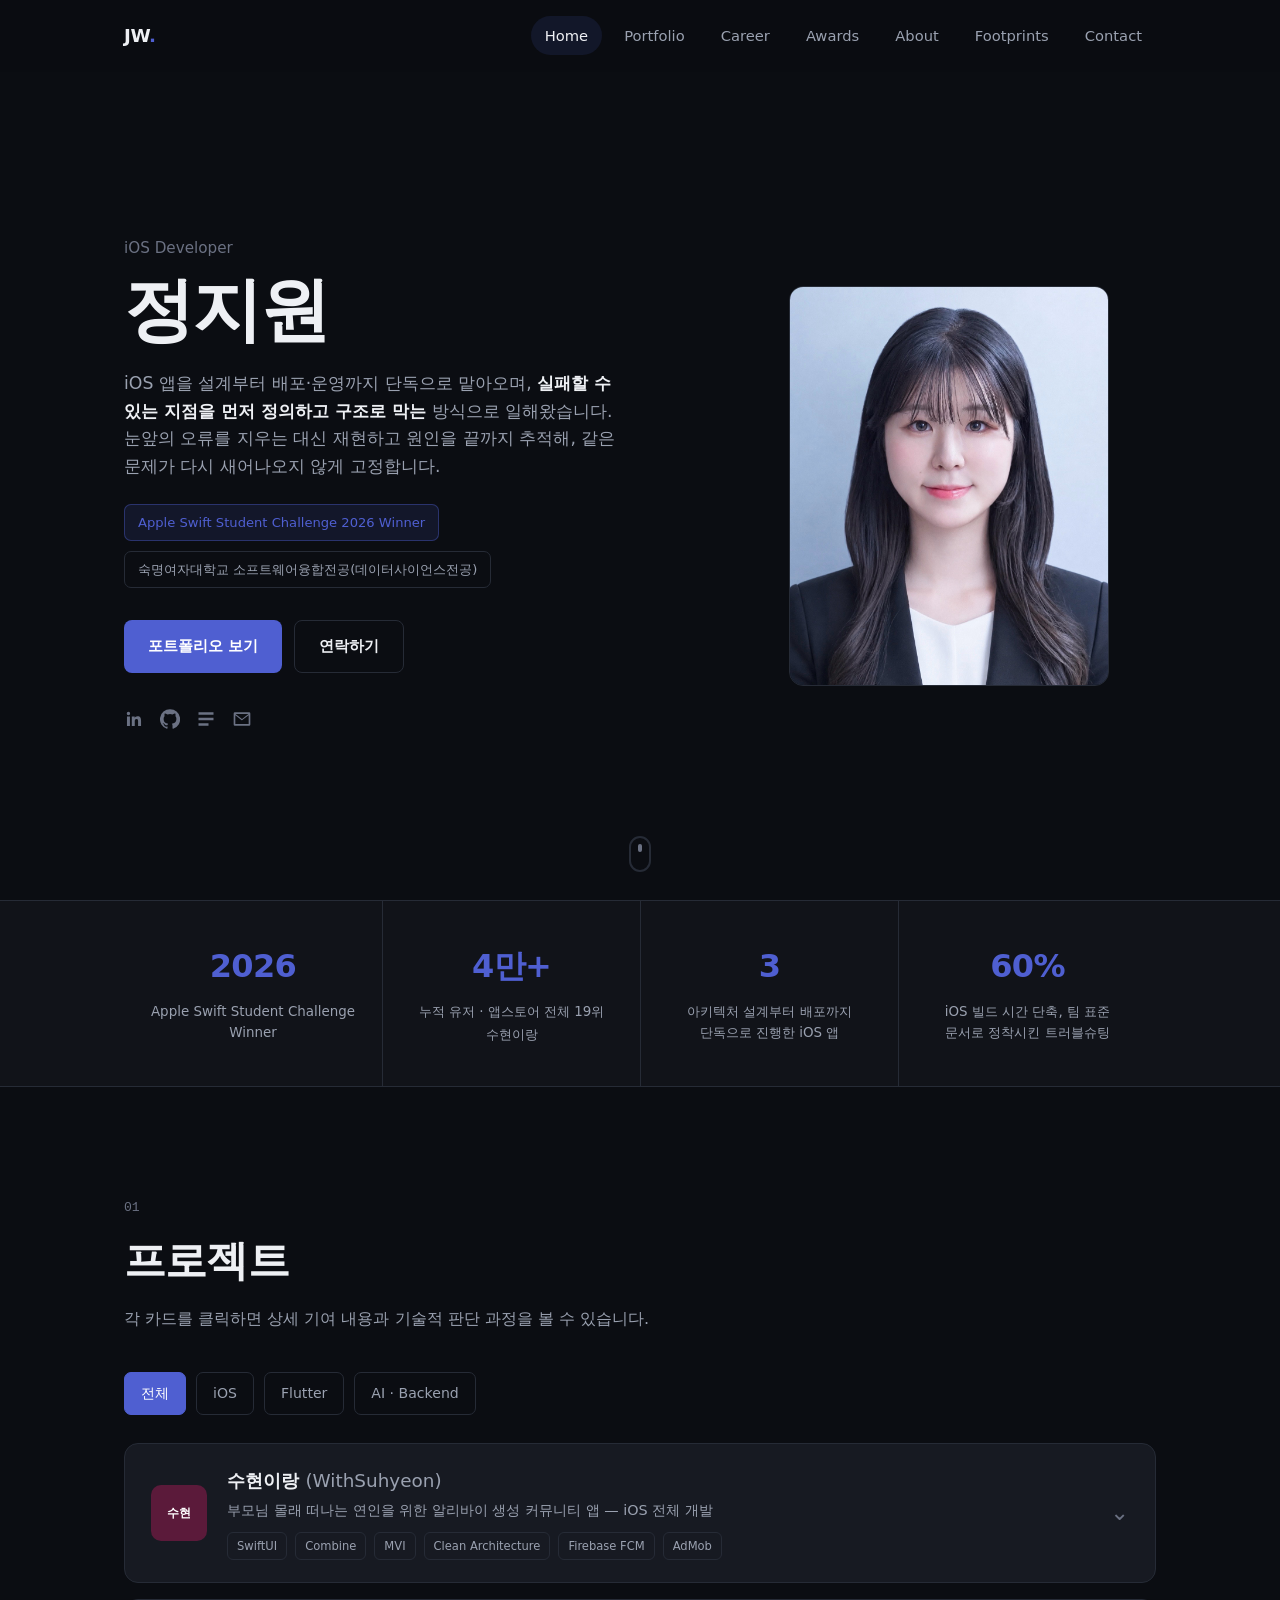
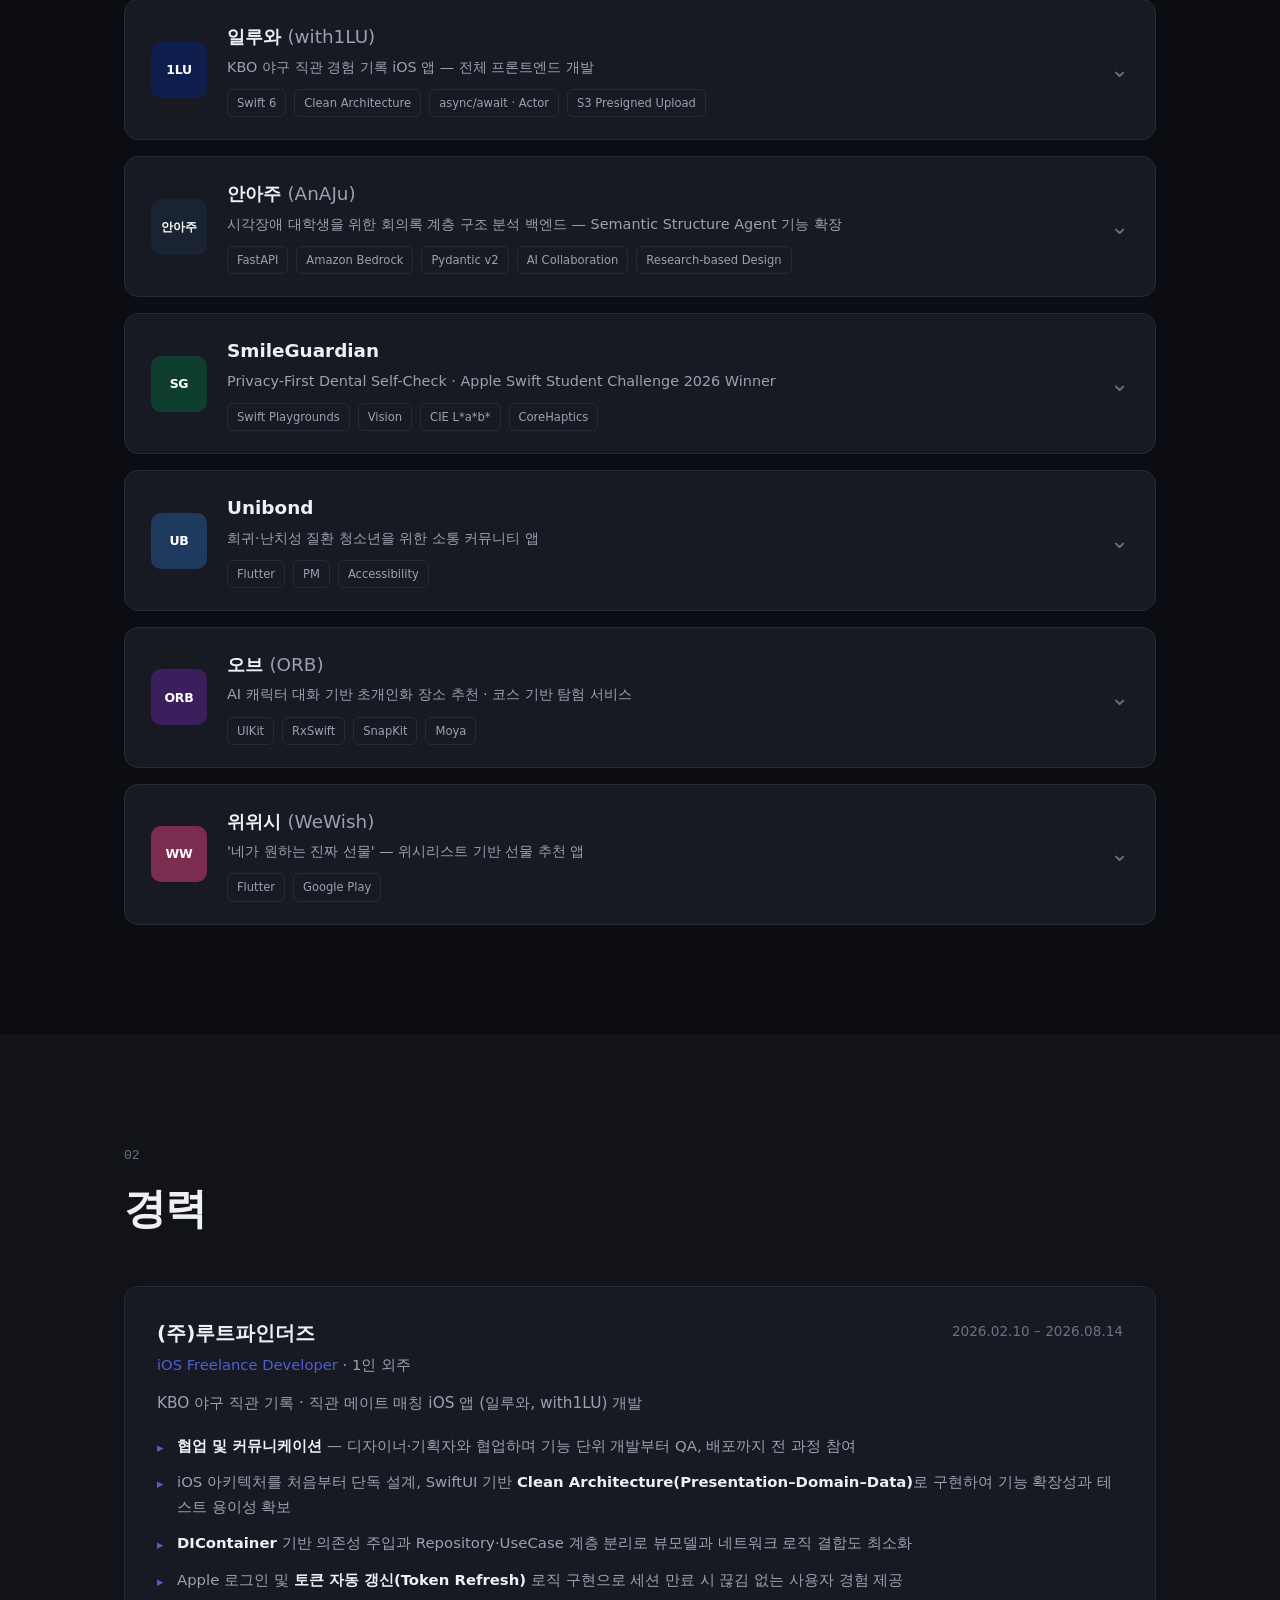
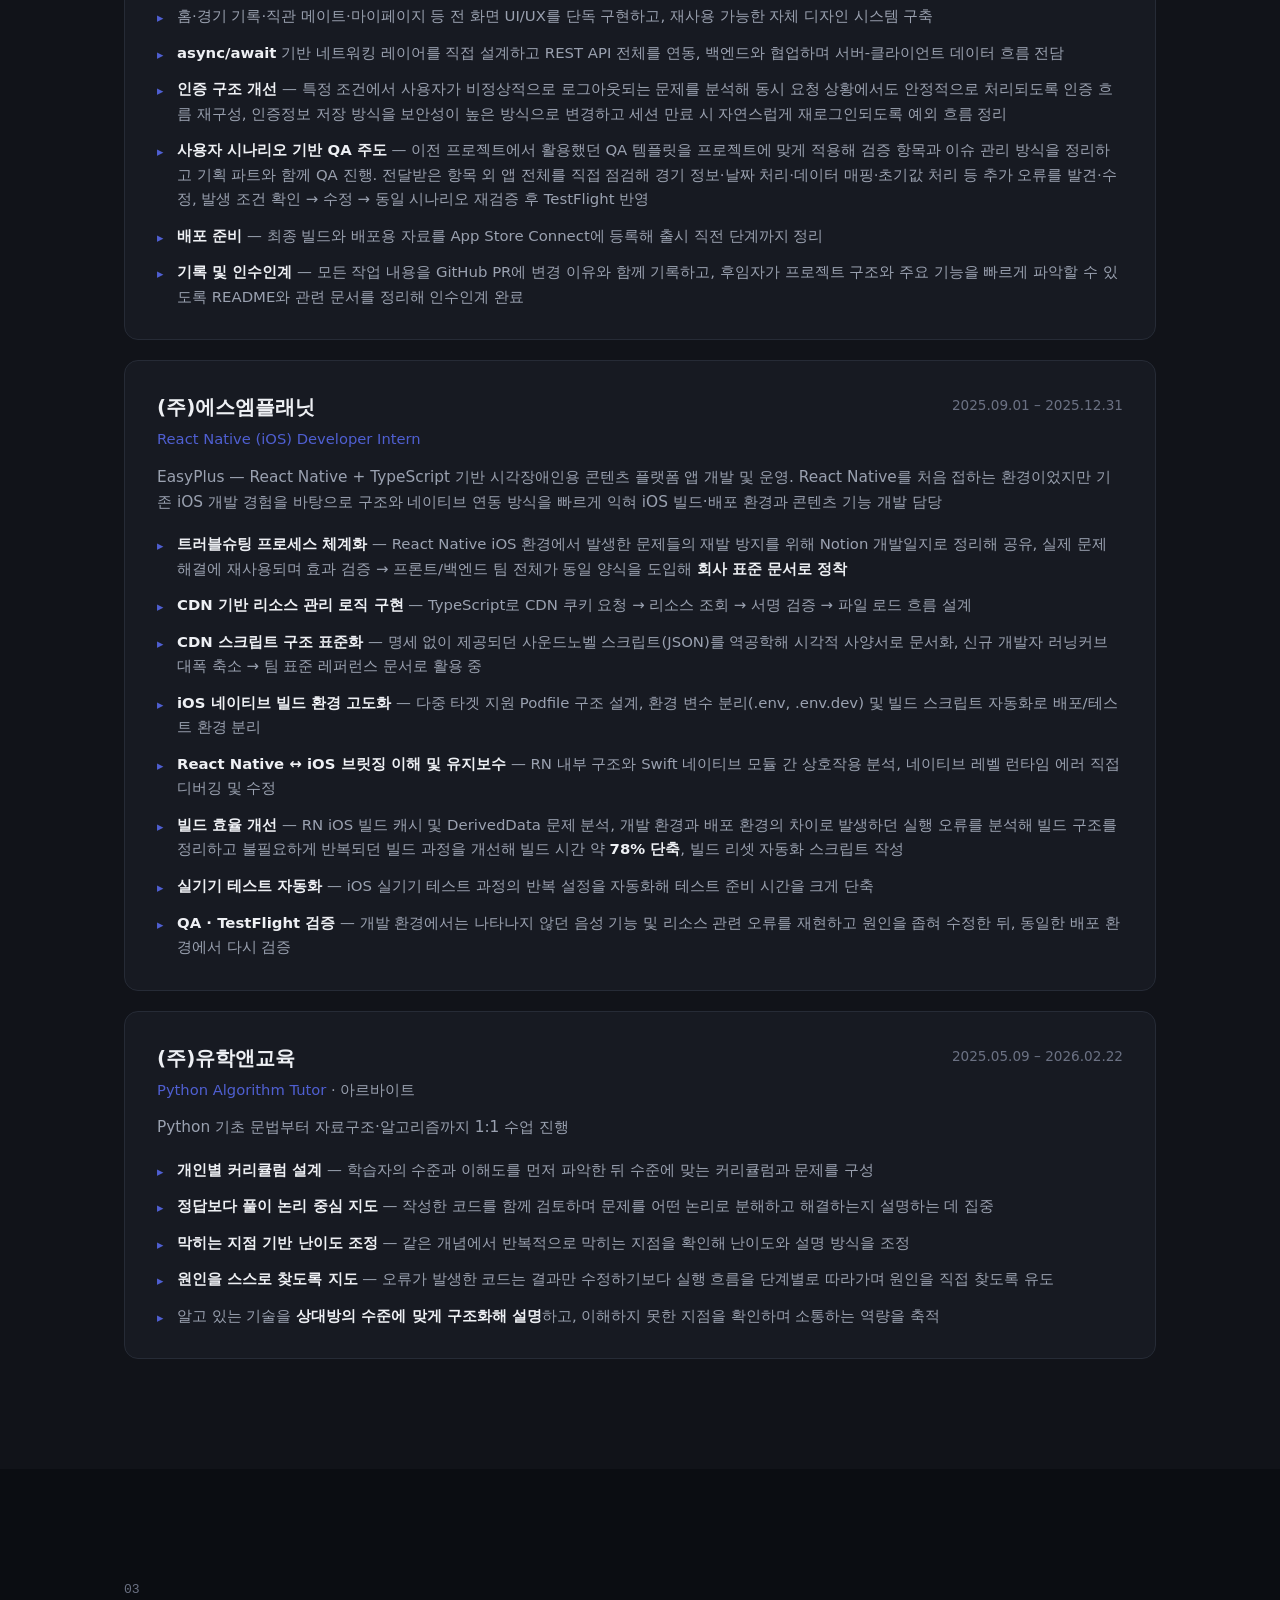
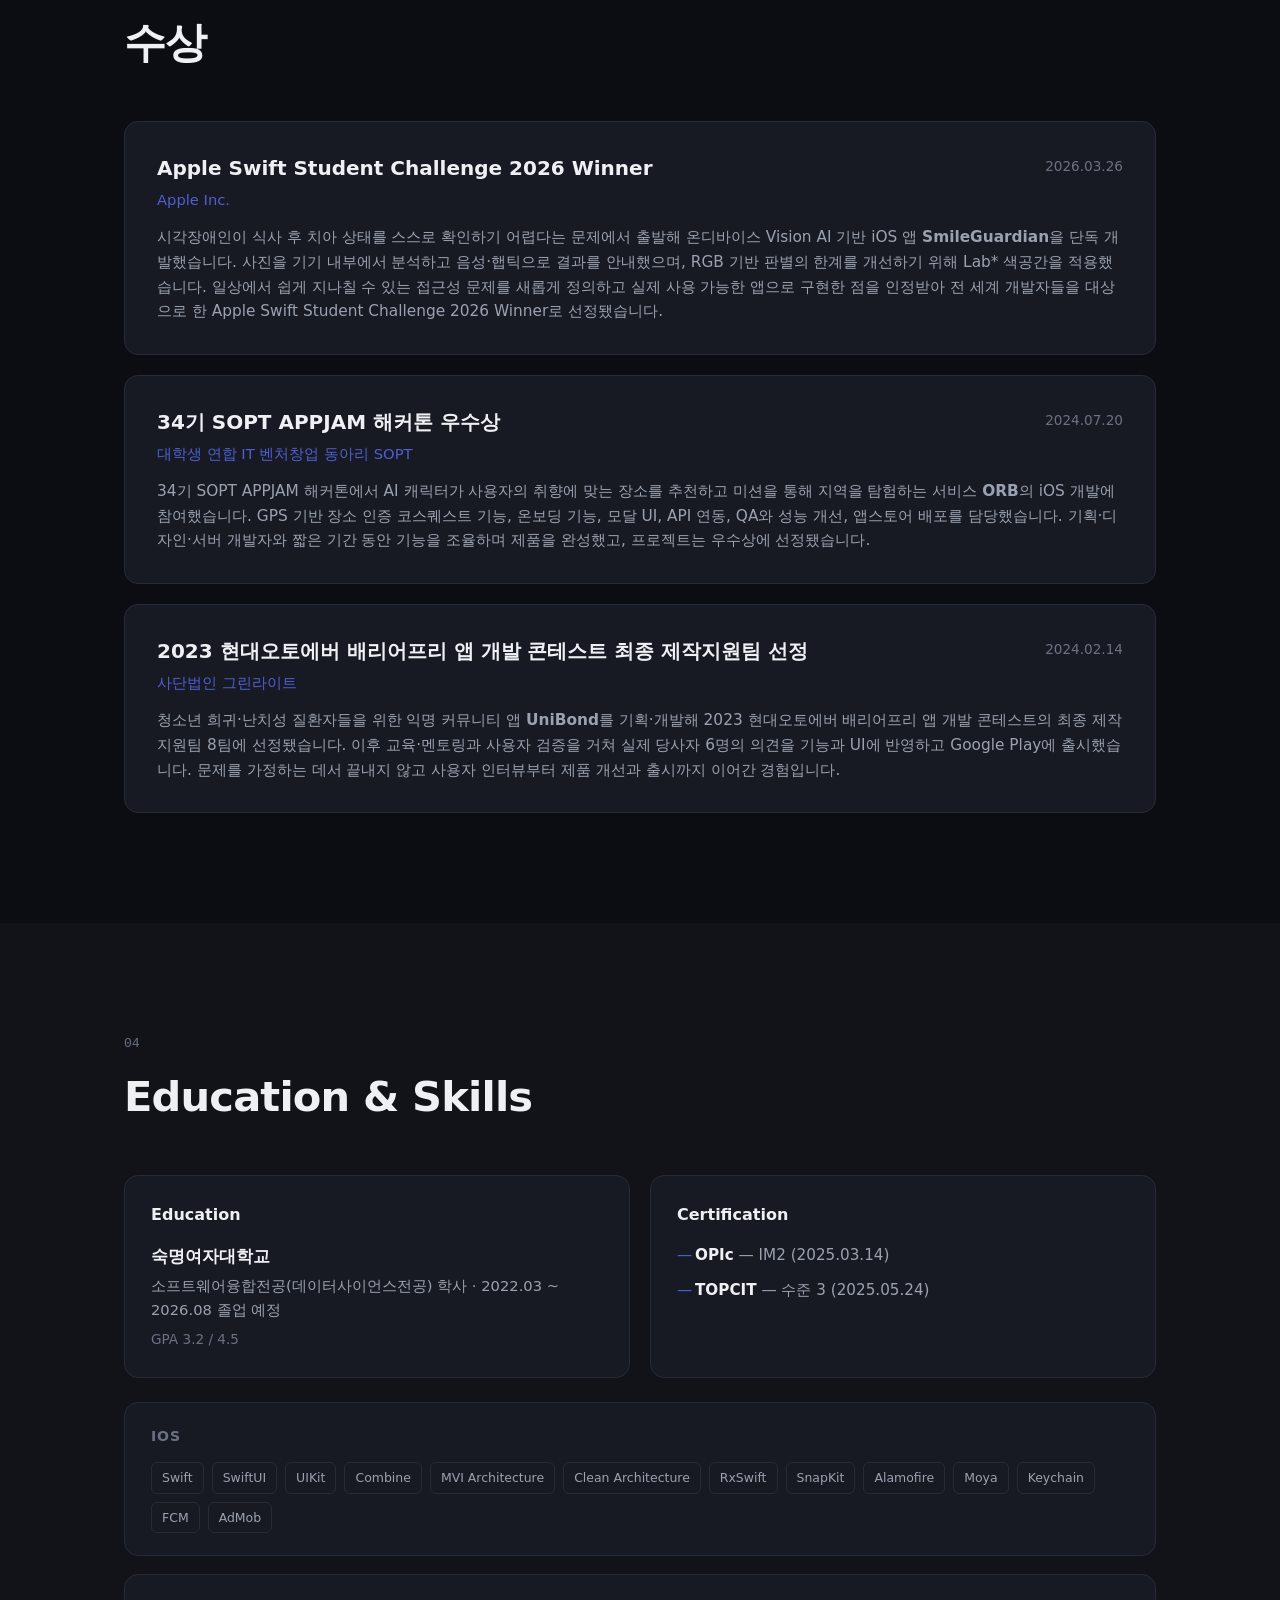
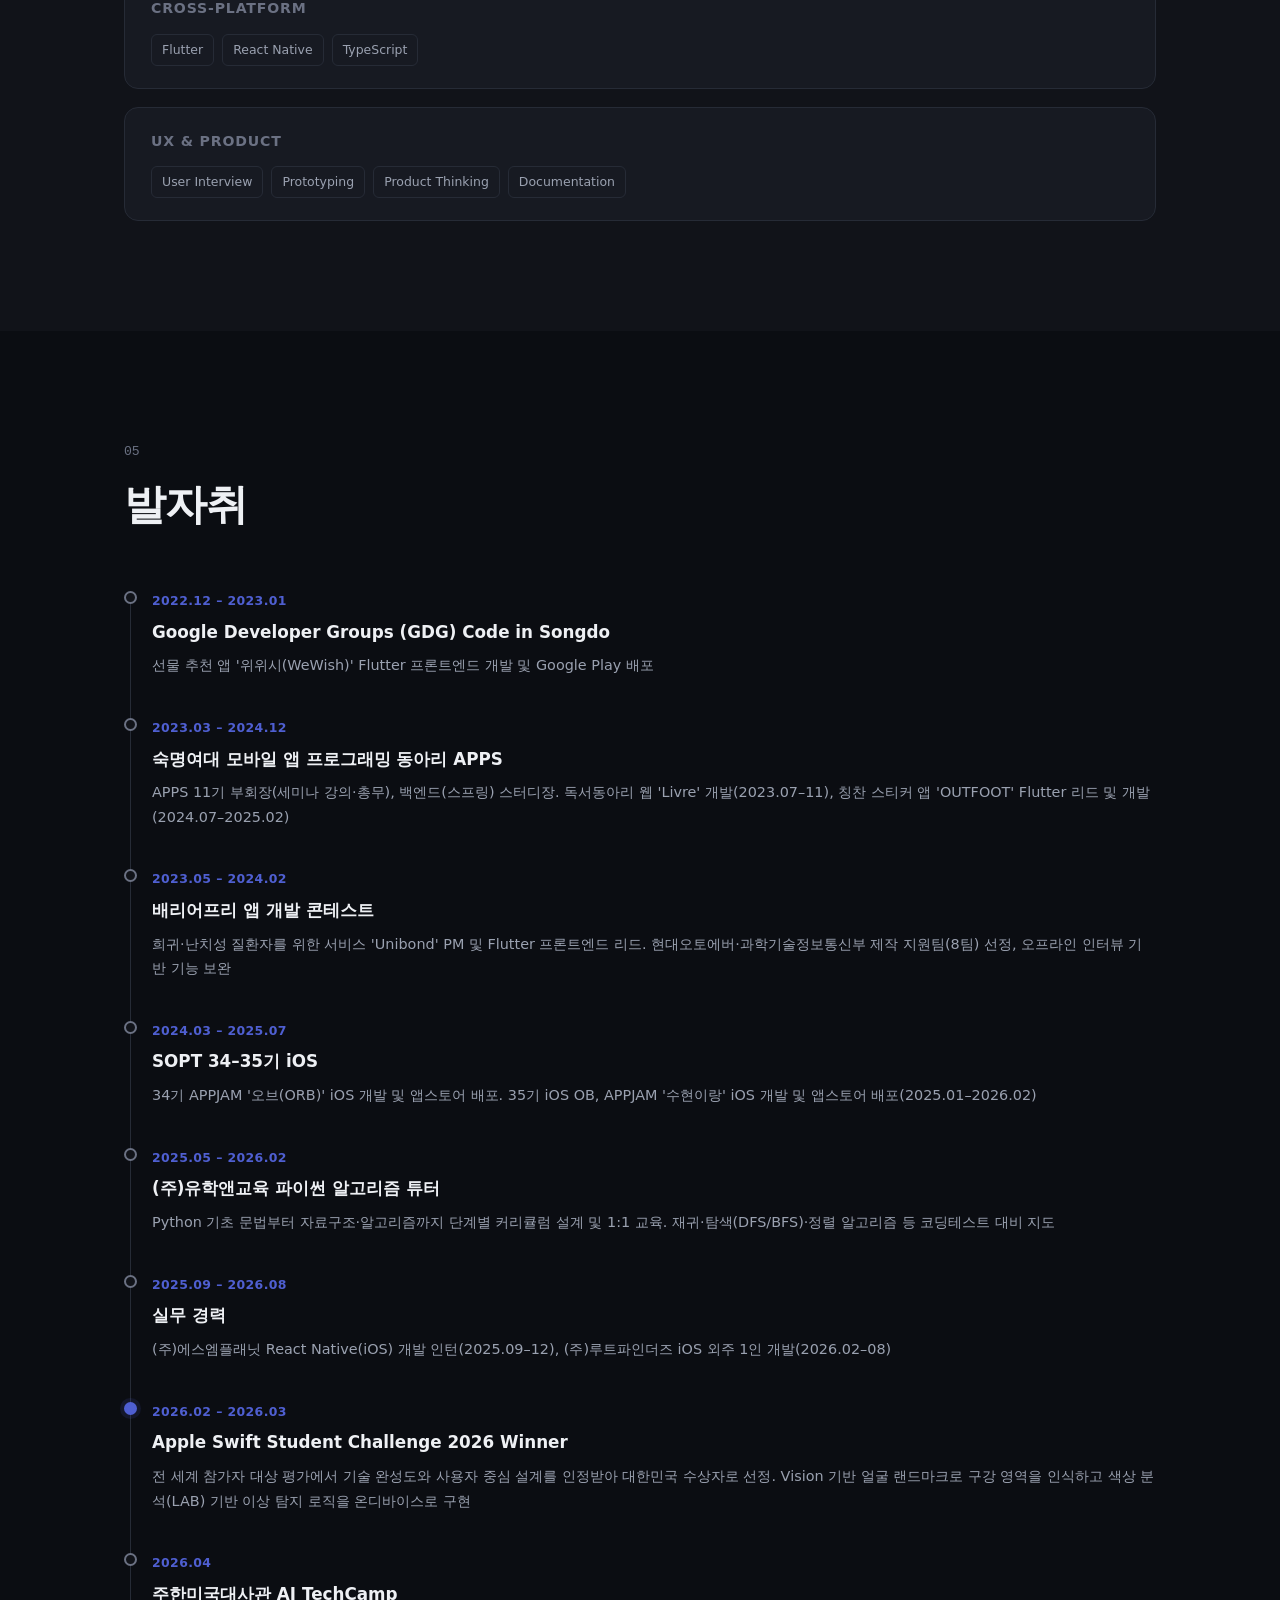
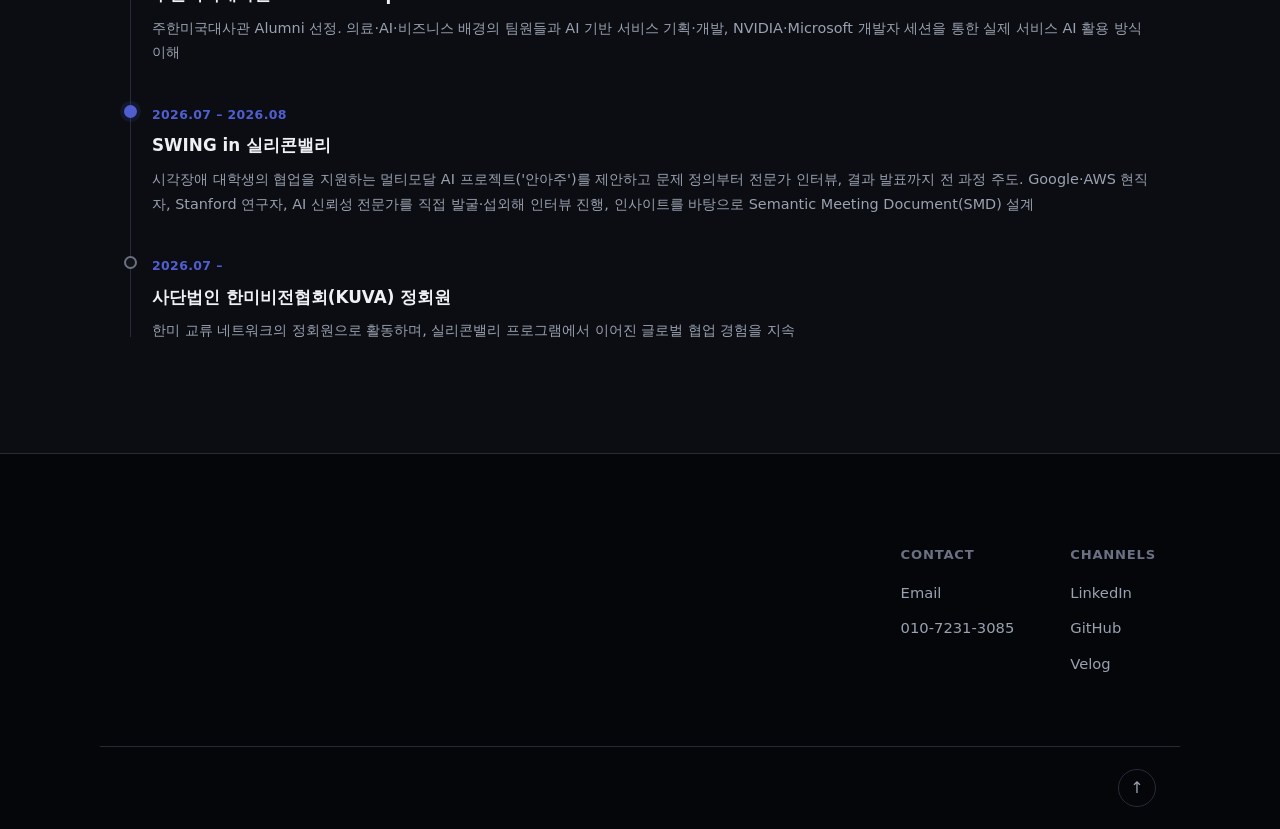
==== commit 737e55a3: "Add awards section with three awards Co-Authored-By: Claude Opus 5 <noreply@anthropic.com>" ====
--- a/index.html
+++ b/index.html
@@ -20,6 +20,7 @@
       <a href="#home" class="nav-link" data-nav>Home</a>
       <a href="#portfolio" class="nav-link" data-nav>Portfolio</a>
       <a href="#career" class="nav-link" data-nav>Career</a>
+      <a href="#awards" class="nav-link" data-nav>Awards</a>
       <a href="#about" class="nav-link" data-nav>About</a>
       <a href="#footprints" class="nav-link" data-nav>Footprints</a>
       <a href="#contact" class="nav-link" data-nav>Contact</a>
@@ -35,6 +36,7 @@
   <a href="#home" data-nav>Home</a>
   <a href="#portfolio" data-nav>Portfolio</a>
   <a href="#career" data-nav>Career</a>
+  <a href="#awards" data-nav>Awards</a>
   <a href="#about" data-nav>About</a>
   <a href="#footprints" data-nav>Footprints</a>
   <a href="#contact" data-nav>Contact</a>
@@ -675,10 +677,55 @@
   </div>
 </section>
 
-<!-- ================= ABOUT (Education / Cert / Skills) ================= -->
-<section id="about" class="section">
+<!-- ================= AWARDS ================= -->
+<section id="awards" class="section">
   <div class="container">
     <p class="section-eyebrow reveal">03</p>
+    <h2 class="section-title reveal">수상</h2>
+
+    <div class="career-list">
+
+      <article class="career-card reveal">
+        <div class="career-head">
+          <div>
+            <h3>Apple Swift Student Challenge 2026 Winner</h3>
+            <p class="career-role">Apple Inc.</p>
+          </div>
+          <span class="career-period">2026.03.26</span>
+        </div>
+        <p class="career-desc">시각장애인이 식사 후 치아 상태를 스스로 확인하기 어렵다는 문제에서 출발해 온디바이스 Vision AI 기반 iOS 앱 <strong>SmileGuardian</strong>을 단독 개발했습니다. 사진을 기기 내부에서 분석하고 음성·햅틱으로 결과를 안내했으며, RGB 기반 판별의 한계를 개선하기 위해 Lab* 색공간을 적용했습니다. 일상에서 쉽게 지나칠 수 있는 접근성 문제를 새롭게 정의하고 실제 사용 가능한 앱으로 구현한 점을 인정받아 전 세계 개발자들을 대상으로 한 Apple Swift Student Challenge 2026 Winner로 선정됐습니다.</p>
+      </article>
+
+      <article class="career-card reveal">
+        <div class="career-head">
+          <div>
+            <h3>34기 SOPT APPJAM 해커톤 우수상</h3>
+            <p class="career-role">대학생 연합 IT 벤처창업 동아리 SOPT</p>
+          </div>
+          <span class="career-period">2024.07.20</span>
+        </div>
+        <p class="career-desc">34기 SOPT APPJAM 해커톤에서 AI 캐릭터가 사용자의 취향에 맞는 장소를 추천하고 미션을 통해 지역을 탐험하는 서비스 <strong>ORB</strong>의 iOS 개발에 참여했습니다. GPS 기반 장소 인증 코스퀘스트 기능, 온보딩 기능, 모달 UI, API 연동, QA와 성능 개선, 앱스토어 배포를 담당했습니다. 기획·디자인·서버 개발자와 짧은 기간 동안 기능을 조율하며 제품을 완성했고, 프로젝트는 우수상에 선정됐습니다.</p>
+      </article>
+
+      <article class="career-card reveal">
+        <div class="career-head">
+          <div>
+            <h3>2023 현대오토에버 배리어프리 앱 개발 콘테스트 최종 제작지원팀 선정</h3>
+            <p class="career-role">사단법인 그린라이트</p>
+          </div>
+          <span class="career-period">2024.02.14</span>
+        </div>
+        <p class="career-desc">청소년 희귀·난치성 질환자들을 위한 익명 커뮤니티 앱 <strong>UniBond</strong>를 기획·개발해 2023 현대오토에버 배리어프리 앱 개발 콘테스트의 최종 제작지원팀 8팀에 선정됐습니다. 이후 교육·멘토링과 사용자 검증을 거쳐 실제 당사자 6명의 의견을 기능과 UI에 반영하고 Google Play에 출시했습니다. 문제를 가정하는 데서 끝내지 않고 사용자 인터뷰부터 제품 개선과 출시까지 이어간 경험입니다.</p>
+      </article>
+
+    </div>
+  </div>
+</section>
+
+<!-- ================= ABOUT (Education / Cert / Skills) ================= -->
+<section id="about" class="section section-alt">
+  <div class="container">
+    <p class="section-eyebrow reveal">04</p>
     <h2 class="section-title reveal">Education &amp; Skills</h2>
 
     <div class="about-grid">
@@ -728,9 +775,9 @@
 </section>
 
 <!-- ================= FOOTPRINTS ================= -->
-<section id="footprints" class="section section-alt">
+<section id="footprints" class="section">
   <div class="container">
-    <p class="section-eyebrow reveal">04</p>
+    <p class="section-eyebrow reveal">05</p>
     <h2 class="section-title reveal">발자취</h2>
 
     <div class="timeline">
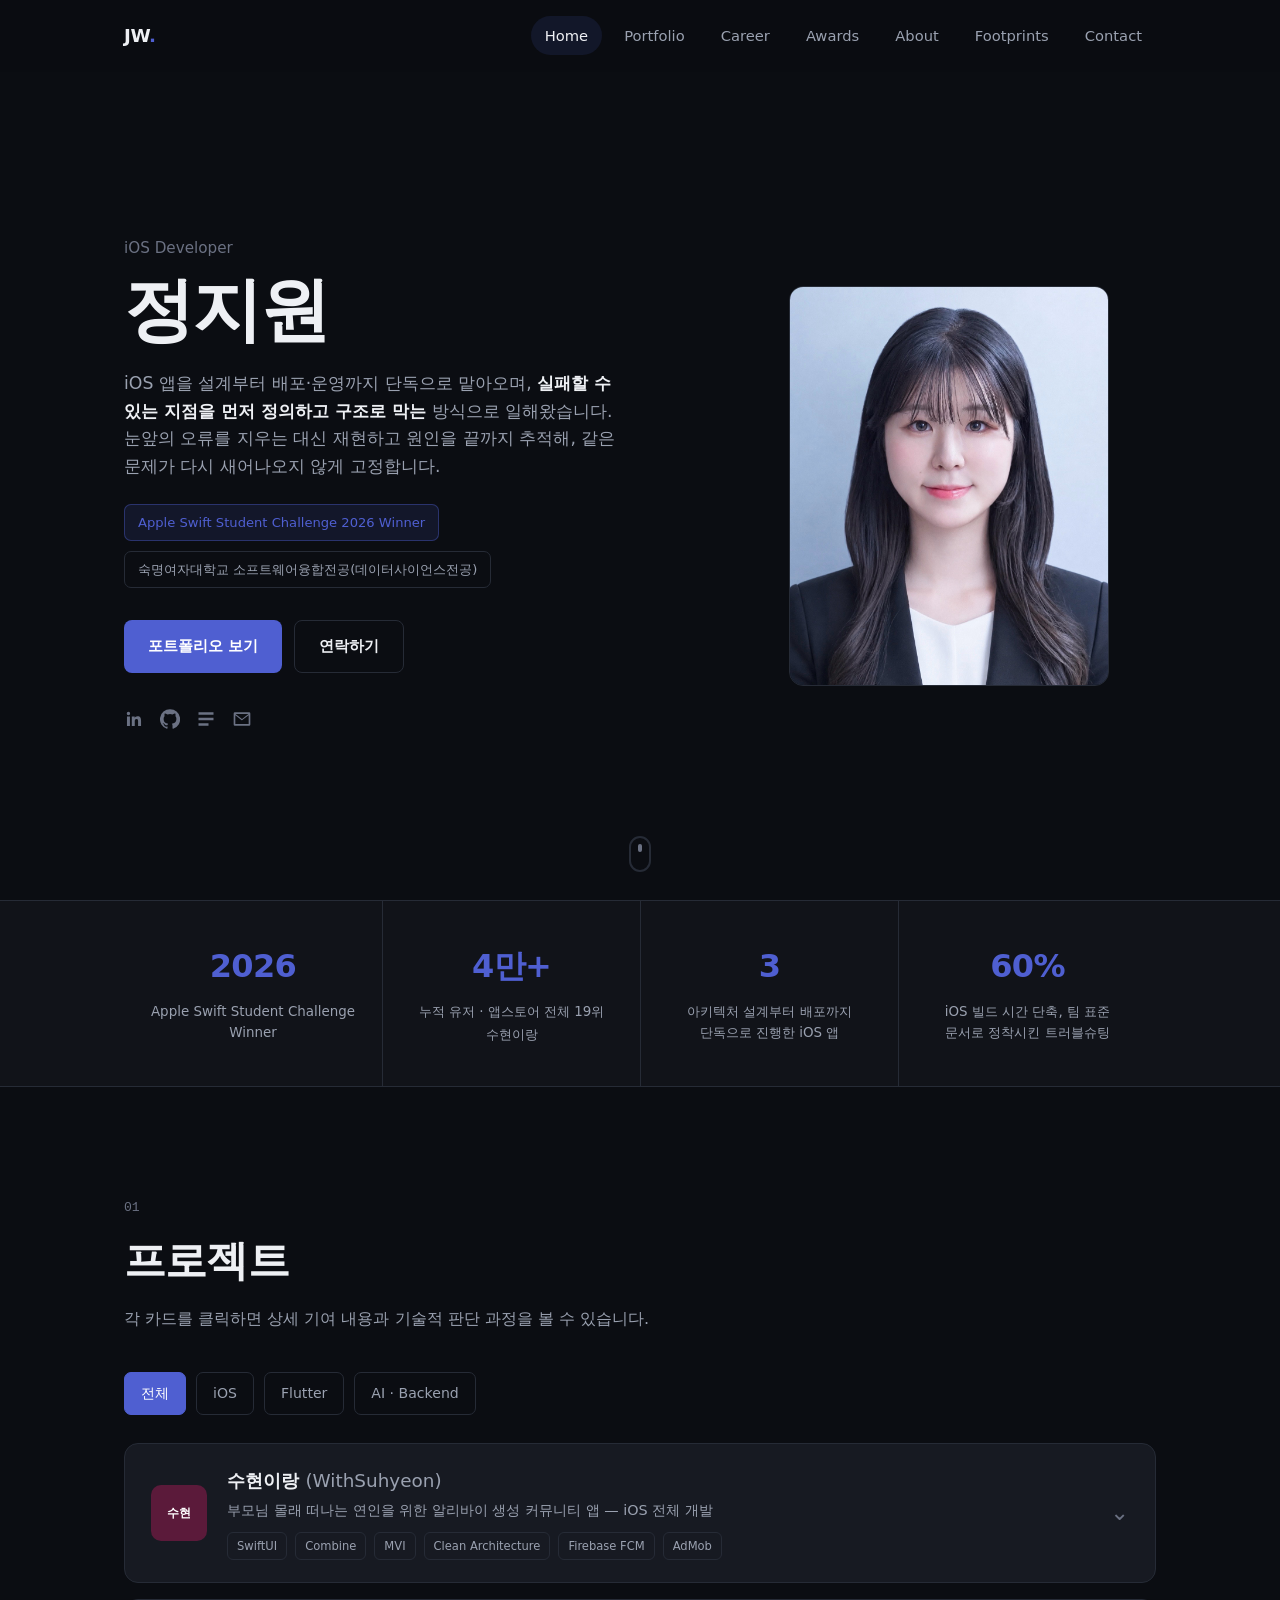
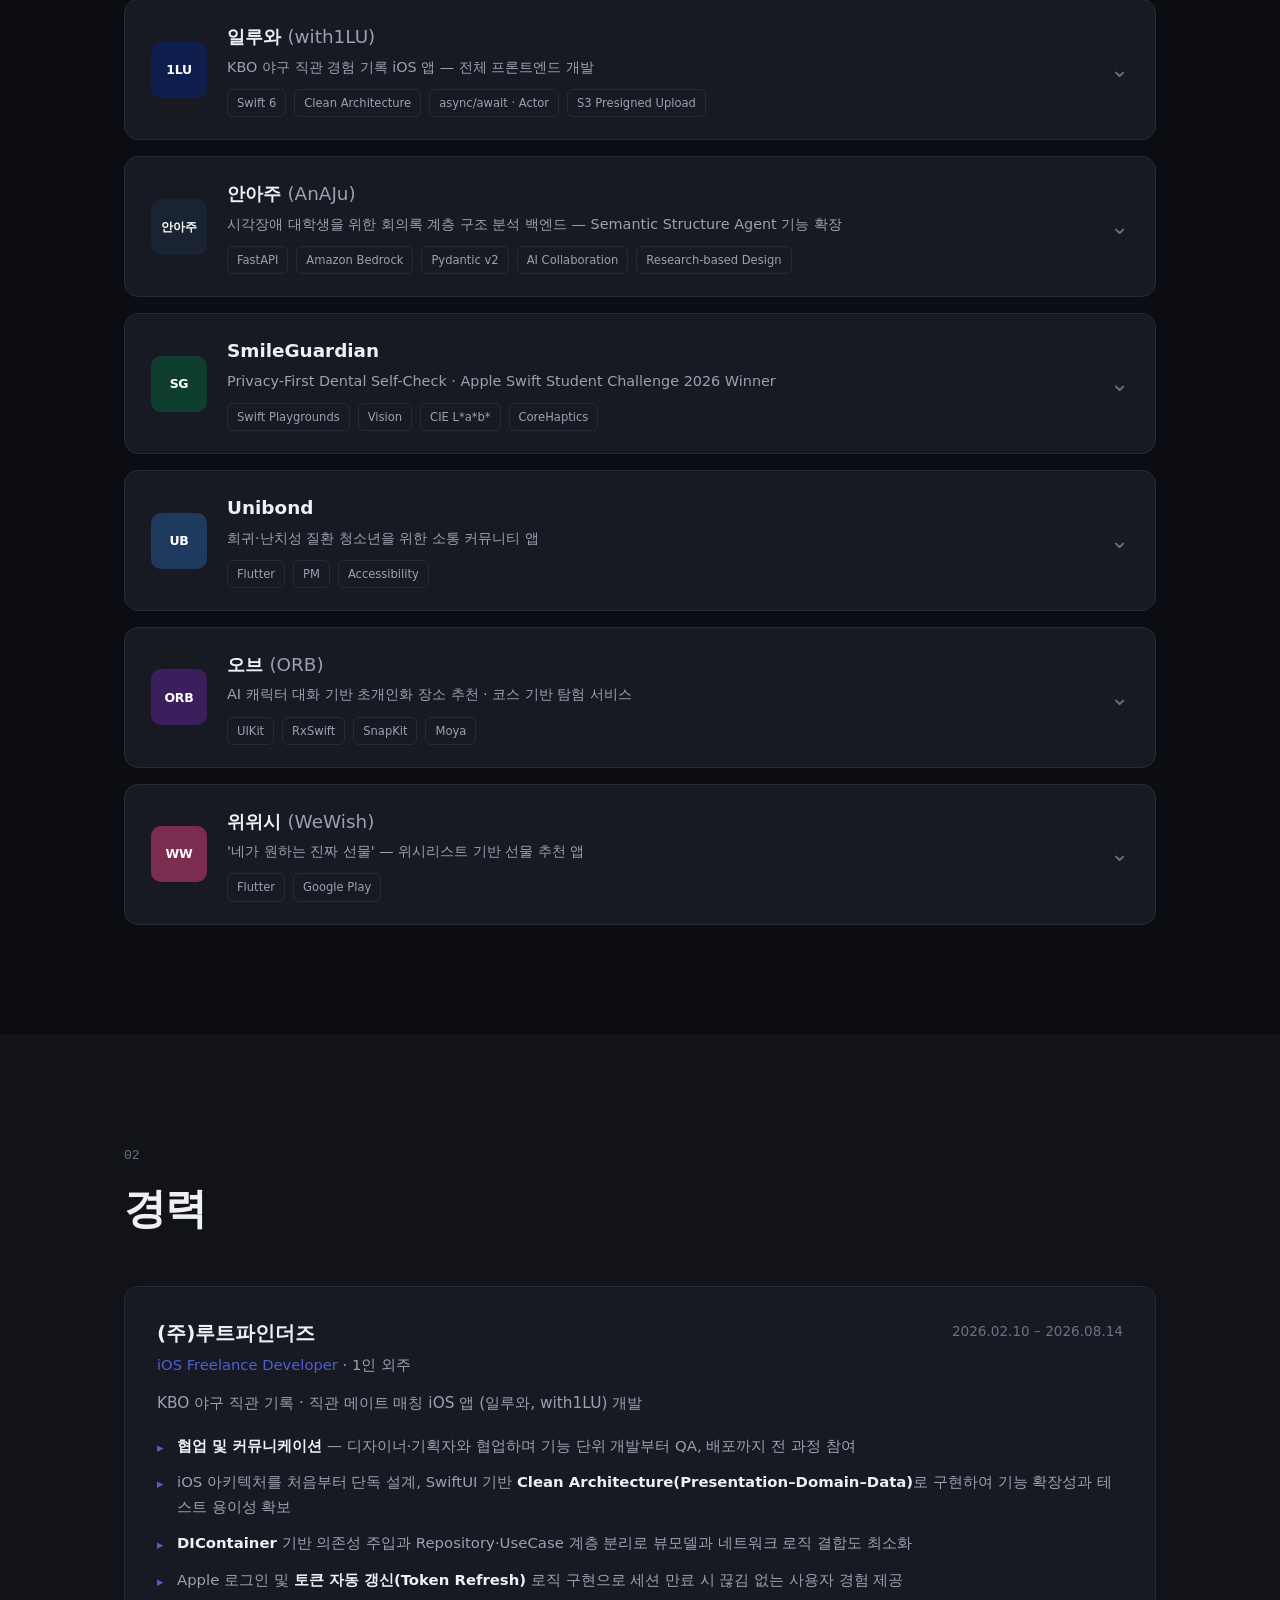
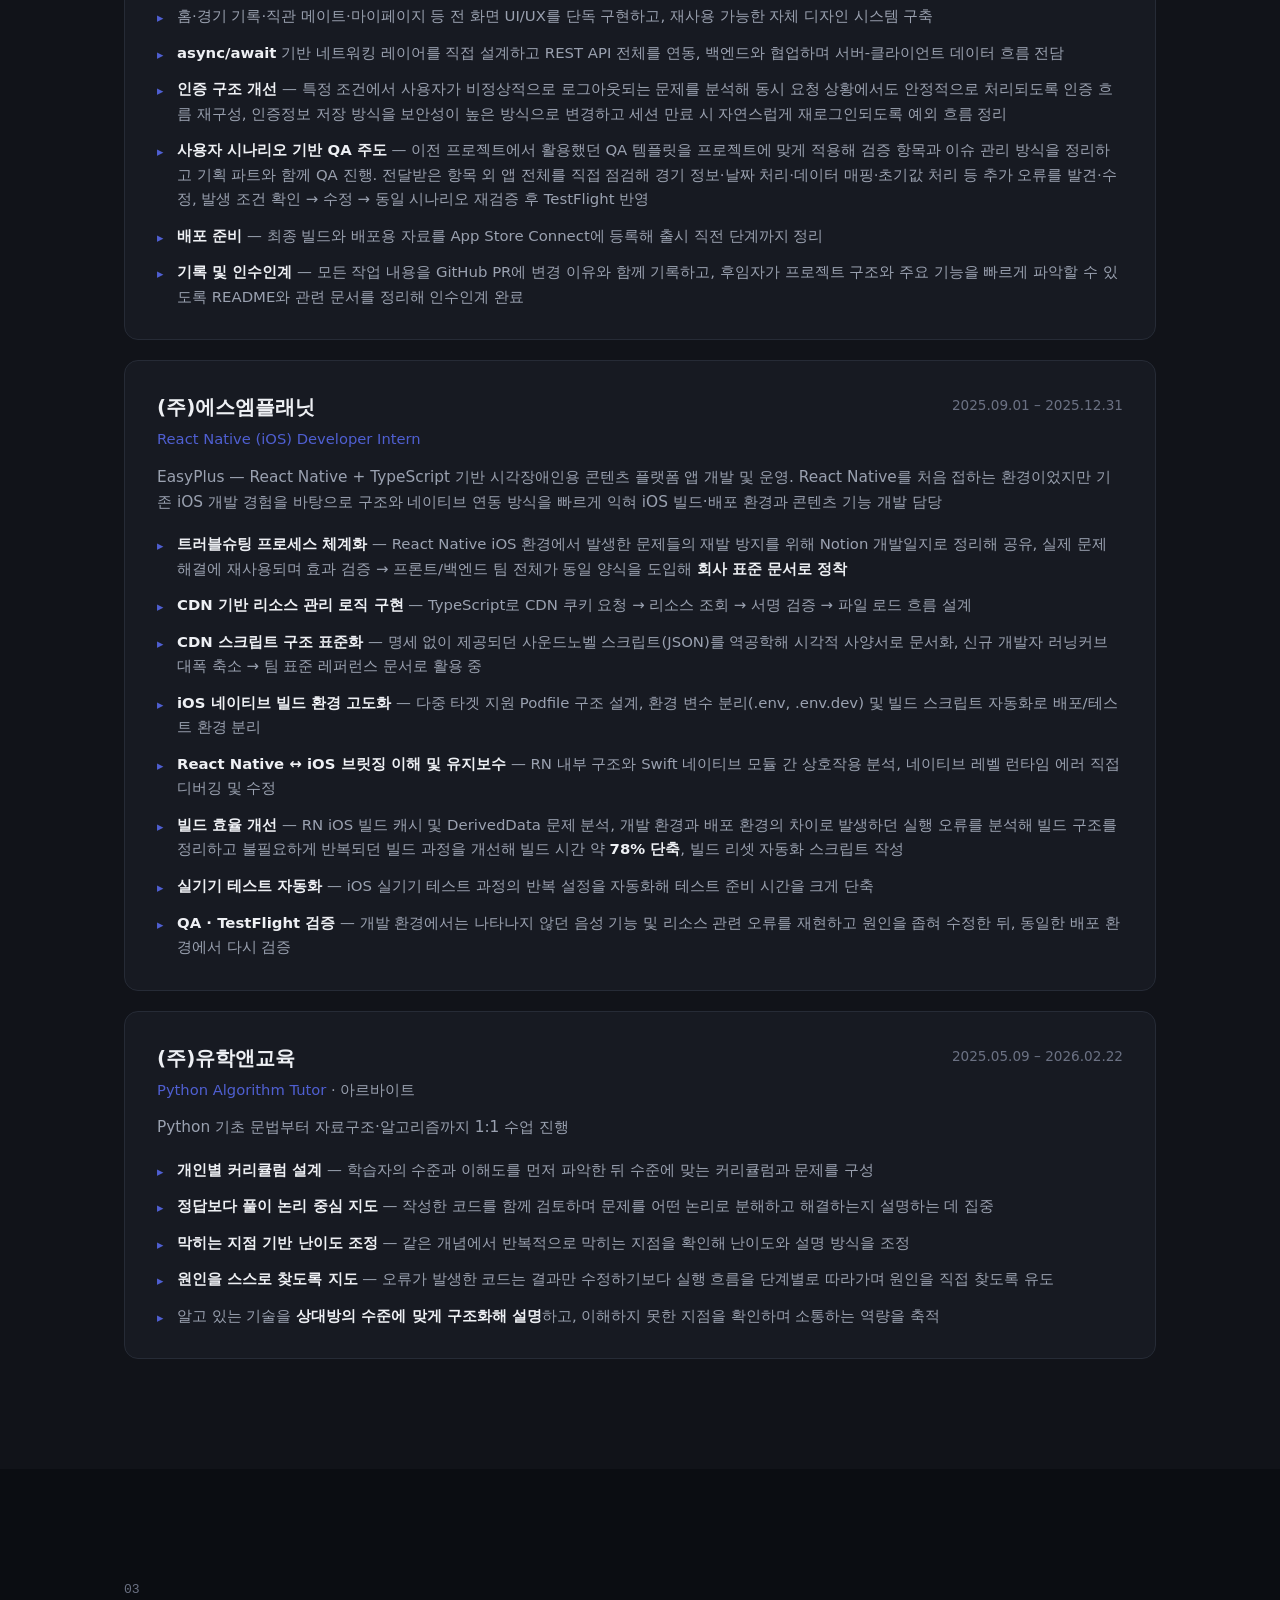
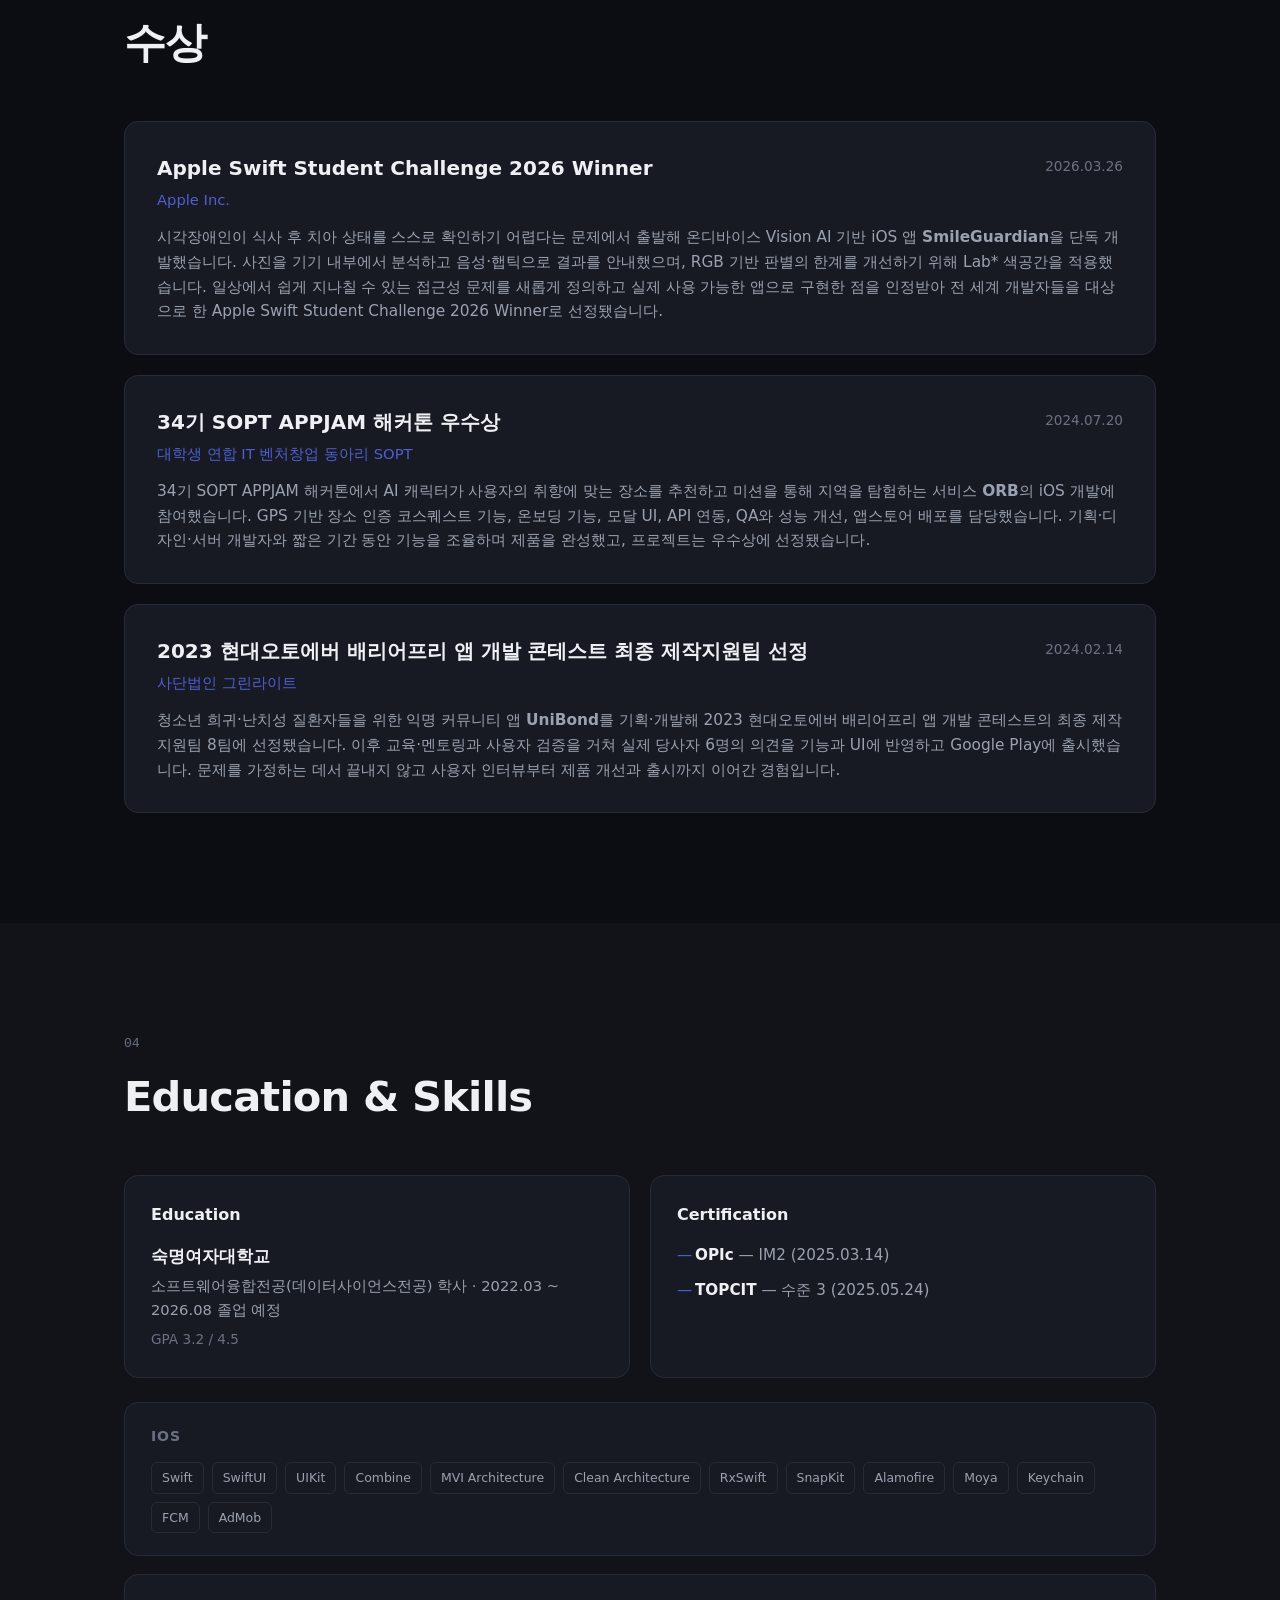
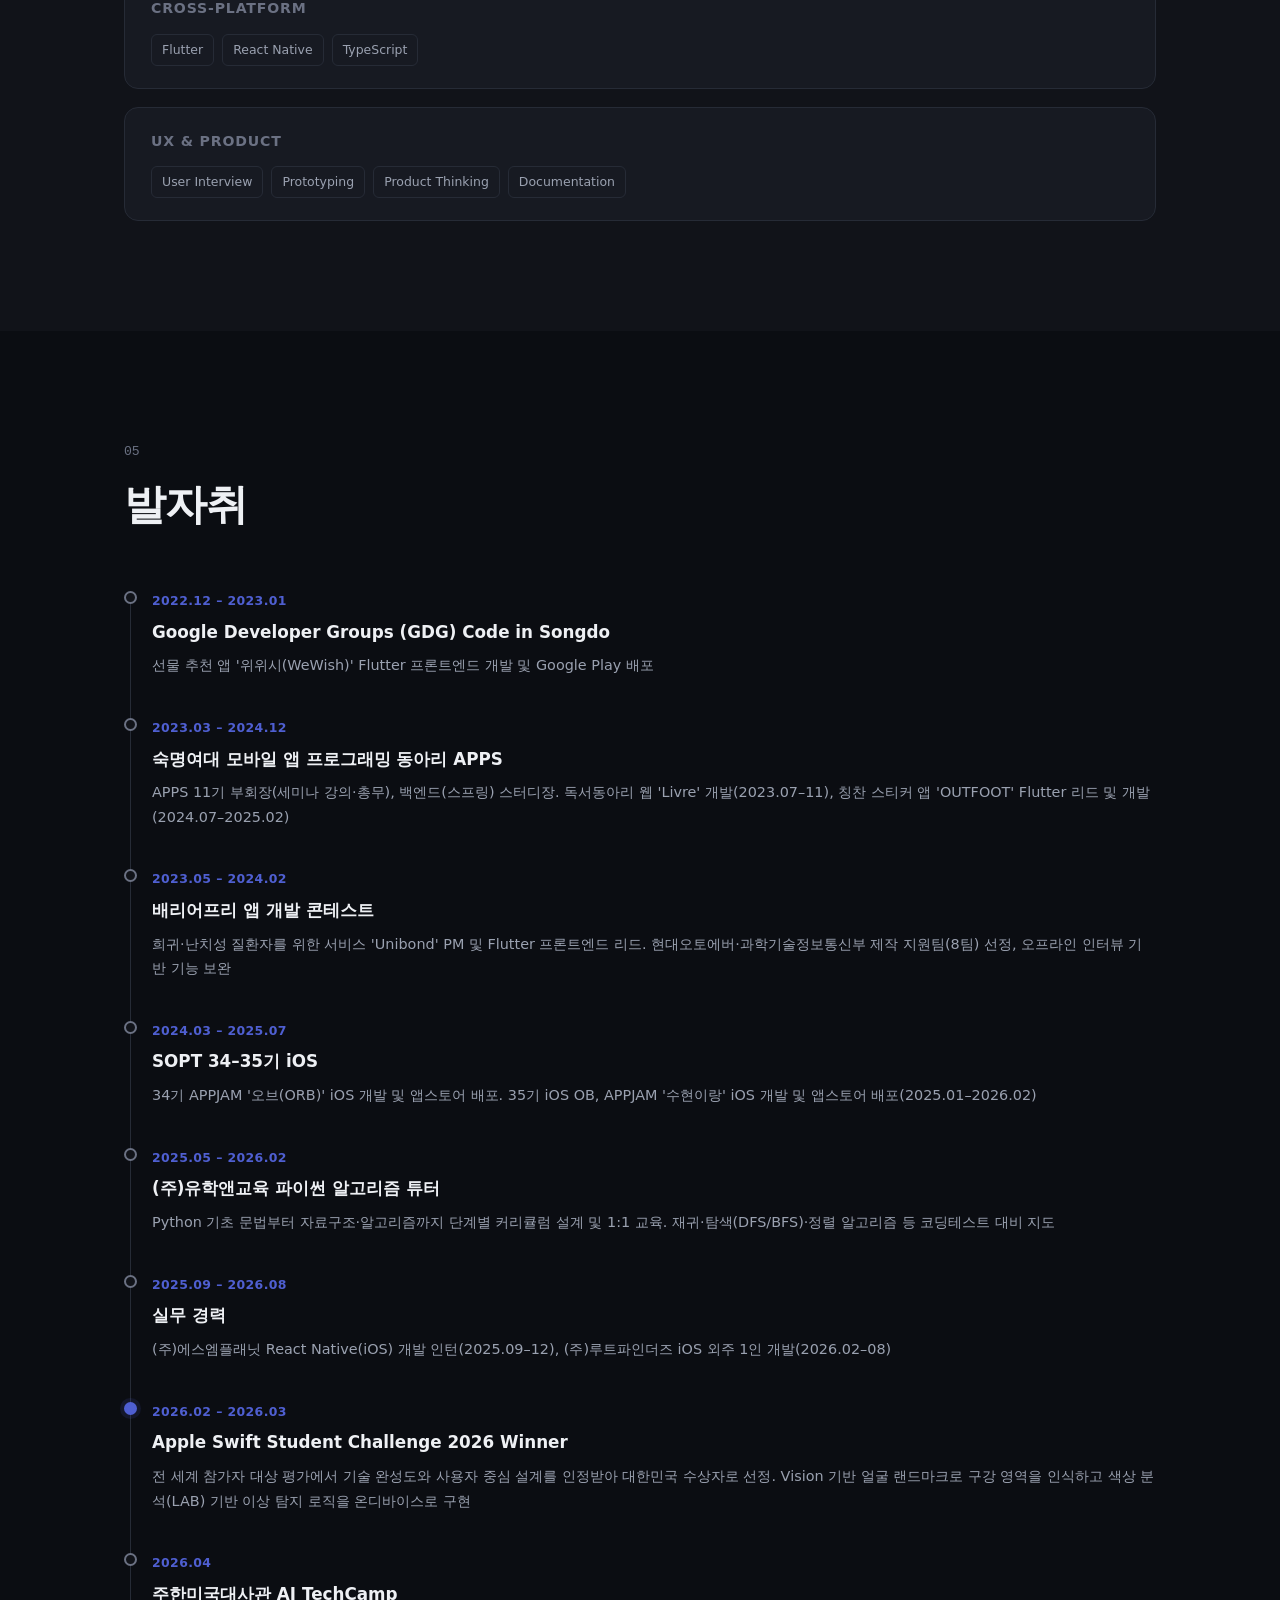
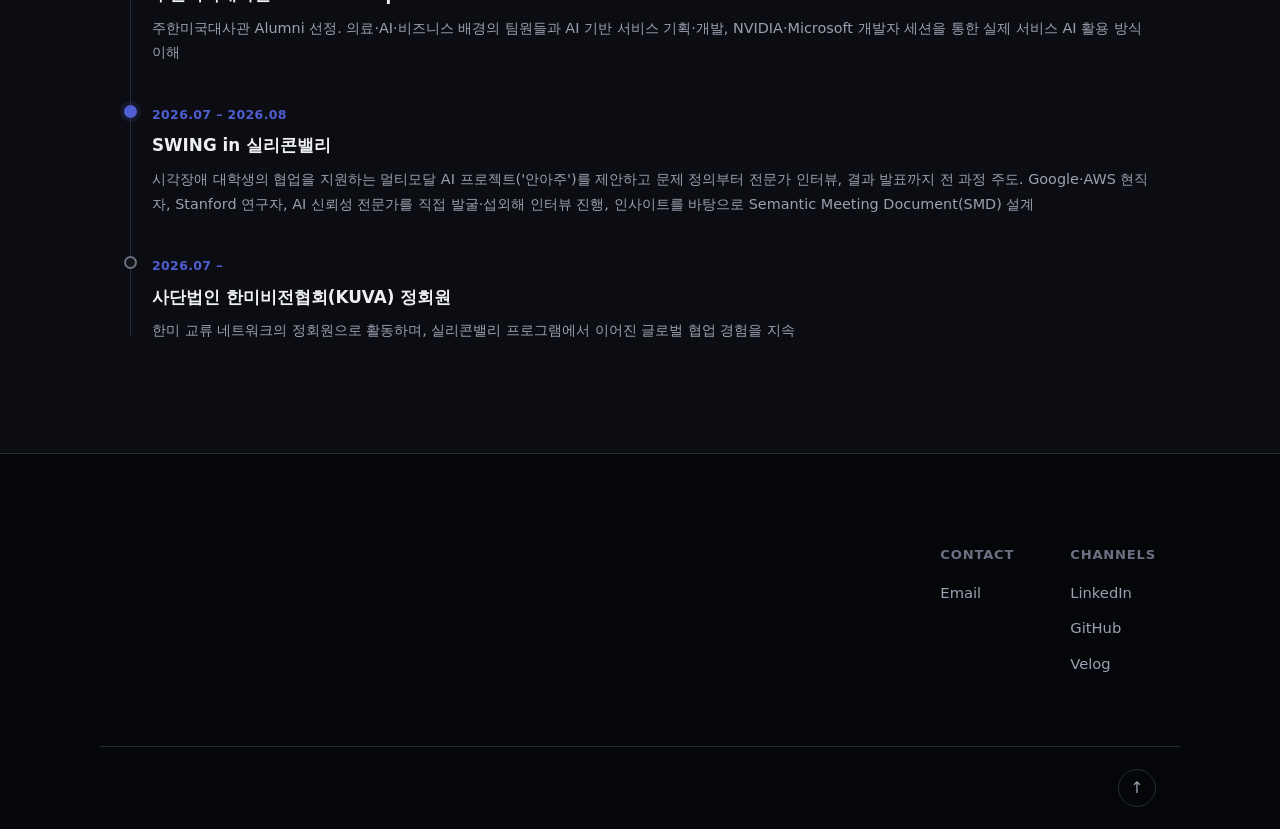
==== commit 4f0305bc: "Remove phone number from footer Co-Authored-By: Claude Opus 5 <noreply@anthropic.com>" ====
--- a/index.html
+++ b/index.html
@@ -888,7 +888,6 @@
       <div class="footer-col">
         <h4>Contact</h4>
         <a href="mailto:loopy0107@sookmyung.ac.kr">Email</a>
-        <a href="tel:010-7231-3085">010-7231-3085</a>
       </div>
       <div class="footer-col">
         <h4>Channels</h4>
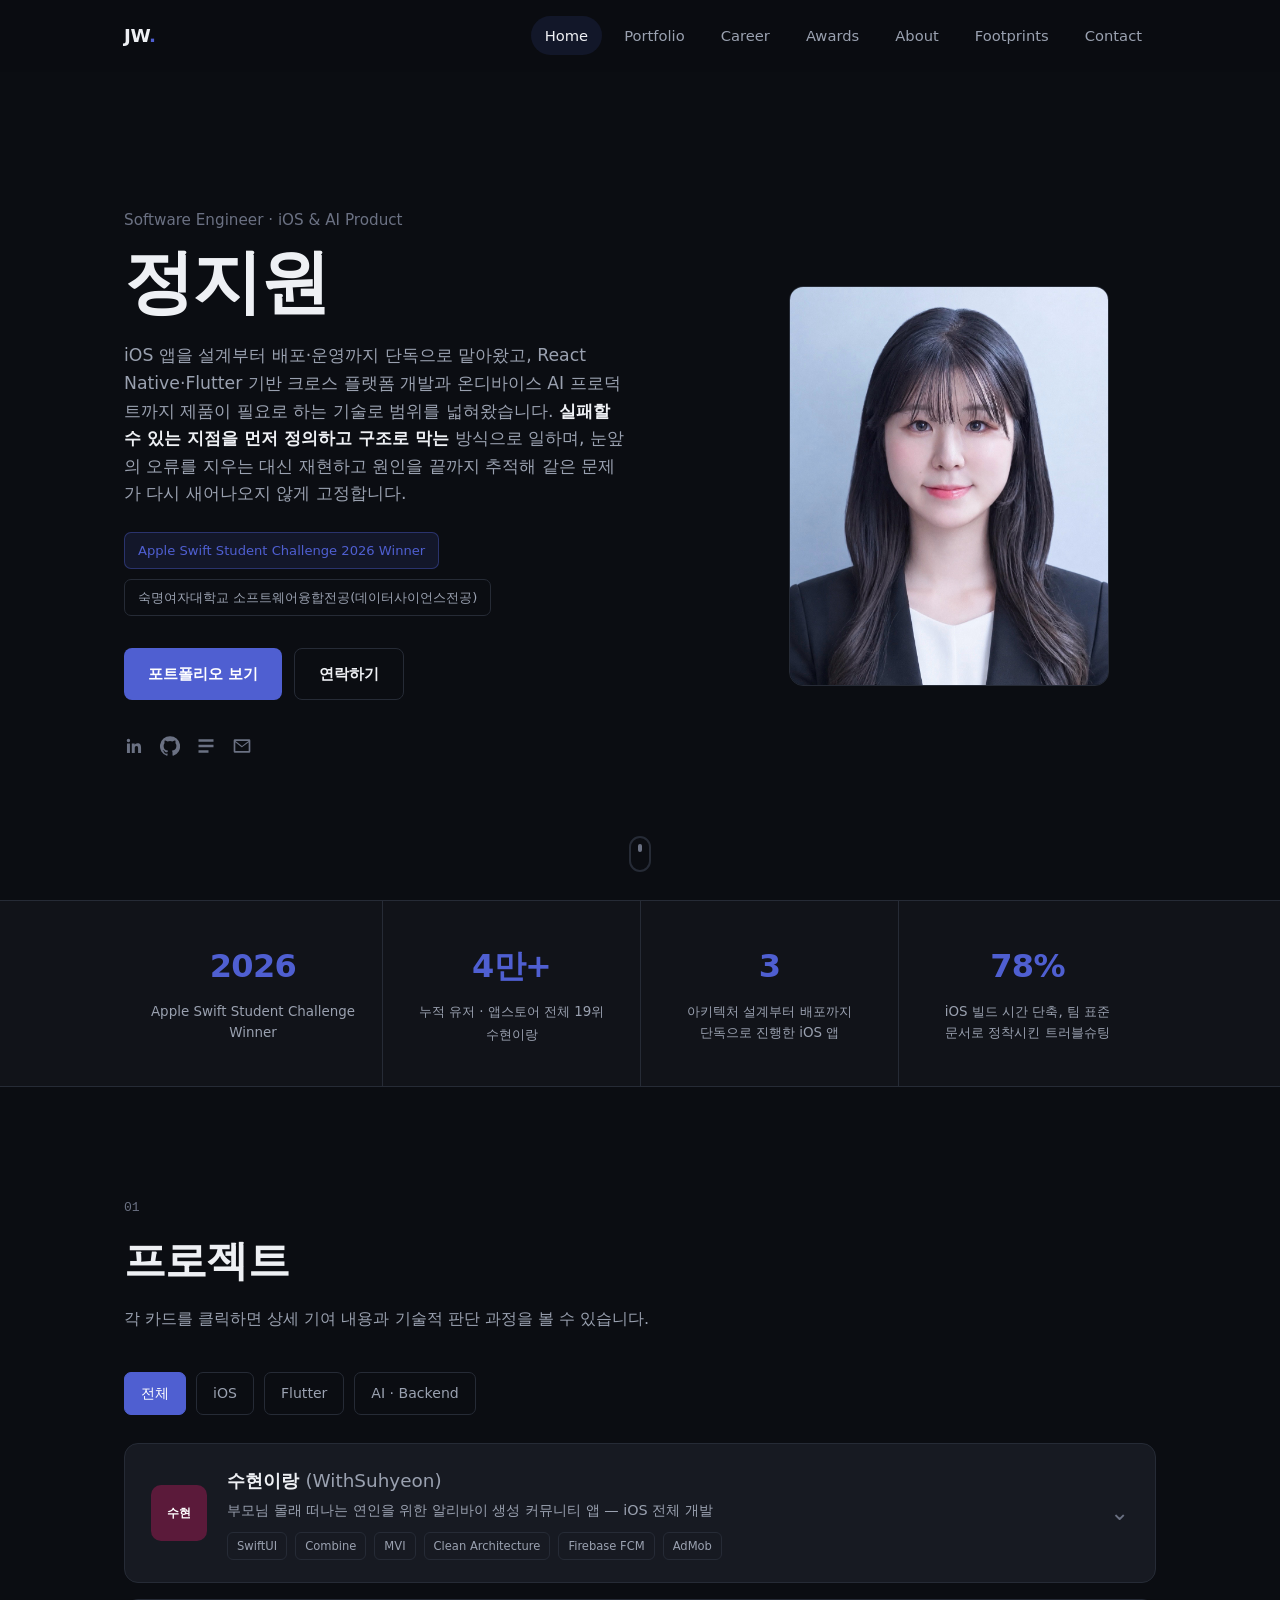
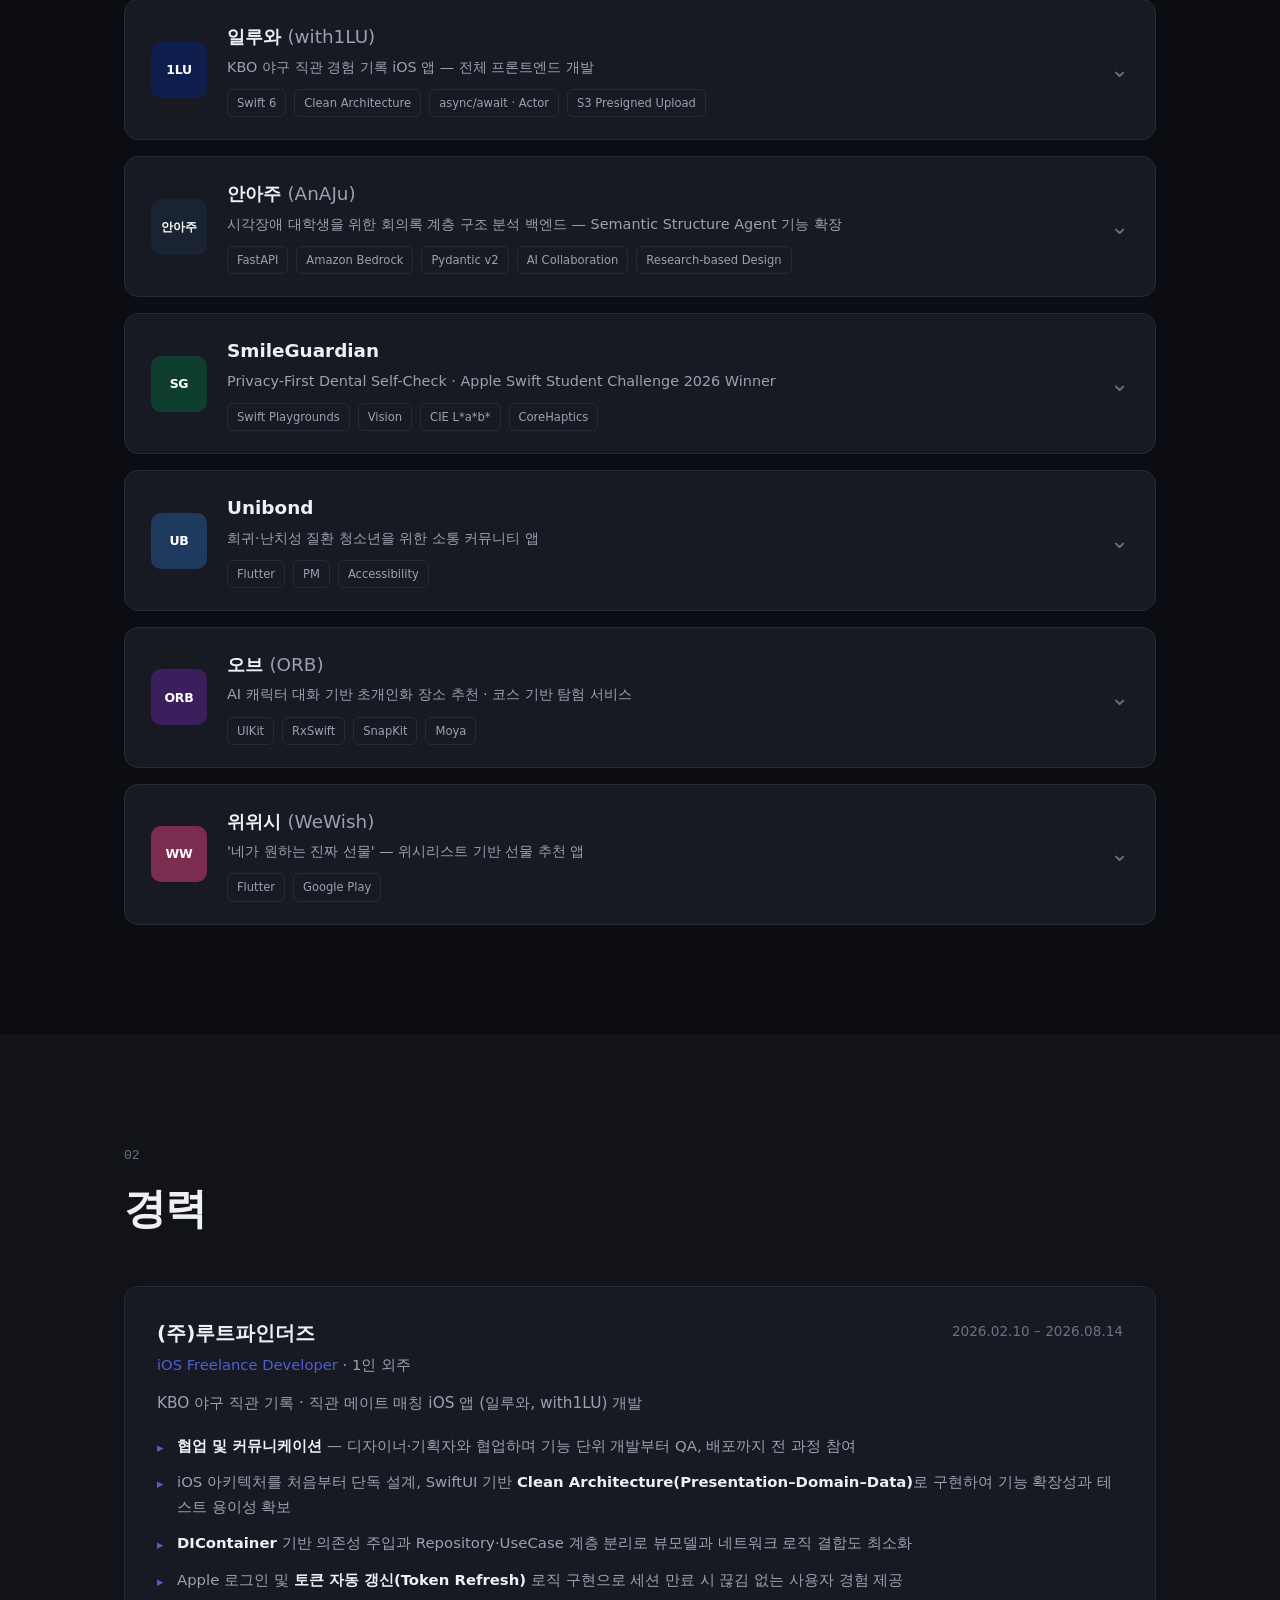
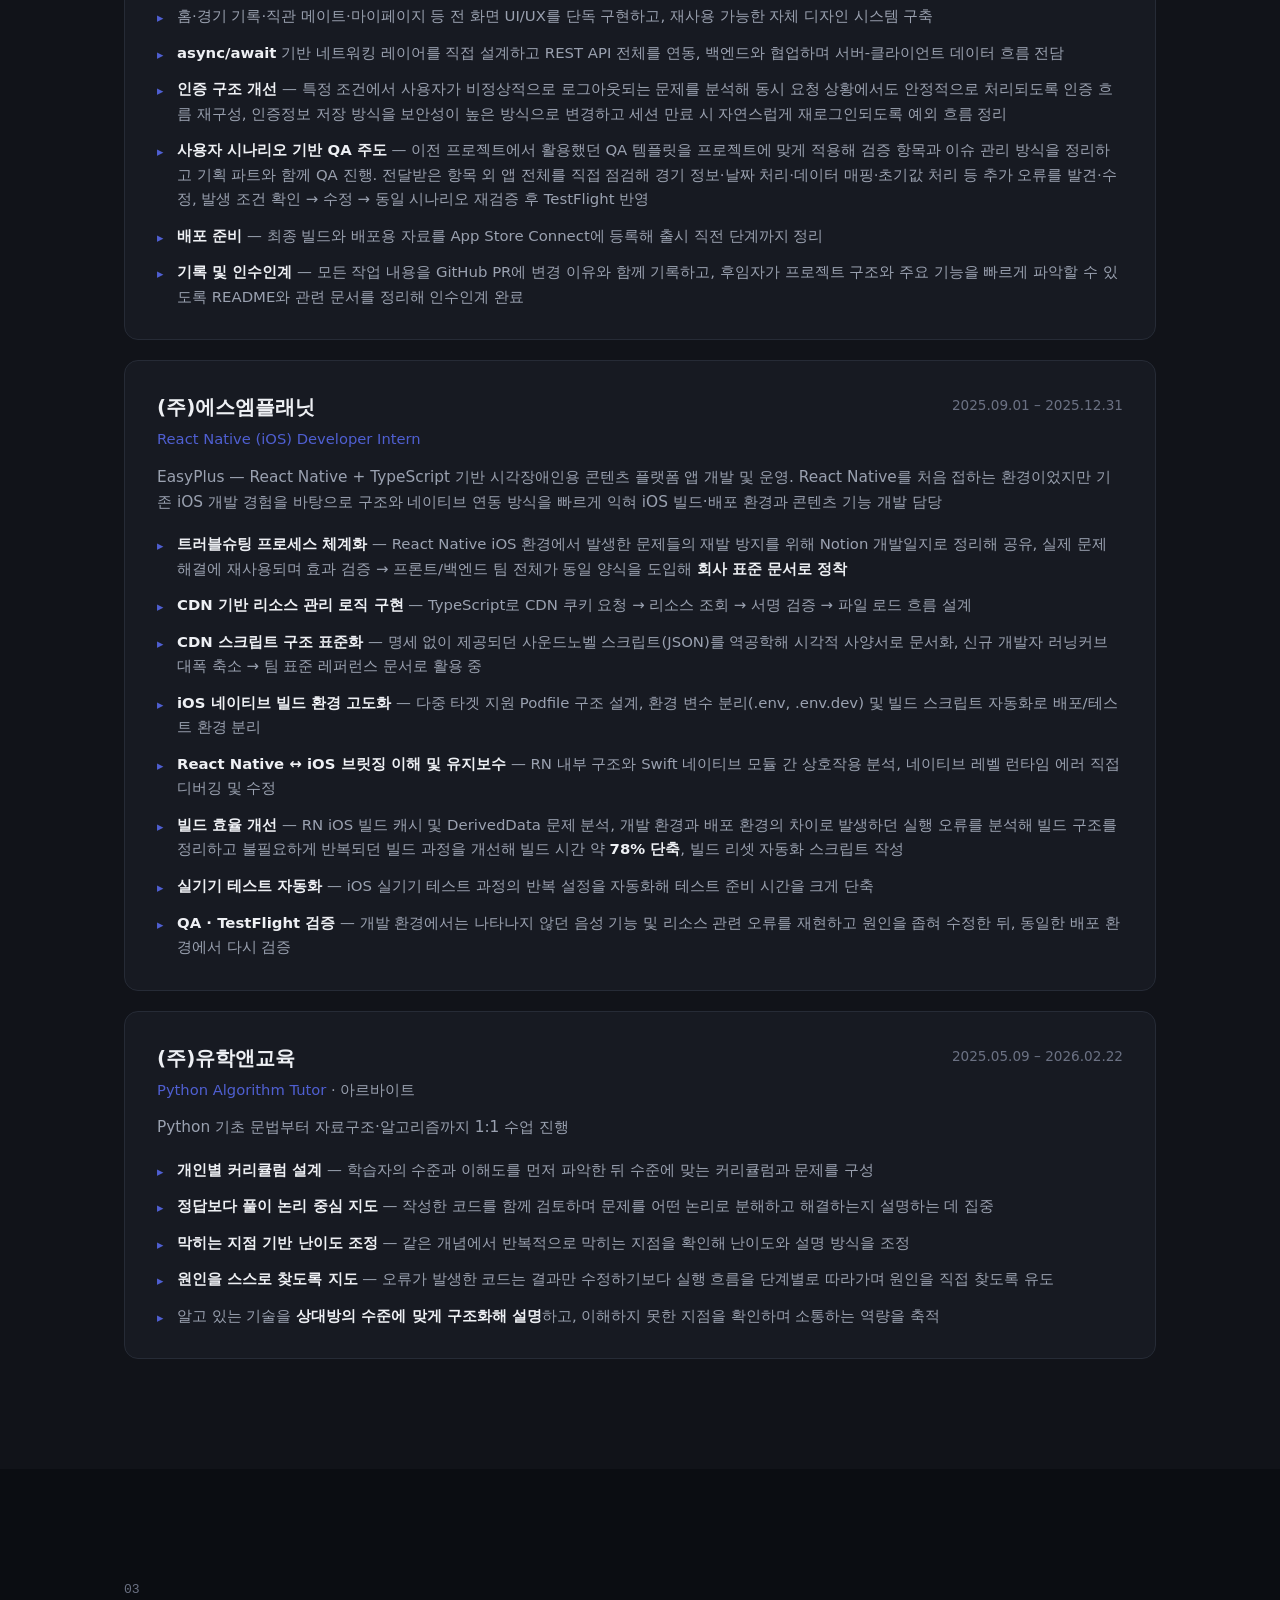
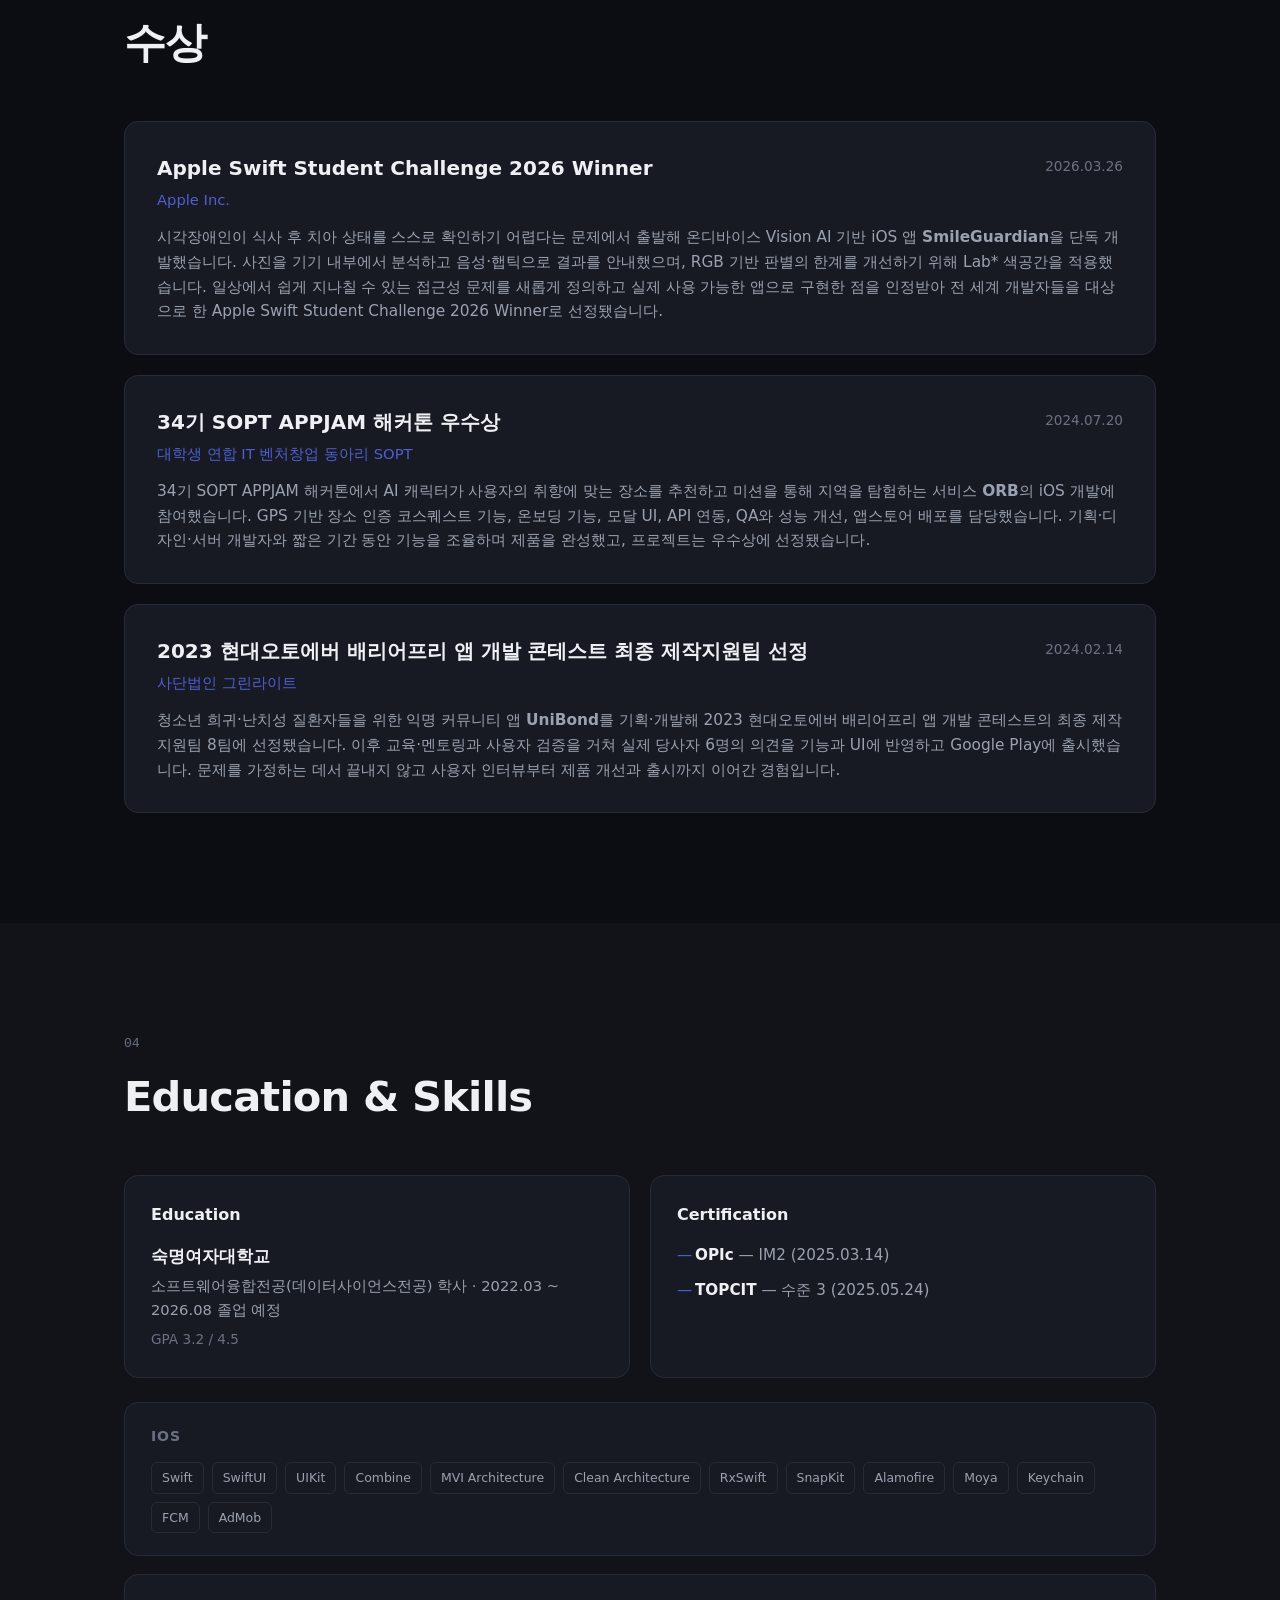
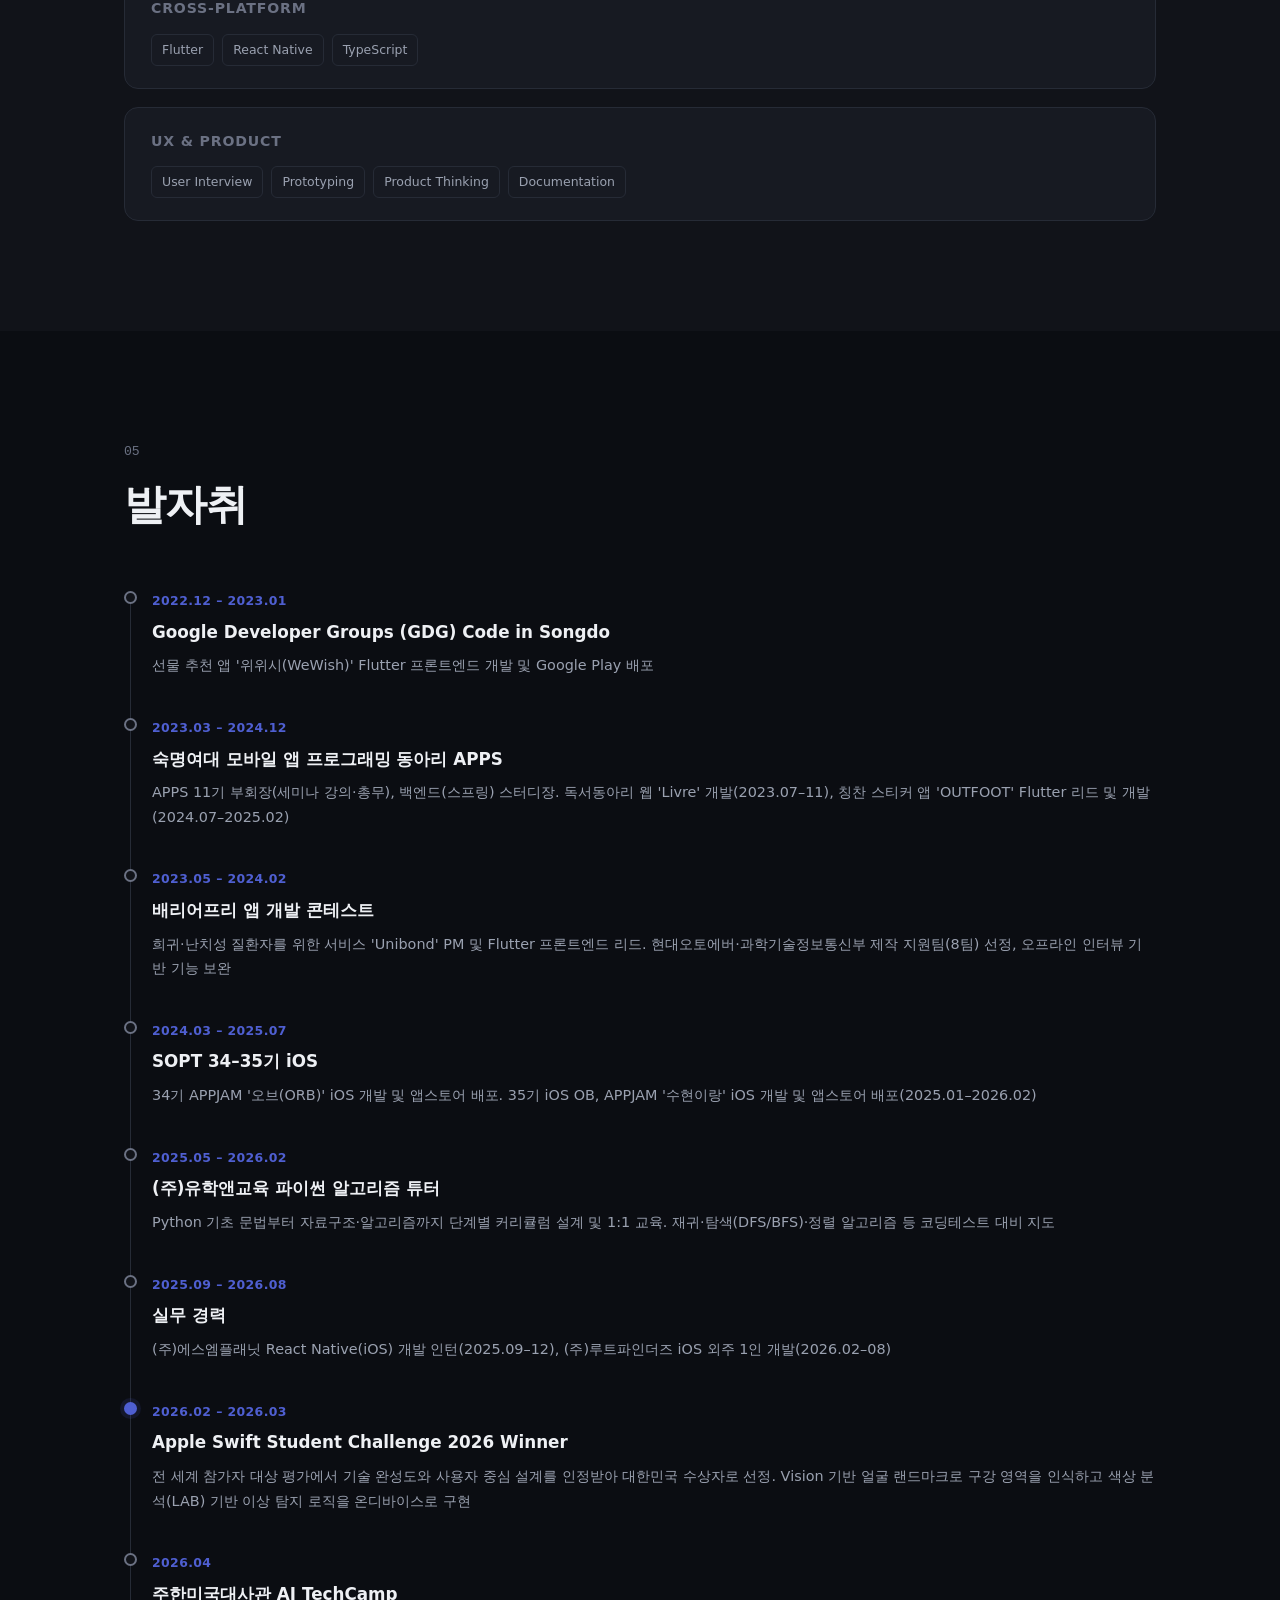
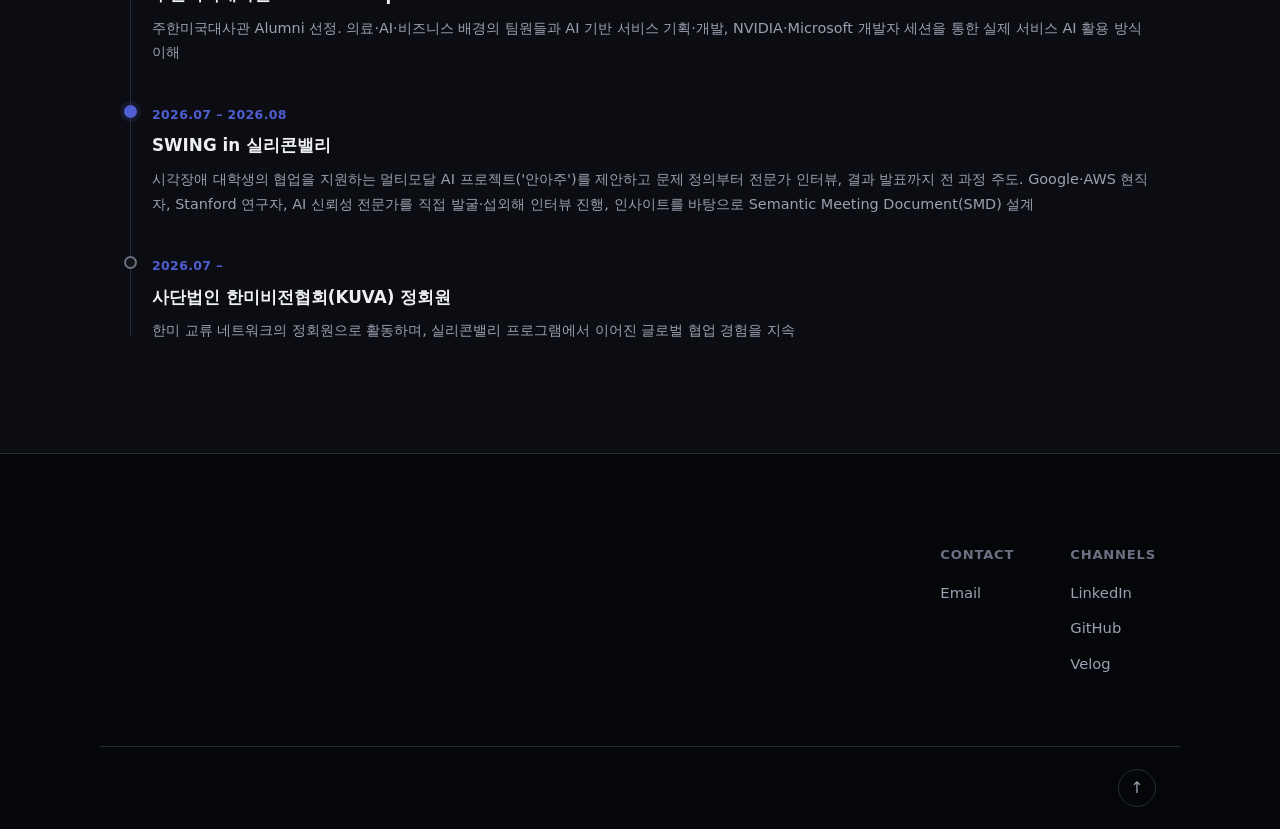
==== commit f688e9dc: "Broaden intro from iOS-only to software engineer and AI product Co-Authored-By: Claude Opus 5 <norep" ====
--- a/index.html
+++ b/index.html
@@ -3,8 +3,8 @@
 <head>
 <meta charset="UTF-8" />
 <meta name="viewport" content="width=device-width, initial-scale=1.0" />
-<title>정지원 · iOS Developer Portfolio</title>
-<meta name="description" content="실패할 수 있는 지점을 먼저 정의하고 구조로 막는 iOS 개발자, 정지원의 포트폴리오입니다." />
+<title>정지원 · Software Engineer Portfolio</title>
+<meta name="description" content="iOS와 AI 프로덕트를 설계부터 배포·운영까지 만들어온 소프트웨어 엔지니어, 정지원의 포트폴리오입니다." />
 <link rel="preconnect" href="https://cdn.jsdelivr.net" />
 <link rel="stylesheet" as="style" crossorigin href="https://cdn.jsdelivr.net/gh/orioncactus/pretendard@v1.3.9/dist/web/static/pretendard.css" />
 <link rel="stylesheet" href="css/style.css" />
@@ -48,12 +48,13 @@
 <section id="home" class="hero">
   <div class="container hero-grid">
     <div class="hero-text reveal">
-      <p class="eyebrow">iOS Developer</p>
+      <p class="eyebrow">Software Engineer · iOS &amp; AI Product</p>
       <h1>정지원</h1>
       <p class="hero-lead">
-        iOS 앱을 설계부터 배포·운영까지 단독으로 맡아오며,
-        <strong>실패할 수 있는 지점을 먼저 정의하고 구조로 막는</strong> 방식으로 일해왔습니다.
-        눈앞의 오류를 지우는 대신 재현하고 원인을 끝까지 추적해, 같은 문제가 다시 새어나오지 않게 고정합니다.
+        iOS 앱을 설계부터 배포·운영까지 단독으로 맡아왔고, React Native·Flutter 기반 크로스 플랫폼 개발과
+        온디바이스 AI 프로덕트까지 제품이 필요로 하는 기술로 범위를 넓혀왔습니다.
+        <strong>실패할 수 있는 지점을 먼저 정의하고 구조로 막는</strong> 방식으로 일하며,
+        눈앞의 오류를 지우는 대신 재현하고 원인을 끝까지 추적해 같은 문제가 다시 새어나오지 않게 고정합니다.
       </p>
 
       <div class="hero-badges">
@@ -111,7 +112,7 @@
       <p class="highlight-label">아키텍처 설계부터 배포까지<br />단독으로 진행한 iOS 앱</p>
     </div>
     <div class="highlight-item reveal">
-      <span class="highlight-num">60%</span>
+      <span class="highlight-num">78%</span>
       <p class="highlight-label">iOS 빌드 시간 단축, 팀 표준<br />문서로 정착시킨 트러블슈팅</p>
     </div>
   </div>
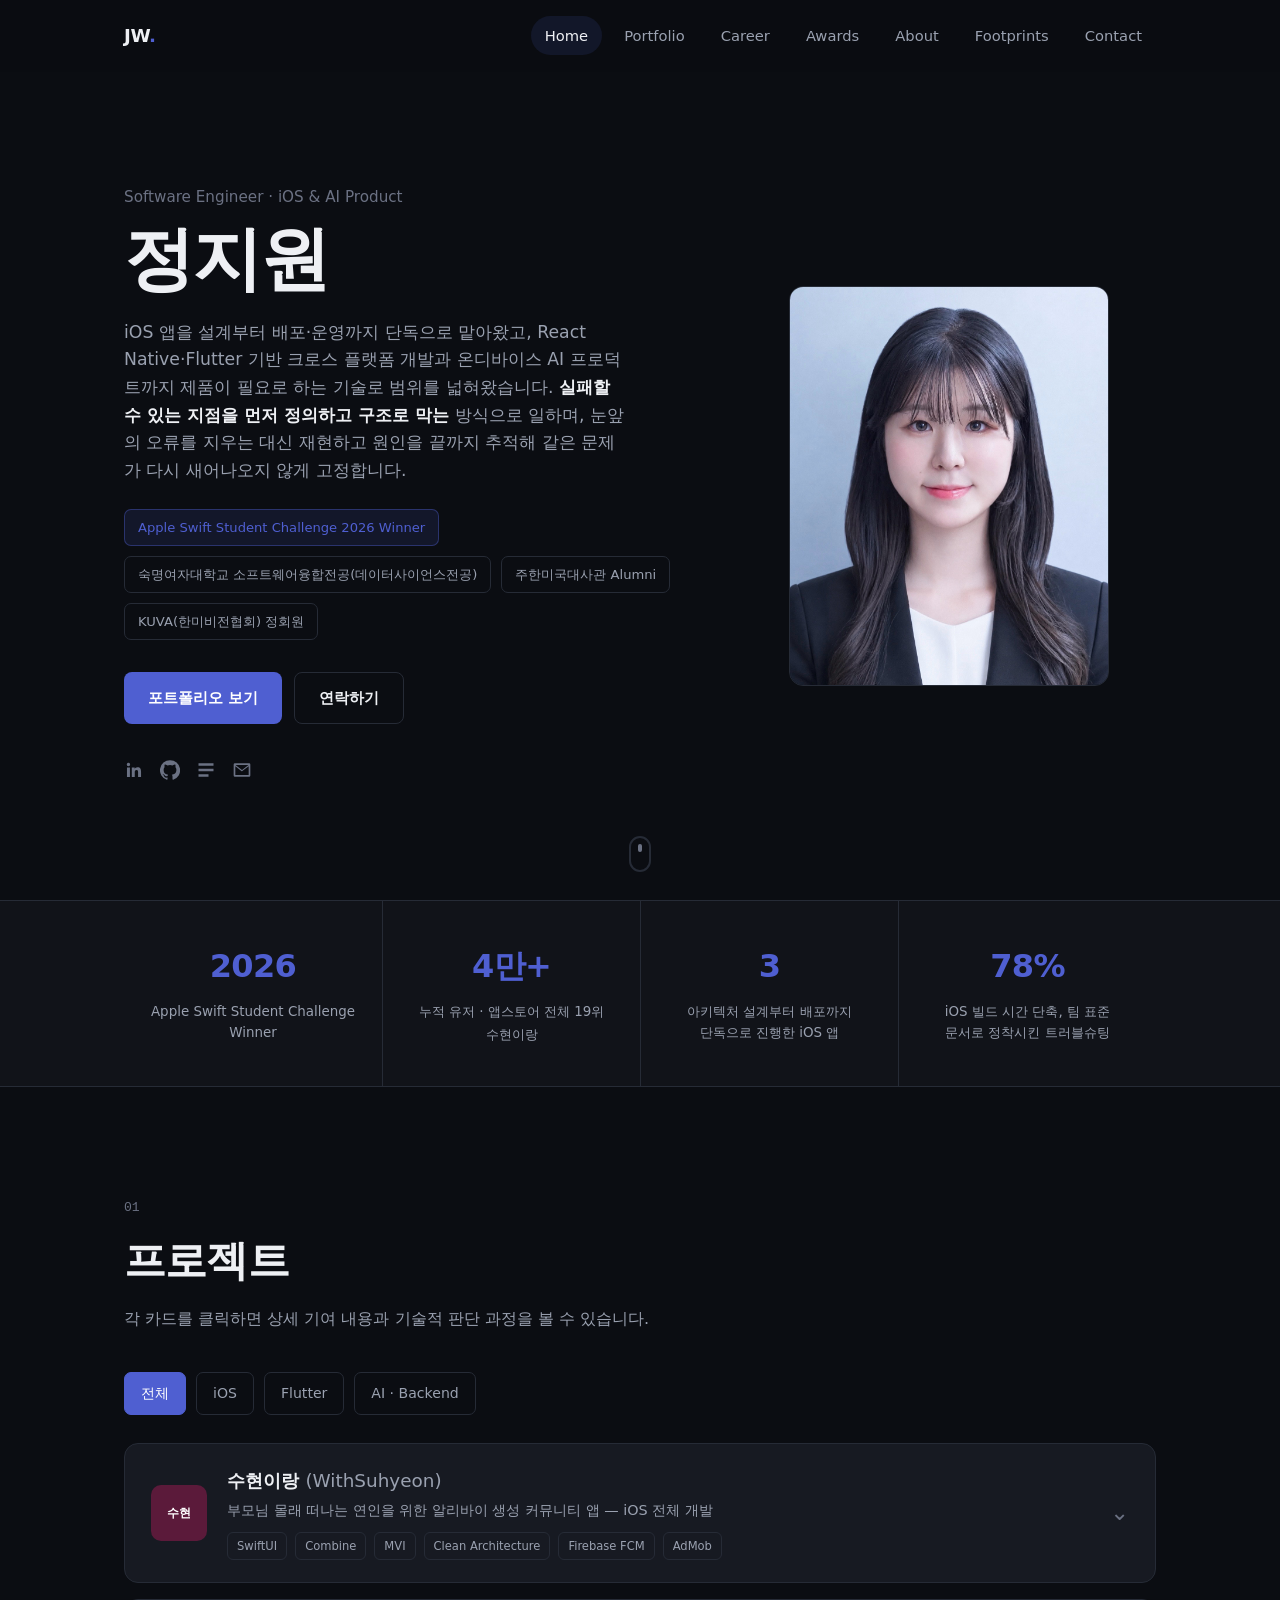
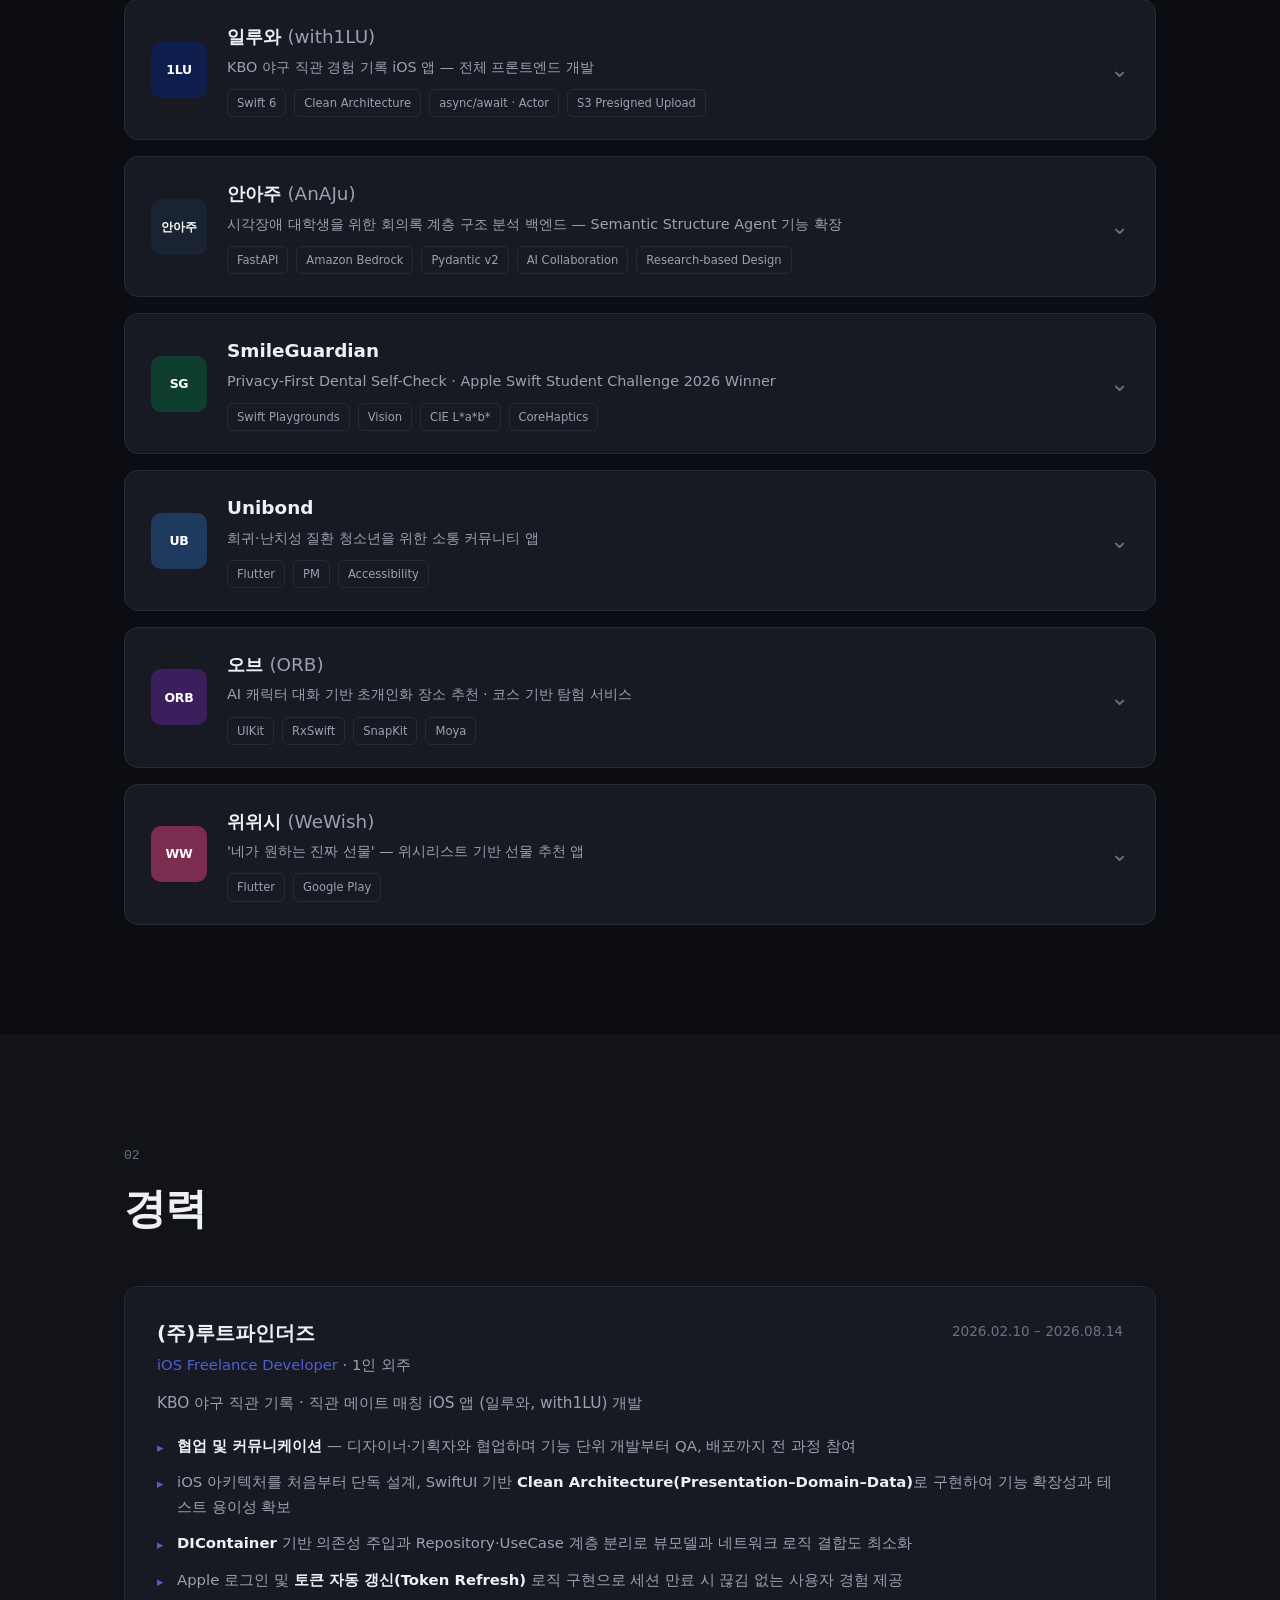
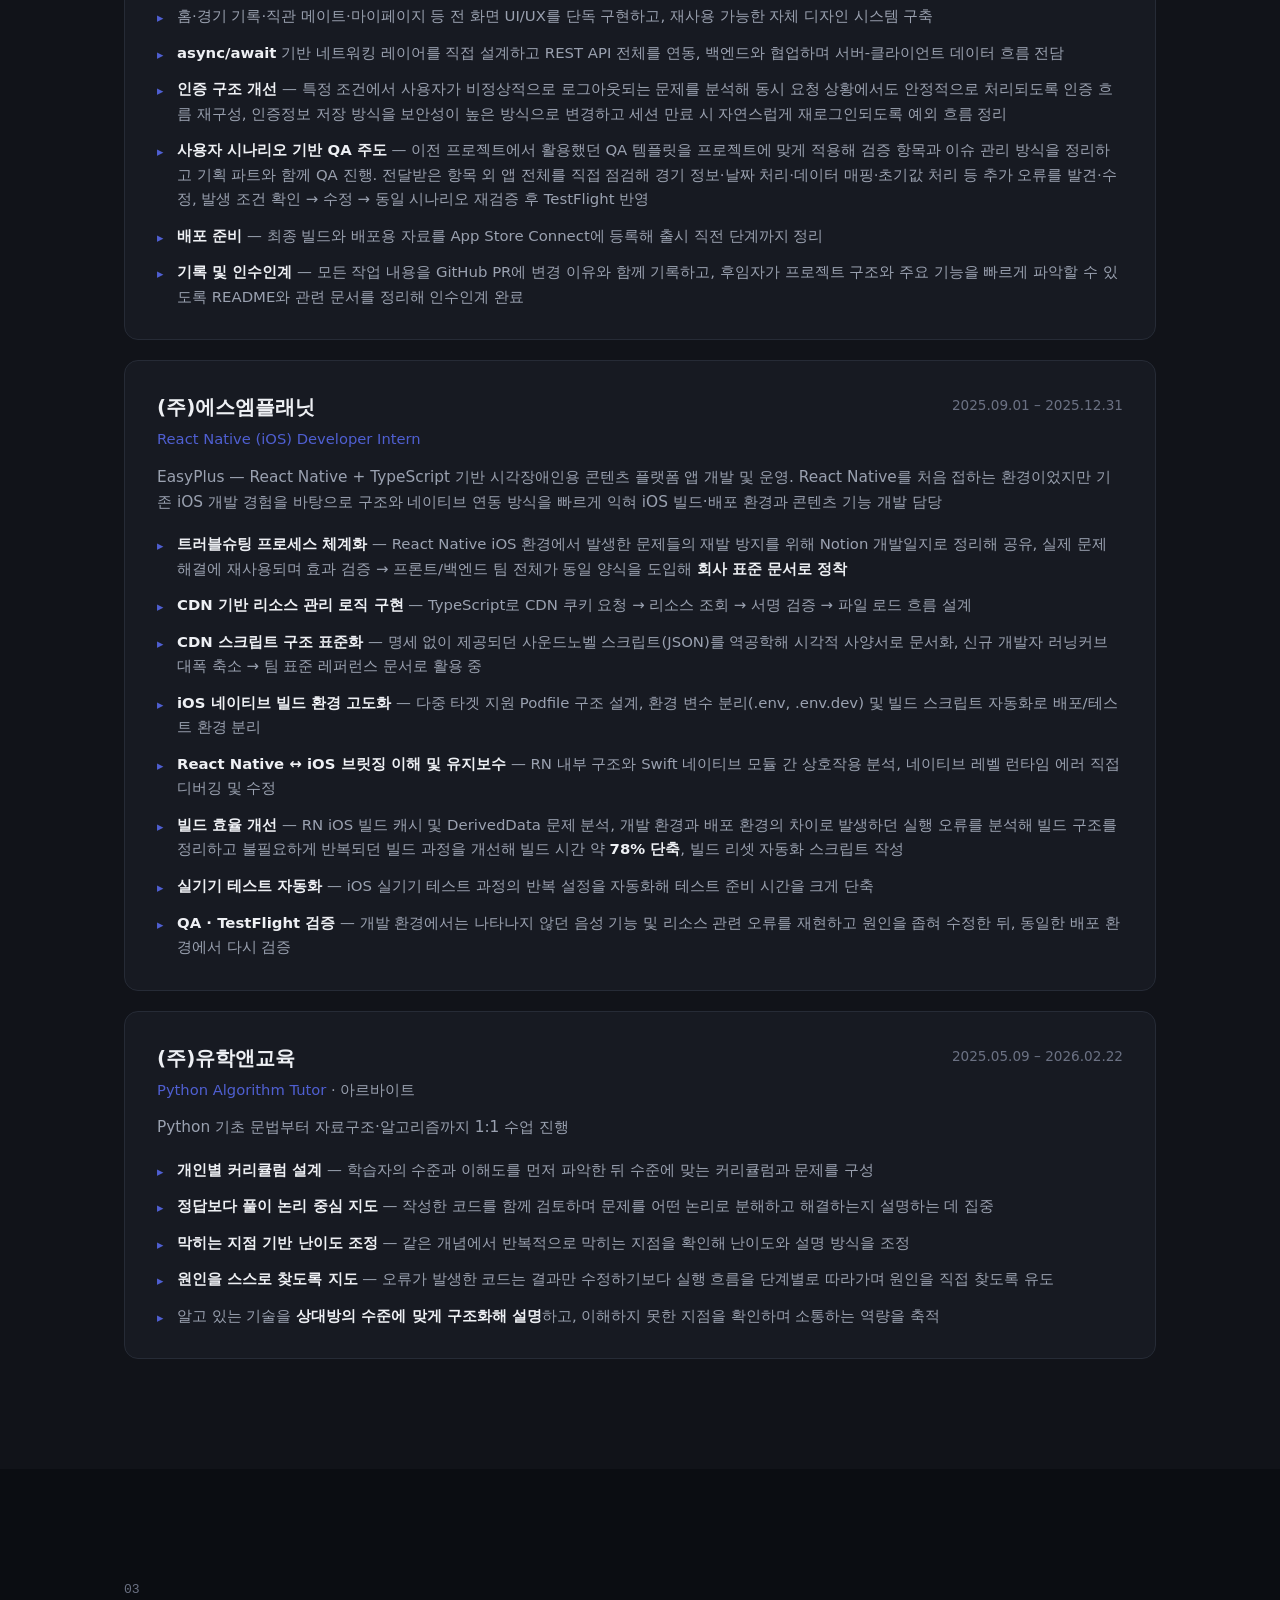
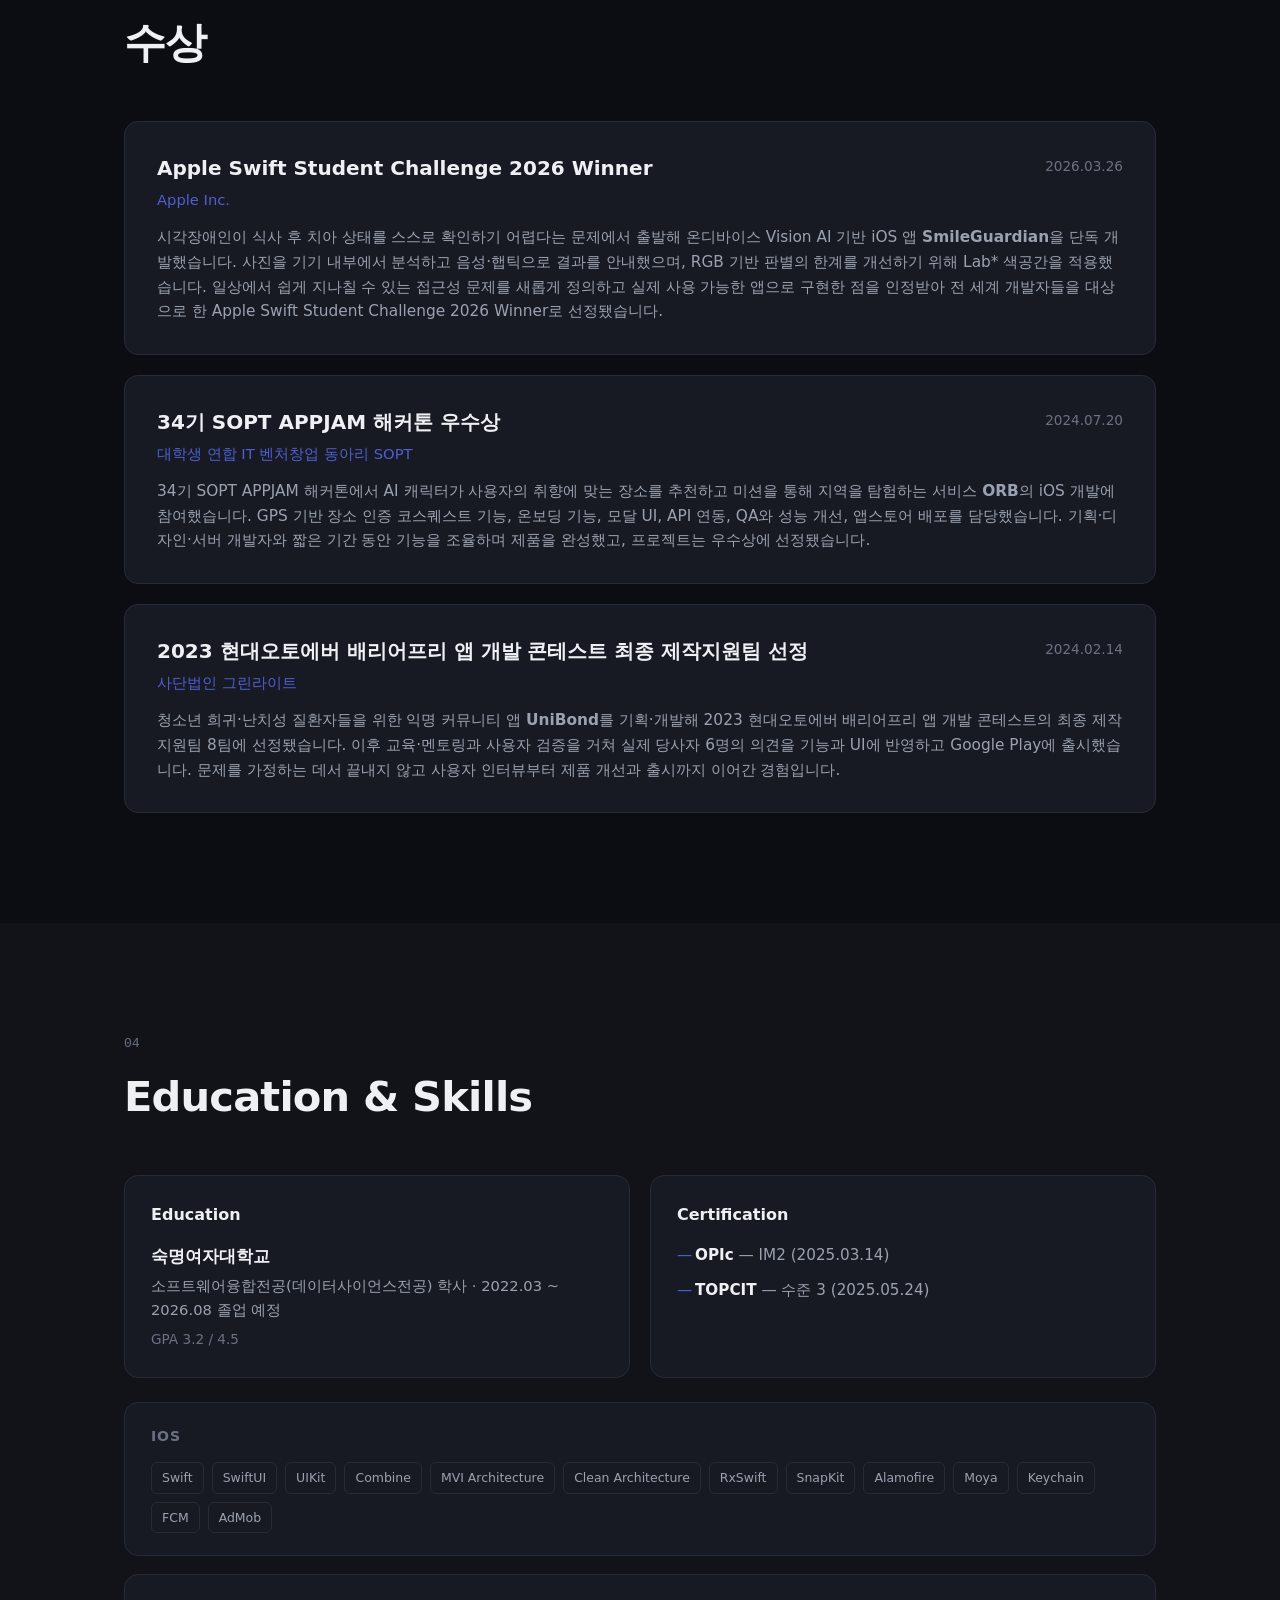
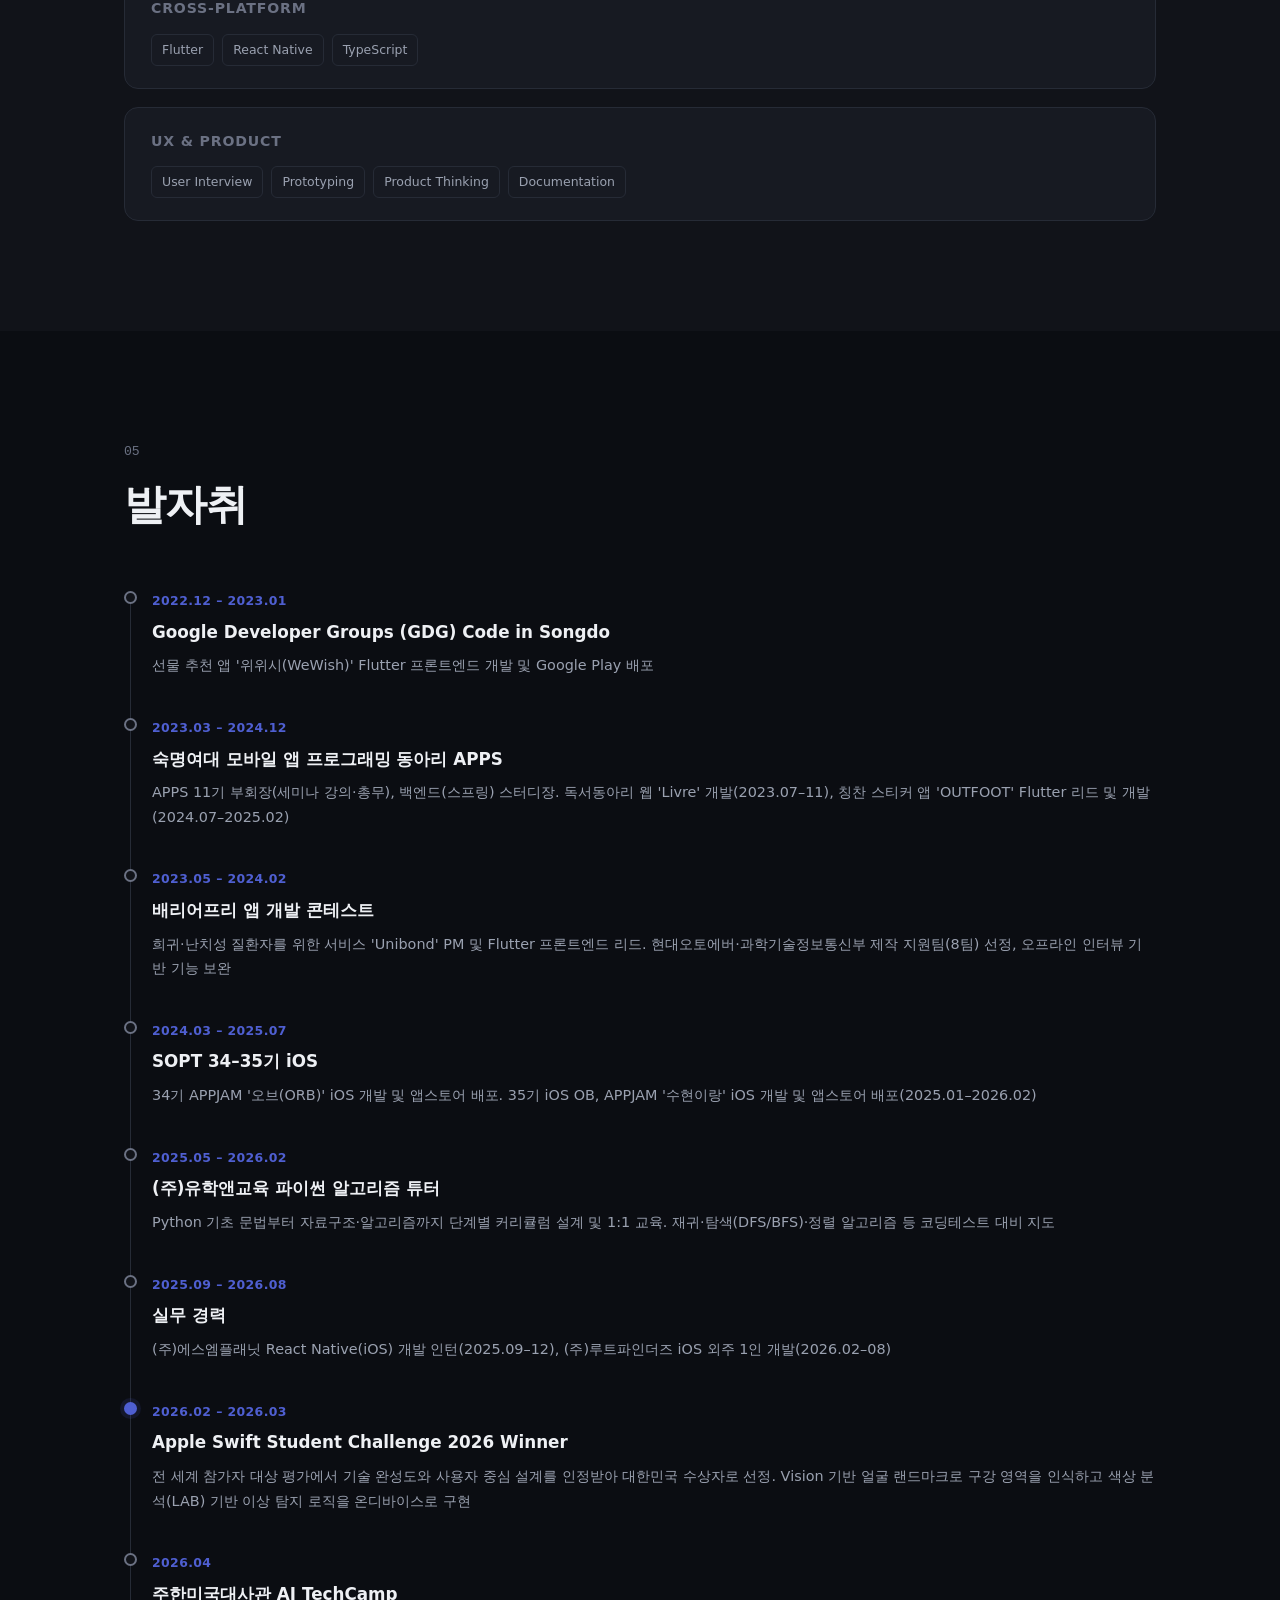
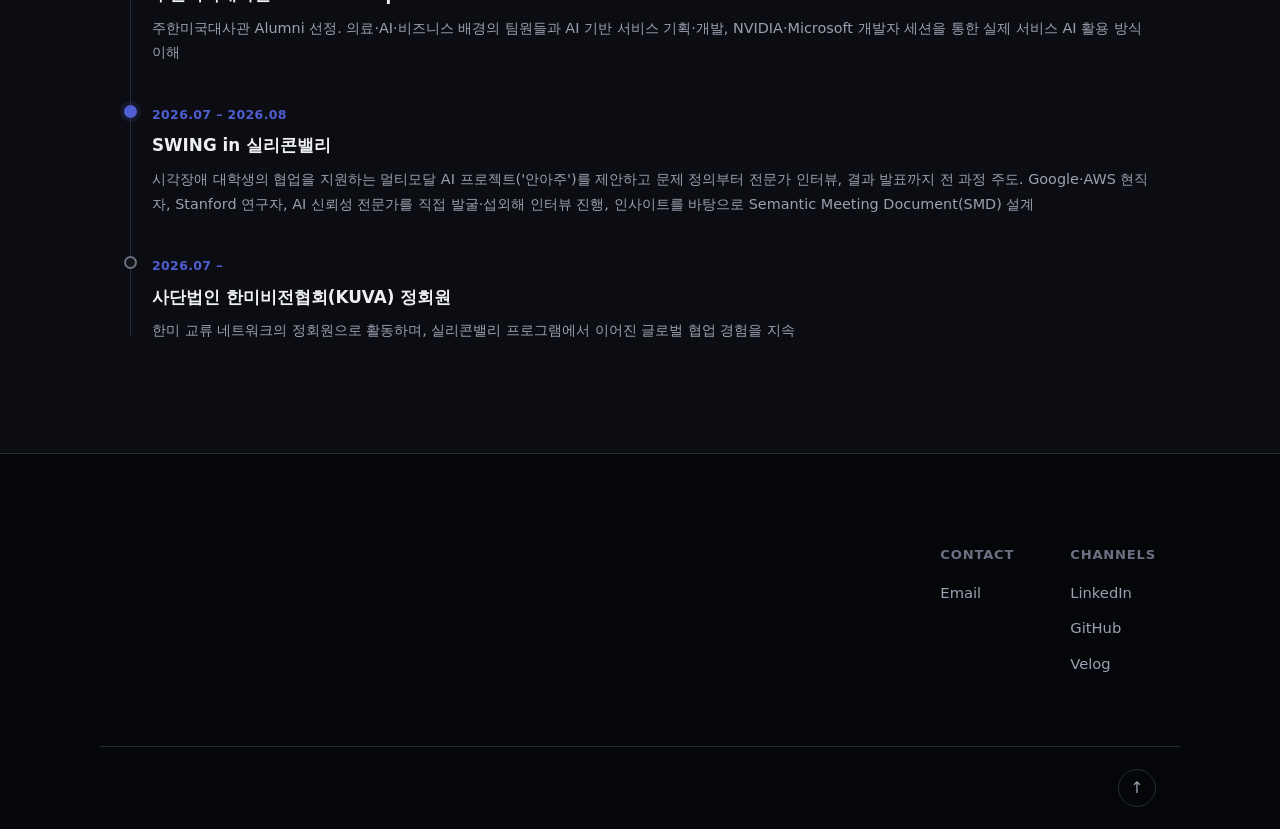
==== commit fc8ed6c4: "Add embassy alumni and KUVA badges to hero Co-Authored-By: Claude Opus 5 <noreply@anthropic.com>" ====
--- a/index.html
+++ b/index.html
@@ -60,6 +60,8 @@
       <div class="hero-badges">
         <span class="badge badge-accent">Apple Swift Student Challenge 2026 Winner</span>
         <span class="badge">숙명여자대학교 소프트웨어융합전공(데이터사이언스전공)</span>
+        <span class="badge">주한미국대사관 Alumni</span>
+        <span class="badge">KUVA(한미비전협회) 정회원</span>
       </div>
 
       <div class="hero-actions">
